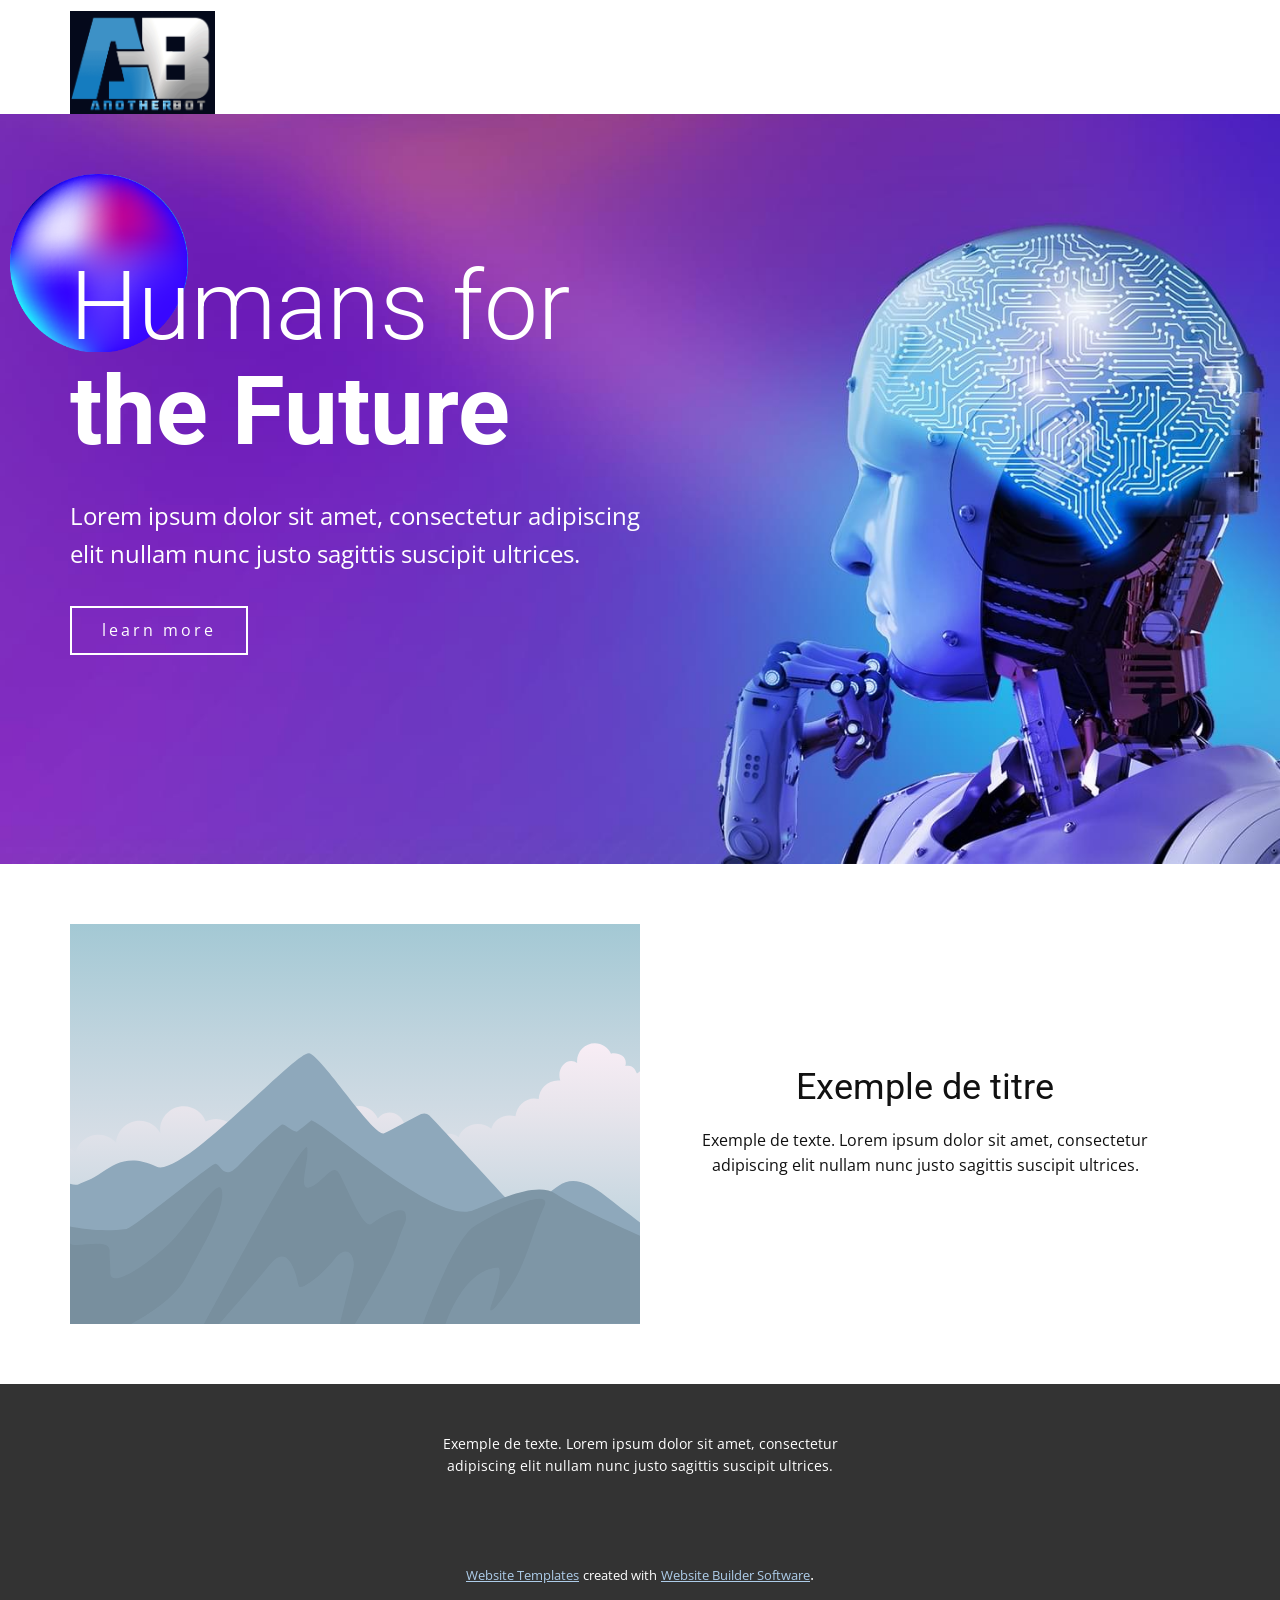
==== index.html @ 811dd2ab "add new temp File" ====
<!DOCTYPE html>
<html style="font-size: 16px;">
  <head>
    <meta name="viewport" content="width=device-width, initial-scale=1.0">
    <meta charset="utf-8">
    <meta name="keywords" content="Humans for the Future">
    <meta name="description" content="">
    <meta name="page_type" content="np-template-header-footer-from-plugin">
    <title>Accueil</title>
    <link rel="stylesheet" href="nicepage.css" media="screen">
<link rel="stylesheet" href="Accueil.css" media="screen">
    <script class="u-script" type="text/javascript" src="jquery.js" defer=""></script>
    <script class="u-script" type="text/javascript" src="nicepage.js" defer=""></script>
    <meta name="generator" content="Nicepage 4.2.6, nicepage.com">
    <link id="u-theme-google-font" rel="stylesheet" href="https://fonts.googleapis.com/css?family=Roboto:100,100i,300,300i,400,400i,500,500i,700,700i,900,900i|Open+Sans:300,300i,400,400i,600,600i,700,700i,800,800i">
    
    
    
    <script type="application/ld+json">{
		"@context": "http://schema.org",
		"@type": "Organization",
		"name": "",
		"logo": "images/logoV4_00000.gif"
}</script>
    <meta name="theme-color" content="#478ac9">
    <meta property="og:title" content="Accueil">
    <meta property="og:type" content="website">
  </head>
  <body data-home-page="Accueil.html" data-home-page-title="Accueil" class="u-body"><header class="u-clearfix u-header u-header" id="sec-7fdd"><div class="u-clearfix u-sheet u-sheet-1">
        <a href="https://nicepage.com" class="u-image u-logo u-image-1" data-image-width="1217" data-image-height="878">
          <img src="images/logoV4_00000.gif" class="u-logo-image u-logo-image-1">
        </a>
        <nav class="u-menu u-menu-dropdown u-offcanvas u-menu-1">
          <div class="menu-collapse" style="font-size: 1rem; letter-spacing: 0px;">
            <a class="u-button-style u-custom-left-right-menu-spacing u-custom-padding-bottom u-custom-top-bottom-menu-spacing u-nav-link u-text-active-palette-1-base u-text-hover-palette-2-base" href="#">
              <svg viewBox="0 0 24 24"><use xmlns:xlink="http://www.w3.org/1999/xlink" xlink:href="#menu-hamburger"></use></svg>
              <svg version="1.1" xmlns="http://www.w3.org/2000/svg" xmlns:xlink="http://www.w3.org/1999/xlink"><defs><symbol id="menu-hamburger" viewBox="0 0 16 16" style="width: 16px; height: 16px;"><rect y="1" width="16" height="2"></rect><rect y="7" width="16" height="2"></rect><rect y="13" width="16" height="2"></rect>
</symbol>
</defs></svg>
            </a>
          </div>
          <div class="u-nav-container">
            <ul class="u-nav u-unstyled u-nav-1"><li class="u-nav-item"><a class="u-button-style u-nav-link u-text-active-palette-1-base u-text-hover-palette-2-base" href="Accueil.html" style="padding: 10px 20px;">Accueil</a>
</li><li class="u-nav-item"><a class="u-button-style u-nav-link u-text-active-palette-1-base u-text-hover-palette-2-base" href="About.html" style="padding: 10px 20px;">About</a>
</li><li class="u-nav-item"><a class="u-button-style u-nav-link u-text-active-palette-1-base u-text-hover-palette-2-base" href="Contact.html" style="padding: 10px 20px;">Contact</a>
</li></ul>
          </div>
          <div class="u-nav-container-collapse">
            <div class="u-black u-container-style u-inner-container-layout u-opacity u-opacity-95 u-sidenav">
              <div class="u-inner-container-layout u-sidenav-overflow">
                <div class="u-menu-close"></div>
                <ul class="u-align-center u-nav u-popupmenu-items u-unstyled u-nav-2"><li class="u-nav-item"><a class="u-button-style u-nav-link" href="Accueil.html">Accueil</a>
</li><li class="u-nav-item"><a class="u-button-style u-nav-link" href="About.html">About</a>
</li><li class="u-nav-item"><a class="u-button-style u-nav-link" href="Contact.html">Contact</a>
</li></ul>
              </div>
            </div>
            <div class="u-black u-menu-overlay u-opacity u-opacity-70"></div>
          </div>
        </nav>
      </div></header>
    <section class="u-clearfix u-image u-section-1" id="carousel_2668">
      <div class="u-clearfix u-sheet u-valign-top-xl u-sheet-1">
        <img src="images/circlegradient2.png" alt="" class="u-image u-image-default u-image-1">
        <h1 class="u-text u-text-body-alt-color u-title u-text-1">Humans for <b>the Future</b>
        </h1>
        <p class="u-large-text u-text u-text-body-alt-color u-text-variant u-text-2">Lorem ipsum dolor sit amet, consectetur adipiscing elit nullam nunc justo sagittis suscipit ultrices.</p>
        <a href="https://nicepage.com/website-builder" class="u-border-2 u-border-white u-btn u-button-style u-btn-1">learn more</a>
      </div>
    </section>
    <section class="u-clearfix u-section-2" id="sec-97ec">
      <div class="u-clearfix u-sheet u-sheet-1">
        <div class="u-clearfix u-expanded-width u-layout-wrap u-layout-wrap-1">
          <div class="u-layout">
            <div class="u-layout-row">
              <div class="u-container-style u-image u-layout-cell u-size-30 u-image-1" data-image-width="400" data-image-height="265">
                <div class="u-container-layout u-container-layout-1"></div>
              </div>
              <div class="u-align-center u-container-style u-layout-cell u-size-30 u-layout-cell-2">
                <div class="u-container-layout u-valign-middle u-container-layout-2">
                  <h2 class="u-text u-text-default u-text-1">Exemple de titre</h2>
                  <p class="u-text u-text-default u-text-2"> Exemple de texte. Lorem ipsum dolor sit amet, consectetur adipiscing elit nullam nunc justo sagittis suscipit ultrices.</p>
                </div>
              </div>
            </div>
          </div>
        </div>
      </div>
    </section>
    
    
    <footer class="u-align-center u-clearfix u-footer u-grey-80 u-footer" id="sec-769c"><div class="u-clearfix u-sheet u-sheet-1">
        <p class="u-small-text u-text u-text-variant u-text-1"> Exemple de texte. Lorem ipsum dolor sit amet, consectetur adipiscing elit nullam nunc justo sagittis suscipit ultrices.</p>
      </div></footer>
    <section class="u-backlink u-clearfix u-grey-80">
      <a class="u-link" href="https://nicepage.com/website-templates" target="_blank">
        <span>Website Templates</span>
      </a>
      <p class="u-text">
        <span>created with</span>
      </p>
      <a class="u-link" href="" target="_blank">
        <span>Website Builder Software</span>
      </a>. 
    </section>
  </body>
</html>
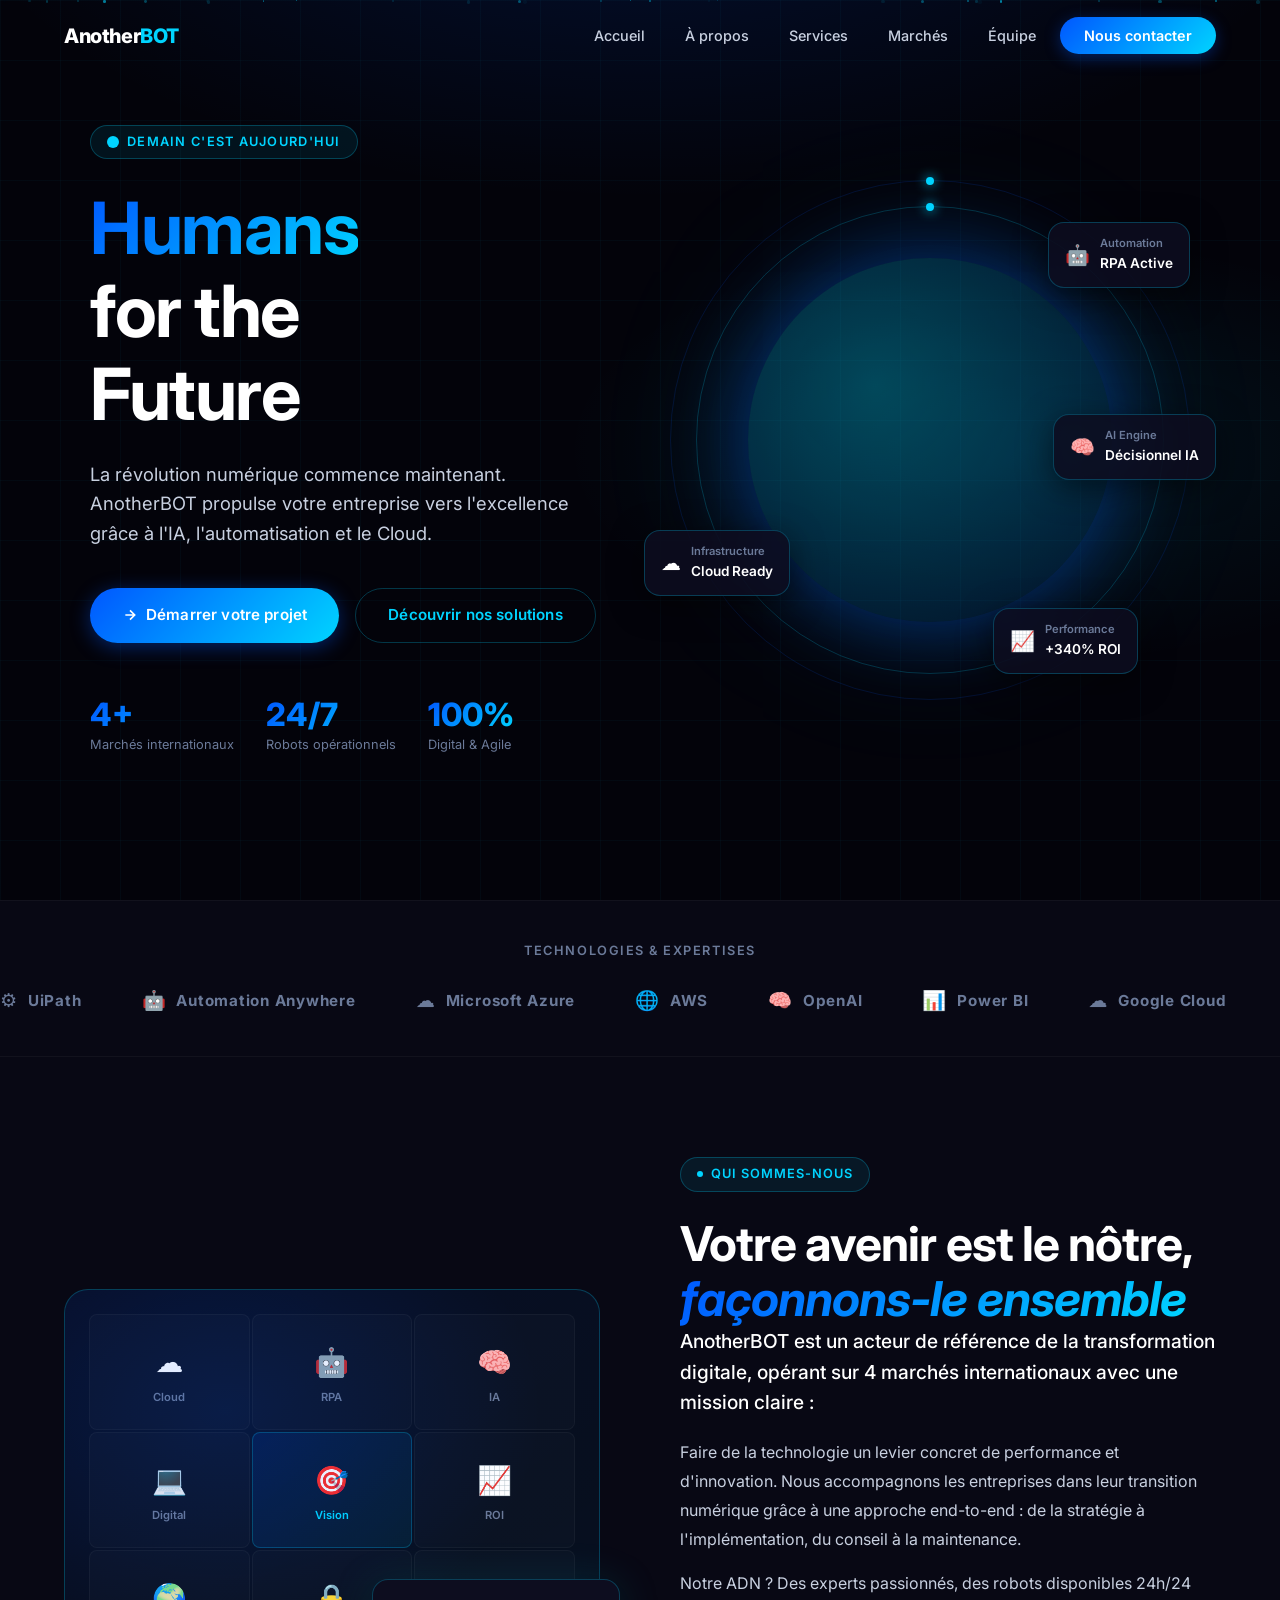
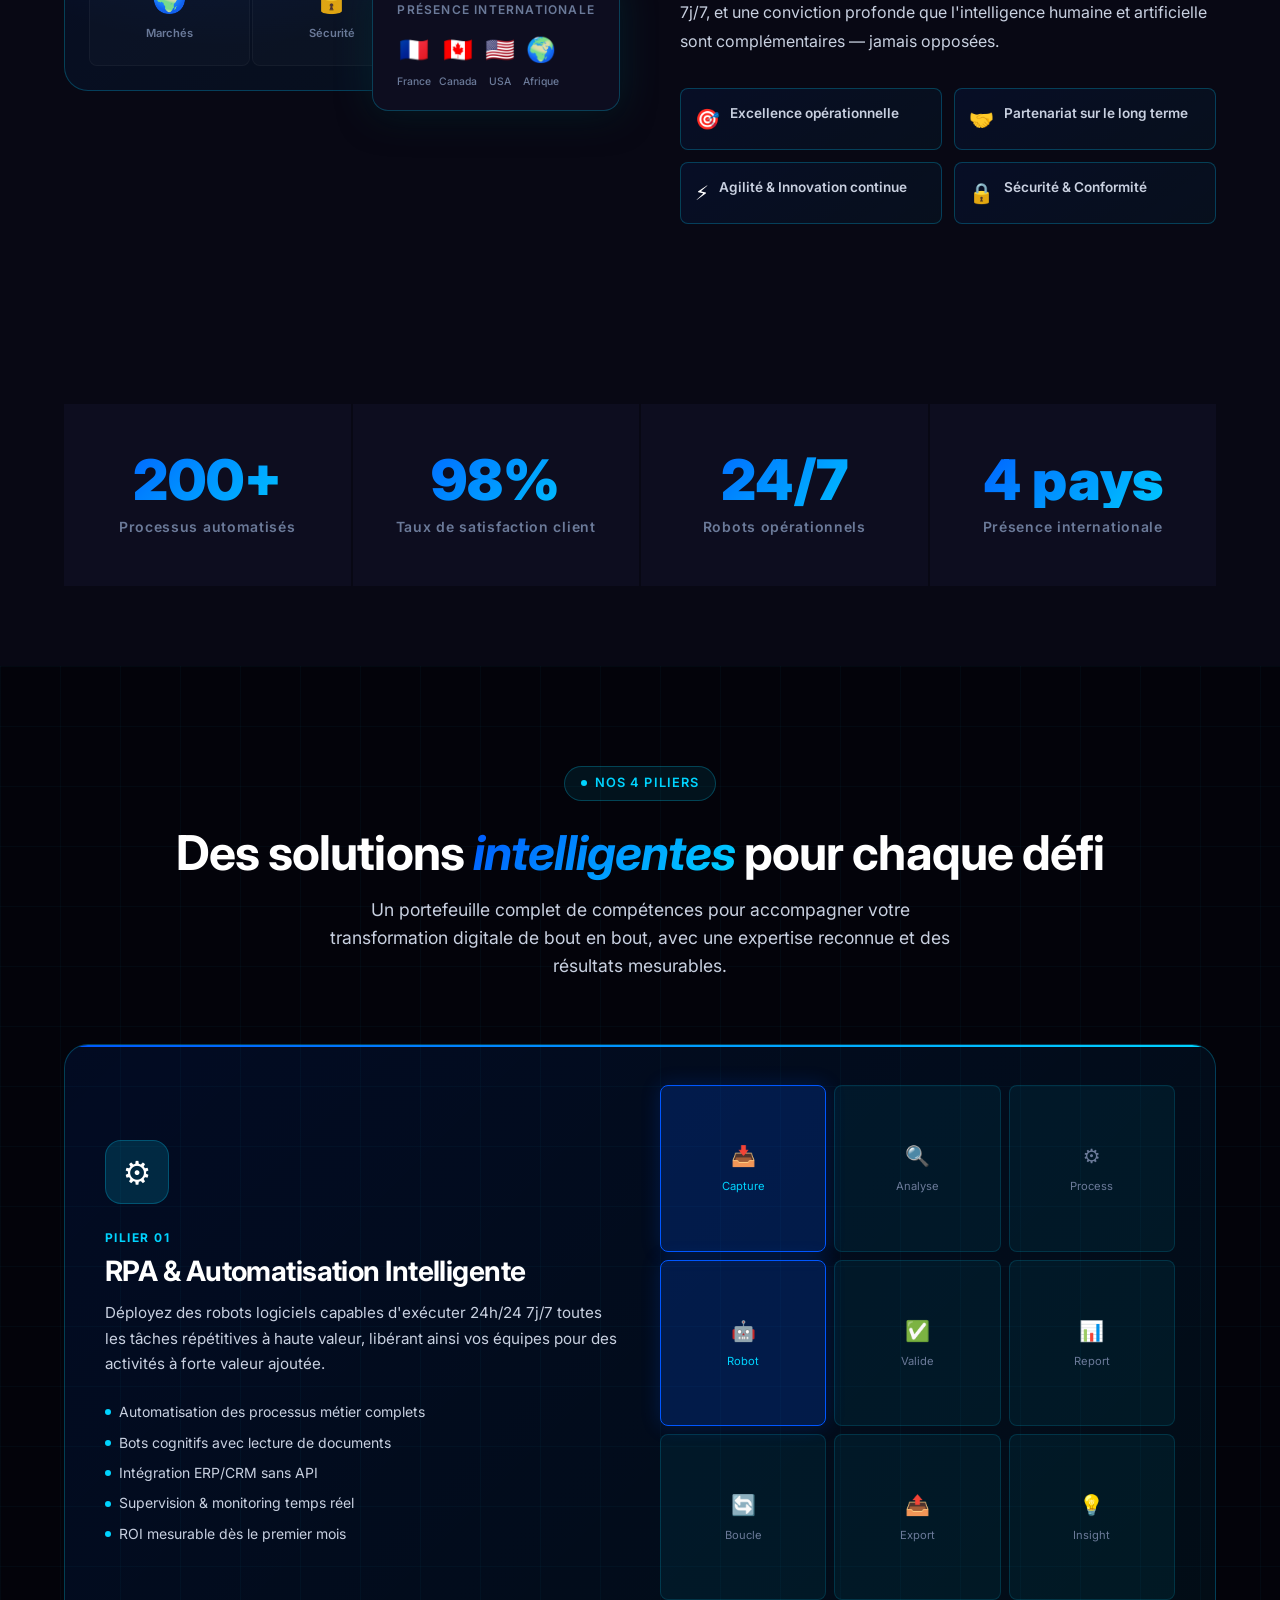
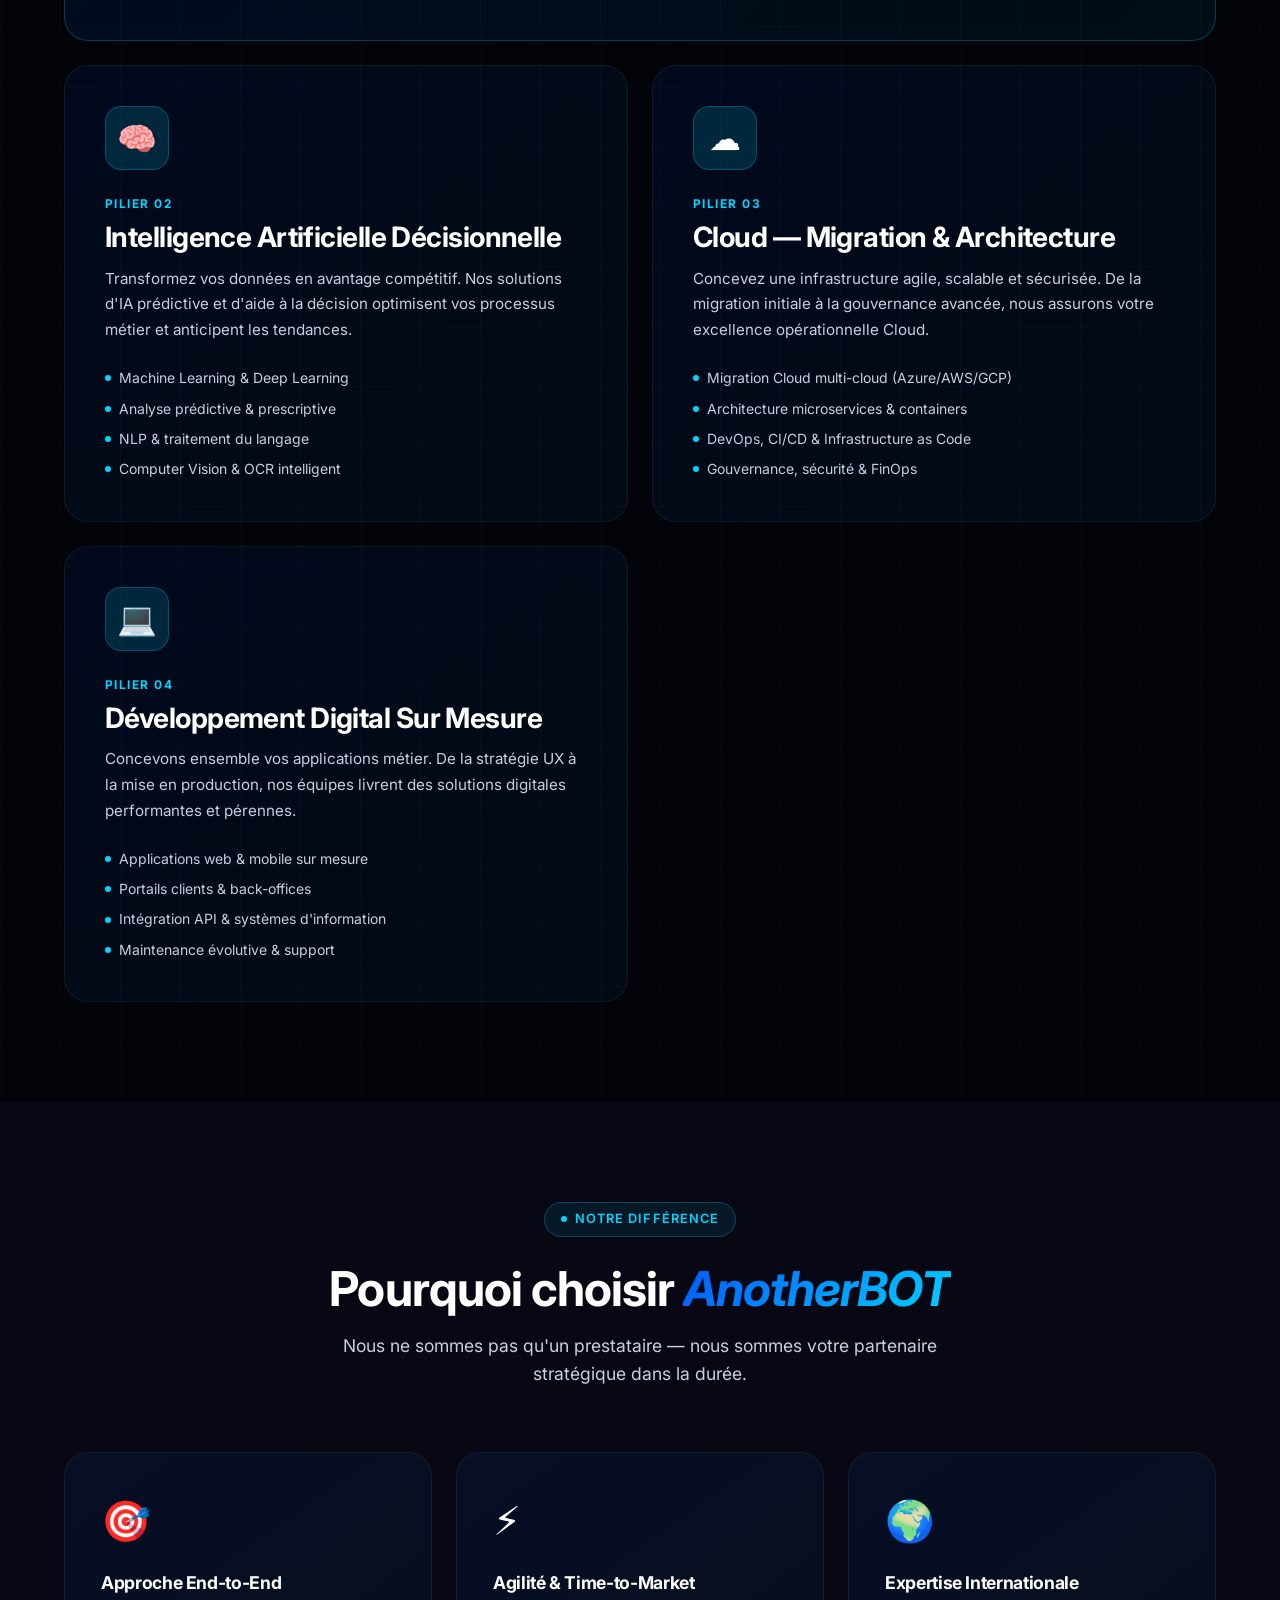
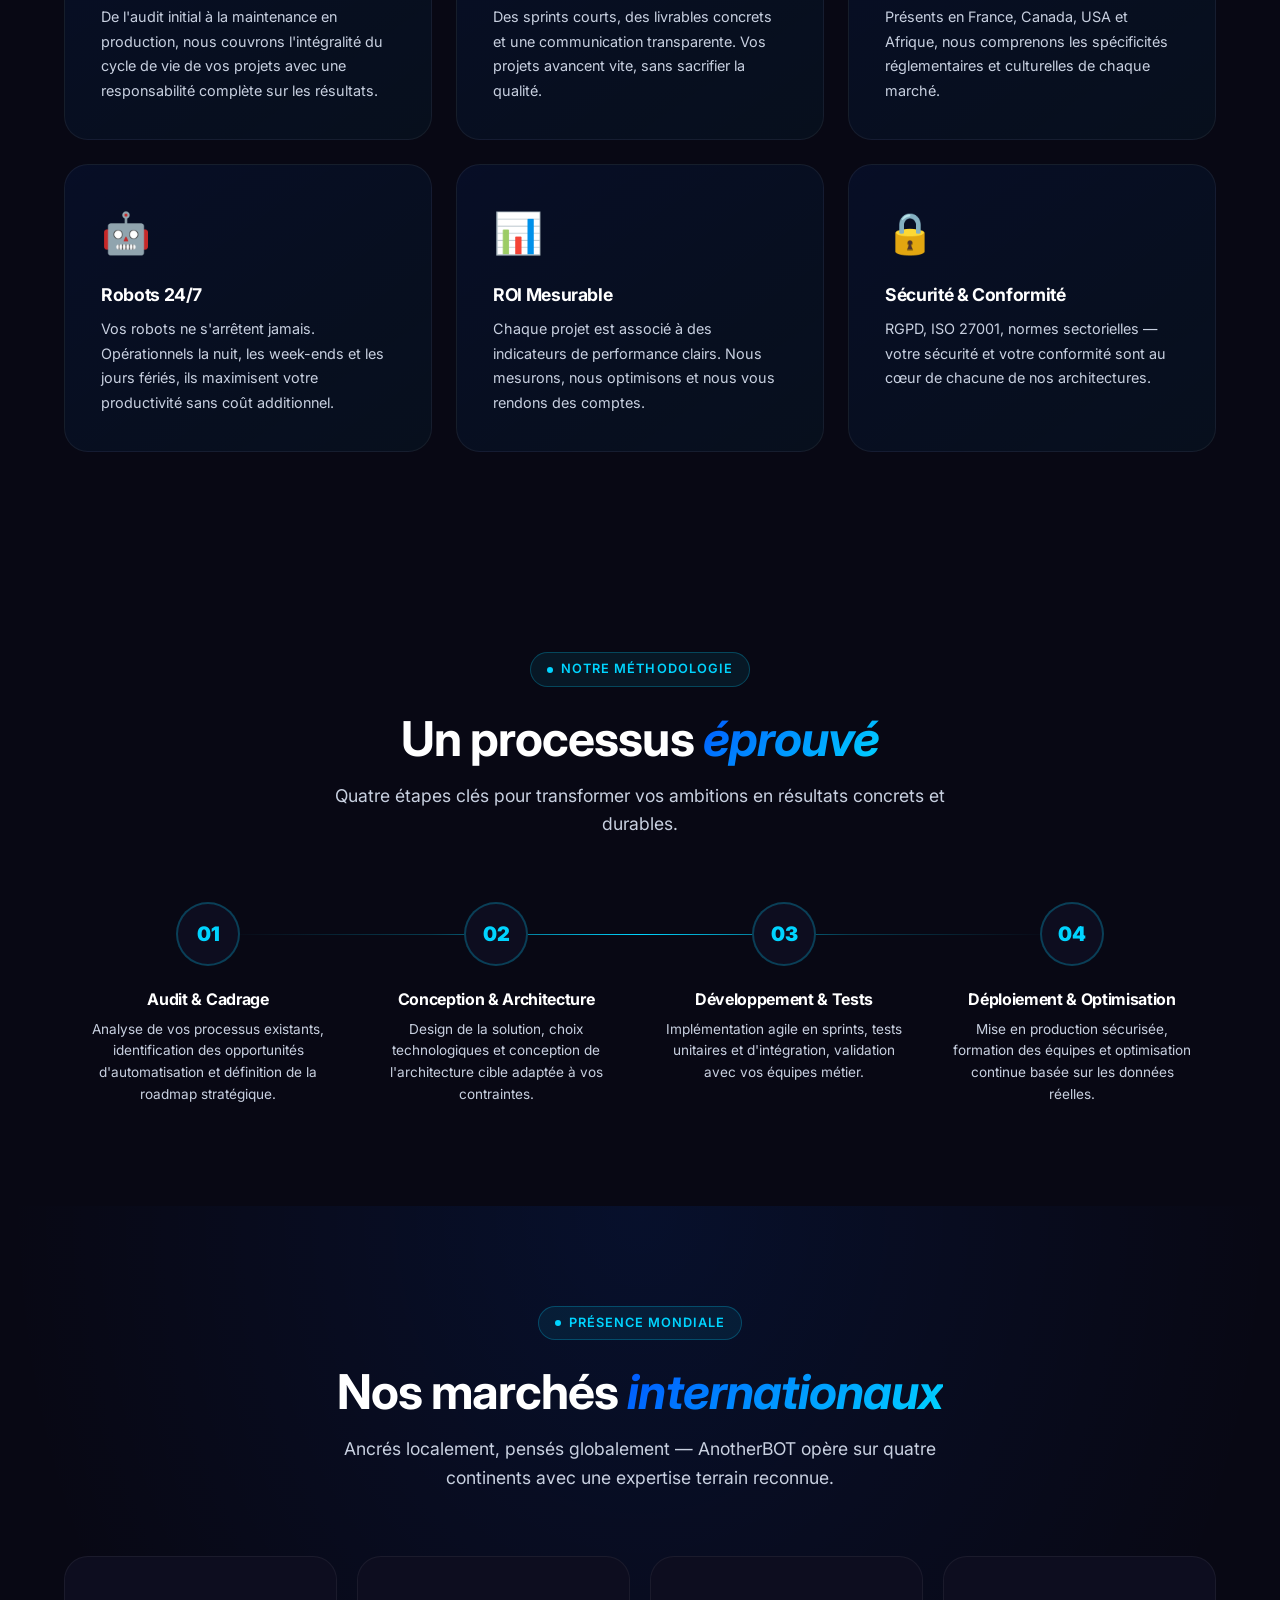
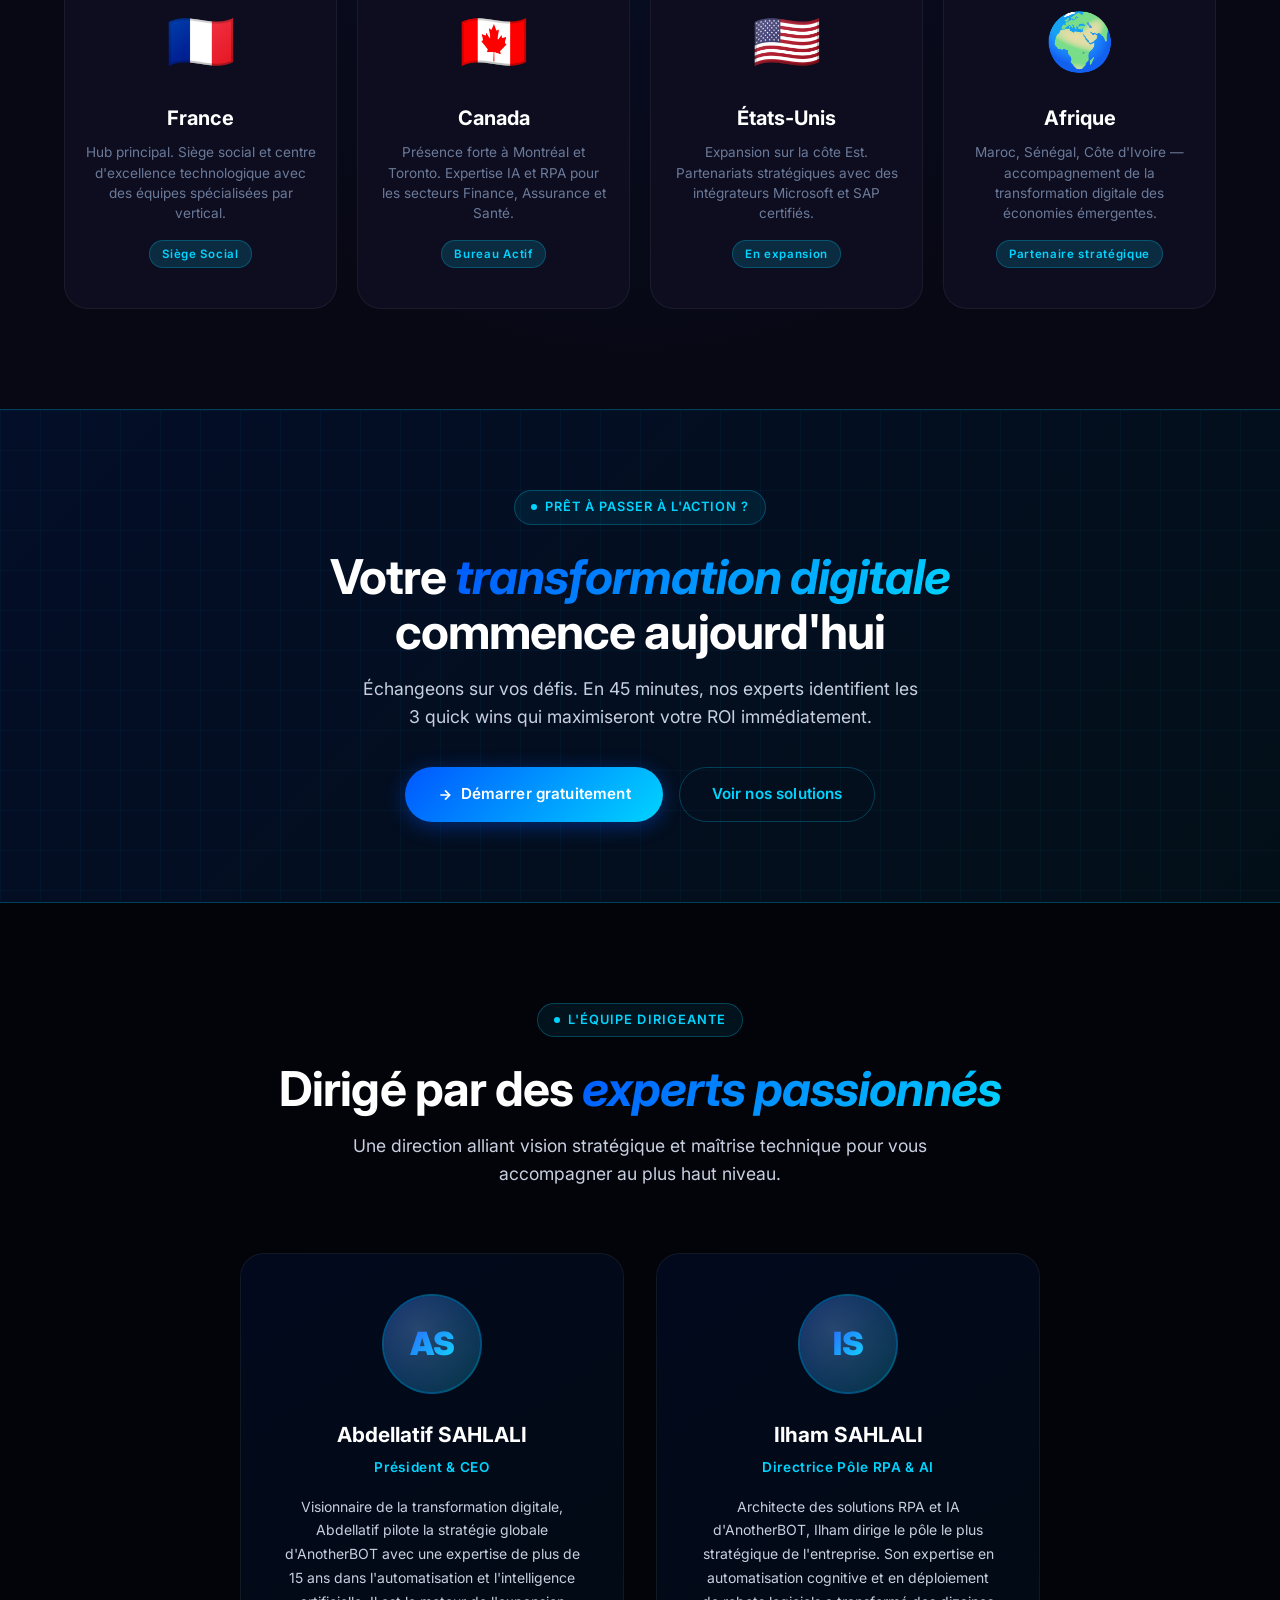
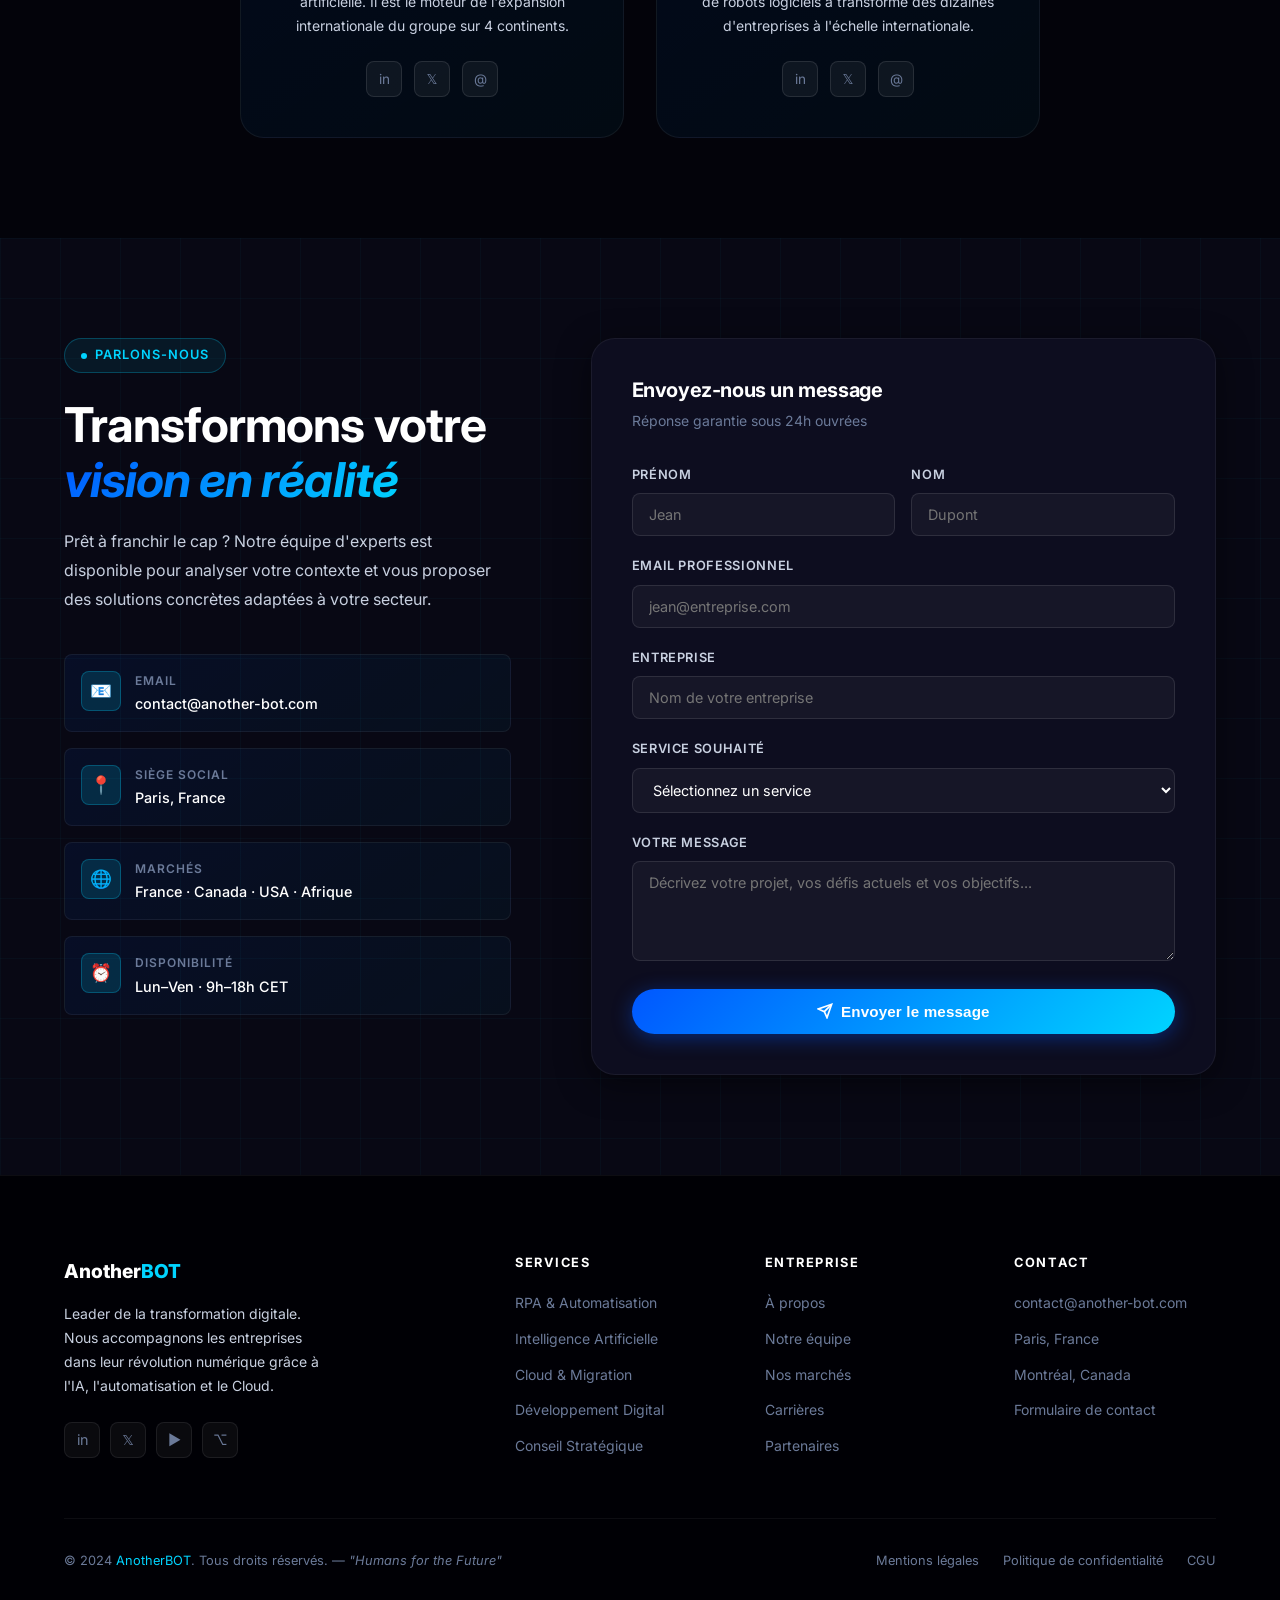
==== commit 5be88fce: "init" ====
--- a/index.html
+++ b/index.html
@@ -1,107 +1,774 @@
 <!DOCTYPE html>
-<html style="font-size: 16px;">
-  <head>
-    <meta name="viewport" content="width=device-width, initial-scale=1.0">
-    <meta charset="utf-8">
-    <meta name="keywords" content="Humans for the Future">
-    <meta name="description" content="">
-    <meta name="page_type" content="np-template-header-footer-from-plugin">
-    <title>Accueil</title>
-    <link rel="stylesheet" href="nicepage.css" media="screen">
-<link rel="stylesheet" href="Accueil.css" media="screen">
-    <script class="u-script" type="text/javascript" src="jquery.js" defer=""></script>
-    <script class="u-script" type="text/javascript" src="nicepage.js" defer=""></script>
-    <meta name="generator" content="Nicepage 4.2.6, nicepage.com">
-    <link id="u-theme-google-font" rel="stylesheet" href="https://fonts.googleapis.com/css?family=Roboto:100,100i,300,300i,400,400i,500,500i,700,700i,900,900i|Open+Sans:300,300i,400,400i,600,600i,700,700i,800,800i">
-    
-    
-    
-    <script type="application/ld+json">{
-		"@context": "http://schema.org",
-		"@type": "Organization",
-		"name": "",
-		"logo": "images/logoV4_00000.gif"
-}</script>
-    <meta name="theme-color" content="#478ac9">
-    <meta property="og:title" content="Accueil">
-    <meta property="og:type" content="website">
-  </head>
-  <body data-home-page="Accueil.html" data-home-page-title="Accueil" class="u-body"><header class="u-clearfix u-header u-header" id="sec-7fdd"><div class="u-clearfix u-sheet u-sheet-1">
-        <a href="https://nicepage.com" class="u-image u-logo u-image-1" data-image-width="1217" data-image-height="878">
-          <img src="images/logoV4_00000.gif" class="u-logo-image u-logo-image-1">
+<html lang="fr">
+<head>
+  <meta charset="UTF-8" />
+  <meta name="viewport" content="width=device-width, initial-scale=1.0" />
+  <meta name="description" content="AnotherBOT — Leader de la transformation digitale. RPA, Intelligence Artificielle, Cloud et Solutions Digitales sur mesure pour un monde performant." />
+  <meta name="keywords" content="RPA, automatisation, intelligence artificielle, cloud, transformation digitale, AnotherBOT" />
+  <meta property="og:title" content="AnotherBOT — Humans for the Future" />
+  <meta property="og:description" content="Leader de la transformation digitale. RPA · IA · Cloud · Digital" />
+  <meta property="og:image" content="https://another-bot.com/images/logoV4.png" />
+  <title>AnotherBOT — Humans for the Future</title>
+
+  <!-- Google Fonts -->
+  <link rel="preconnect" href="https://fonts.googleapis.com" />
+  <link rel="preconnect" href="https://fonts.gstatic.com" crossorigin />
+  <link href="https://fonts.googleapis.com/css2?family=Inter:wght@400;500;600;700;800;900&display=swap" rel="stylesheet" />
+
+  <!-- Styles -->
+  <link rel="stylesheet" href="css/styles.css" />
+</head>
+<body>
+
+  <!-- ============================================================
+       NAVIGATION
+  ============================================================ -->
+  <nav class="navbar" role="navigation" aria-label="Navigation principale">
+    <div class="container">
+      <a href="#home" class="nav-logo" aria-label="AnotherBOT — Accueil">
+        <img src="https://another-bot.com/images/logoV4.png" alt="AnotherBOT Logo" onerror="this.style.display='none'" />
+        <span class="nav-logo-text">Another<span>BOT</span></span>
+      </a>
+
+      <ul class="nav-links" role="list">
+        <li><a href="#home">Accueil</a></li>
+        <li><a href="#about">À propos</a></li>
+        <li><a href="#services">Services</a></li>
+        <li><a href="#markets">Marchés</a></li>
+        <li><a href="#team">Équipe</a></li>
+        <li><a href="#contact" class="nav-cta">Nous contacter</a></li>
+      </ul>
+
+      <button class="nav-toggle" aria-label="Menu" aria-expanded="false">
+        <span></span>
+        <span></span>
+        <span></span>
+      </button>
+    </div>
+  </nav>
+
+  <!-- ============================================================
+       HERO
+  ============================================================ -->
+  <section class="hero" id="home">
+    <div class="hero-bg"></div>
+    <div class="grid-bg"></div>
+    <div class="hero-particles"></div>
+
+    <div class="container">
+      <div class="hero-content">
+        <div class="hero-text">
+          <div class="eyebrow">
+            <svg width="12" height="12" viewBox="0 0 12 12" fill="currentColor"><circle cx="6" cy="6" r="6"/></svg>
+            Demain c'est aujourd'hui
+          </div>
+          <h1 class="hero-title">
+            <em>Humans</em><br />for the<br />Future
+          </h1>
+          <p class="hero-subtitle">
+            La révolution numérique commence maintenant. AnotherBOT propulse votre entreprise vers l'excellence grâce à l'IA, l'automatisation et le Cloud.
+          </p>
+          <div class="hero-actions">
+            <a href="#contact" class="btn btn-primary">
+              <svg width="16" height="16" viewBox="0 0 24 24" fill="none" stroke="currentColor" stroke-width="2.5"><path d="M5 12h14M12 5l7 7-7 7"/></svg>
+              Démarrer votre projet
+            </a>
+            <a href="#services" class="btn btn-outline">
+              Découvrir nos solutions
+            </a>
+          </div>
+
+          <div class="hero-stats">
+            <div class="hero-stat">
+              <div class="num" data-count="4" data-suffix="+" id="stat-markets">0+</div>
+              <div class="label">Marchés internationaux</div>
+            </div>
+            <div class="hero-stat">
+              <div class="num" data-count="24" data-suffix="/7" id="stat-ops">0/7</div>
+              <div class="label">Robots opérationnels</div>
+            </div>
+            <div class="hero-stat">
+              <div class="num" data-count="100" data-suffix="%" id="stat-digital">0%</div>
+              <div class="label">Digital & Agile</div>
+            </div>
+          </div>
+        </div>
+
+        <div class="hero-visual">
+          <div class="hero-orb">
+            <div class="orb-core"></div>
+            <div class="orb-ring"></div>
+            <div class="orb-ring"></div>
+
+            <div class="tech-cards">
+              <div class="tech-card">
+                <span class="icon">🤖</span>
+                <div>
+                  <div style="font-size:0.7rem;color:var(--text-muted)">Automation</div>
+                  <div>RPA Active</div>
+                </div>
+              </div>
+              <div class="tech-card">
+                <span class="icon">☁️</span>
+                <div>
+                  <div style="font-size:0.7rem;color:var(--text-muted)">Infrastructure</div>
+                  <div>Cloud Ready</div>
+                </div>
+              </div>
+              <div class="tech-card">
+                <span class="icon">🧠</span>
+                <div>
+                  <div style="font-size:0.7rem;color:var(--text-muted)">AI Engine</div>
+                  <div>Décisionnel IA</div>
+                </div>
+              </div>
+              <div class="tech-card">
+                <span class="icon">📈</span>
+                <div>
+                  <div style="font-size:0.7rem;color:var(--text-muted)">Performance</div>
+                  <div>+340% ROI</div>
+                </div>
+              </div>
+            </div>
+          </div>
+        </div>
+      </div>
+    </div>
+  </section>
+
+  <!-- ============================================================
+       MARQUEE
+  ============================================================ -->
+  <div class="marquee-section">
+    <p class="marquee-label">Technologies & Expertises</p>
+    <div class="marquee-track">
+      <!-- Duplicated for seamless loop -->
+      <div class="marquee-item"><span class="icon">⚙️</span> UiPath</div>
+      <div class="marquee-item"><span class="icon">🤖</span> Automation Anywhere</div>
+      <div class="marquee-item"><span class="icon">☁️</span> Microsoft Azure</div>
+      <div class="marquee-item"><span class="icon">🌐</span> AWS</div>
+      <div class="marquee-item"><span class="icon">🧠</span> OpenAI</div>
+      <div class="marquee-item"><span class="icon">📊</span> Power BI</div>
+      <div class="marquee-item"><span class="icon">☁️</span> Google Cloud</div>
+      <div class="marquee-item"><span class="icon">⚡</span> SAP</div>
+      <div class="marquee-item"><span class="icon">🔗</span> Blue Prism</div>
+      <div class="marquee-item"><span class="icon">📱</span> Power Platform</div>
+      <div class="marquee-item"><span class="icon">⚙️</span> UiPath</div>
+      <div class="marquee-item"><span class="icon">🤖</span> Automation Anywhere</div>
+      <div class="marquee-item"><span class="icon">☁️</span> Microsoft Azure</div>
+      <div class="marquee-item"><span class="icon">🌐</span> AWS</div>
+      <div class="marquee-item"><span class="icon">🧠</span> OpenAI</div>
+      <div class="marquee-item"><span class="icon">📊</span> Power BI</div>
+      <div class="marquee-item"><span class="icon">☁️</span> Google Cloud</div>
+      <div class="marquee-item"><span class="icon">⚡</span> SAP</div>
+      <div class="marquee-item"><span class="icon">🔗</span> Blue Prism</div>
+      <div class="marquee-item"><span class="icon">📱</span> Power Platform</div>
+    </div>
+  </div>
+
+  <!-- ============================================================
+       ABOUT
+  ============================================================ -->
+  <section class="about" id="about">
+    <div class="container">
+      <div class="about-grid">
+
+        <div class="about-visual reveal">
+          <div class="about-pattern">
+            <div class="pattern-node">
+              <span class="node-icon">☁️</span>
+              <span class="node-label">Cloud</span>
+            </div>
+            <div class="pattern-node">
+              <span class="node-icon">🤖</span>
+              <span class="node-label">RPA</span>
+            </div>
+            <div class="pattern-node">
+              <span class="node-icon">🧠</span>
+              <span class="node-label">IA</span>
+            </div>
+            <div class="pattern-node">
+              <span class="node-icon">💻</span>
+              <span class="node-label">Digital</span>
+            </div>
+            <div class="pattern-node" style="background:linear-gradient(135deg,rgba(0,87,255,0.15),rgba(0,212,255,0.08));border-color:var(--accent-border);">
+              <span class="node-icon">🎯</span>
+              <span class="node-label" style="color:var(--accent-cyan)">Vision</span>
+            </div>
+            <div class="pattern-node">
+              <span class="node-icon">📈</span>
+              <span class="node-label">ROI</span>
+            </div>
+            <div class="pattern-node">
+              <span class="node-icon">🌍</span>
+              <span class="node-label">Marchés</span>
+            </div>
+            <div class="pattern-node">
+              <span class="node-icon">🔒</span>
+              <span class="node-label">Sécurité</span>
+            </div>
+            <div class="pattern-node">
+              <span class="node-icon">⚡</span>
+              <span class="node-label">Agilité</span>
+            </div>
+          </div>
+
+          <div class="about-float-card">
+            <p class="title">Présence internationale</p>
+            <div class="country-flags">
+              <div class="flag-item">
+                <span>🇫🇷</span>
+                <span class="country-name">France</span>
+              </div>
+              <div class="flag-item">
+                <span>🇨🇦</span>
+                <span class="country-name">Canada</span>
+              </div>
+              <div class="flag-item">
+                <span>🇺🇸</span>
+                <span class="country-name">USA</span>
+              </div>
+              <div class="flag-item">
+                <span>🌍</span>
+                <span class="country-name">Afrique</span>
+              </div>
+            </div>
+          </div>
+        </div>
+
+        <div class="about-text reveal">
+          <div class="badge">Qui sommes-nous</div>
+          <h2>Votre avenir est le nôtre, <em class="gradient-text">façonnons-le ensemble</em></h2>
+          <p class="lead">AnotherBOT est un acteur de référence de la transformation digitale, opérant sur 4 marchés internationaux avec une mission claire :</p>
+          <p>Faire de la technologie un levier concret de performance et d'innovation. Nous accompagnons les entreprises dans leur transition numérique grâce à une approche end-to-end : de la stratégie à l'implémentation, du conseil à la maintenance.</p>
+          <p>Notre ADN ? Des experts passionnés, des robots disponibles 24h/24 7j/7, et une conviction profonde que l'intelligence humaine et artificielle sont complémentaires — jamais opposées.</p>
+
+          <div class="about-values">
+            <div class="value-item">
+              <span class="vi-icon">🎯</span>
+              <span class="vi-text">Excellence opérationnelle</span>
+            </div>
+            <div class="value-item">
+              <span class="vi-icon">🤝</span>
+              <span class="vi-text">Partenariat sur le long terme</span>
+            </div>
+            <div class="value-item">
+              <span class="vi-icon">⚡</span>
+              <span class="vi-text">Agilité & Innovation continue</span>
+            </div>
+            <div class="value-item">
+              <span class="vi-icon">🔒</span>
+              <span class="vi-text">Sécurité & Conformité</span>
+            </div>
+          </div>
+        </div>
+      </div>
+    </div>
+  </section>
+
+  <!-- ============================================================
+       STATS
+  ============================================================ -->
+  <div class="stats-section">
+    <div class="container">
+      <div class="stats-grid">
+        <div class="stat-item reveal">
+          <div class="stat-number" data-count="200" data-suffix="+">0+</div>
+          <div class="stat-label">Processus automatisés</div>
+        </div>
+        <div class="stat-item reveal">
+          <div class="stat-number" data-count="98" data-suffix="%">0%</div>
+          <div class="stat-label">Taux de satisfaction client</div>
+        </div>
+        <div class="stat-item reveal">
+          <div class="stat-number" data-count="24" data-suffix="/7">0/7</div>
+          <div class="stat-label">Robots opérationnels</div>
+        </div>
+        <div class="stat-item reveal">
+          <div class="stat-number" data-count="4" data-suffix=" pays">0 pays</div>
+          <div class="stat-label">Présence internationale</div>
+        </div>
+      </div>
+    </div>
+  </div>
+
+  <!-- ============================================================
+       SERVICES
+  ============================================================ -->
+  <section class="services" id="services">
+    <div class="grid-bg"></div>
+    <div class="container">
+      <div class="section-header reveal">
+        <div class="badge">Nos 4 Piliers</div>
+        <h2>Des solutions <em class="gradient-text">intelligentes</em> pour chaque défi</h2>
+        <p>Un portefeuille complet de compétences pour accompagner votre transformation digitale de bout en bout, avec une expertise reconnue et des résultats mesurables.</p>
+      </div>
+
+      <div class="services-grid">
+
+        <!-- RPA — Featured -->
+        <div class="service-card featured reveal">
+          <div class="service-content">
+            <div class="service-icon-wrapper">⚙️</div>
+            <div class="service-number">Pilier 01</div>
+            <h3>RPA & Automatisation Intelligente</h3>
+            <p>Déployez des robots logiciels capables d'exécuter 24h/24 7j/7 toutes les tâches répétitives à haute valeur, libérant ainsi vos équipes pour des activités à forte valeur ajoutée.</p>
+            <ul class="service-features">
+              <li>Automatisation des processus métier complets</li>
+              <li>Bots cognitifs avec lecture de documents</li>
+              <li>Intégration ERP/CRM sans API</li>
+              <li>Supervision & monitoring temps réel</li>
+              <li>ROI mesurable dès le premier mois</li>
+            </ul>
+          </div>
+          <div class="service-visual">
+            <div class="service-diagram">
+              <div class="diagram-node active">
+                <span class="dn-icon">📥</span>
+                <span>Capture</span>
+              </div>
+              <div class="diagram-node">
+                <span class="dn-icon">🔍</span>
+                <span>Analyse</span>
+              </div>
+              <div class="diagram-node">
+                <span class="dn-icon">⚙️</span>
+                <span>Process</span>
+              </div>
+              <div class="diagram-node">
+                <span class="dn-icon">🤖</span>
+                <span>Robot</span>
+              </div>
+              <div class="diagram-node">
+                <span class="dn-icon">✅</span>
+                <span>Valide</span>
+              </div>
+              <div class="diagram-node">
+                <span class="dn-icon">📊</span>
+                <span>Report</span>
+              </div>
+              <div class="diagram-node">
+                <span class="dn-icon">🔄</span>
+                <span>Boucle</span>
+              </div>
+              <div class="diagram-node">
+                <span class="dn-icon">📤</span>
+                <span>Export</span>
+              </div>
+              <div class="diagram-node">
+                <span class="dn-icon">💡</span>
+                <span>Insight</span>
+              </div>
+            </div>
+          </div>
+        </div>
+
+        <!-- IA -->
+        <div class="service-card reveal">
+          <div class="service-icon-wrapper">🧠</div>
+          <div class="service-number">Pilier 02</div>
+          <h3>Intelligence Artificielle Décisionnelle</h3>
+          <p>Transformez vos données en avantage compétitif. Nos solutions d'IA prédictive et d'aide à la décision optimisent vos processus métier et anticipent les tendances.</p>
+          <ul class="service-features">
+            <li>Machine Learning & Deep Learning</li>
+            <li>Analyse prédictive & prescriptive</li>
+            <li>NLP & traitement du langage</li>
+            <li>Computer Vision & OCR intelligent</li>
+          </ul>
+        </div>
+
+        <!-- Cloud -->
+        <div class="service-card reveal">
+          <div class="service-icon-wrapper">☁️</div>
+          <div class="service-number">Pilier 03</div>
+          <h3>Cloud — Migration & Architecture</h3>
+          <p>Concevez une infrastructure agile, scalable et sécurisée. De la migration initiale à la gouvernance avancée, nous assurons votre excellence opérationnelle Cloud.</p>
+          <ul class="service-features">
+            <li>Migration Cloud multi-cloud (Azure/AWS/GCP)</li>
+            <li>Architecture microservices & containers</li>
+            <li>DevOps, CI/CD & Infrastructure as Code</li>
+            <li>Gouvernance, sécurité & FinOps</li>
+          </ul>
+        </div>
+
+        <!-- Digital -->
+        <div class="service-card reveal">
+          <div class="service-icon-wrapper">💻</div>
+          <div class="service-number">Pilier 04</div>
+          <h3>Développement Digital Sur Mesure</h3>
+          <p>Concevons ensemble vos applications métier. De la stratégie UX à la mise en production, nos équipes livrent des solutions digitales performantes et pérennes.</p>
+          <ul class="service-features">
+            <li>Applications web & mobile sur mesure</li>
+            <li>Portails clients & back-offices</li>
+            <li>Intégration API & systèmes d'information</li>
+            <li>Maintenance évolutive & support</li>
+          </ul>
+        </div>
+
+      </div>
+    </div>
+  </section>
+
+  <!-- ============================================================
+       WHY US
+  ============================================================ -->
+  <section class="why-us" style="background:var(--bg-secondary);">
+    <div class="container">
+      <div class="section-header reveal">
+        <div class="badge">Notre Différence</div>
+        <h2>Pourquoi choisir <em class="gradient-text">AnotherBOT</em></h2>
+        <p>Nous ne sommes pas qu'un prestataire — nous sommes votre partenaire stratégique dans la durée.</p>
+      </div>
+
+      <div class="why-grid">
+        <div class="why-card reveal">
+          <span class="why-icon">🎯</span>
+          <h4>Approche End-to-End</h4>
+          <p>De l'audit initial à la maintenance en production, nous couvrons l'intégralité du cycle de vie de vos projets avec une responsabilité complète sur les résultats.</p>
+        </div>
+        <div class="why-card reveal">
+          <span class="why-icon">⚡</span>
+          <h4>Agilité & Time-to-Market</h4>
+          <p>Des sprints courts, des livrables concrets et une communication transparente. Vos projets avancent vite, sans sacrifier la qualité.</p>
+        </div>
+        <div class="why-card reveal">
+          <span class="why-icon">🌍</span>
+          <h4>Expertise Internationale</h4>
+          <p>Présents en France, Canada, USA et Afrique, nous comprenons les spécificités réglementaires et culturelles de chaque marché.</p>
+        </div>
+        <div class="why-card reveal">
+          <span class="why-icon">🤖</span>
+          <h4>Robots 24/7</h4>
+          <p>Vos robots ne s'arrêtent jamais. Opérationnels la nuit, les week-ends et les jours fériés, ils maximisent votre productivité sans coût additionnel.</p>
+        </div>
+        <div class="why-card reveal">
+          <span class="why-icon">📊</span>
+          <h4>ROI Mesurable</h4>
+          <p>Chaque projet est associé à des indicateurs de performance clairs. Nous mesurons, nous optimisons et nous vous rendons des comptes.</p>
+        </div>
+        <div class="why-card reveal">
+          <span class="why-icon">🔒</span>
+          <h4>Sécurité & Conformité</h4>
+          <p>RGPD, ISO 27001, normes sectorielles — votre sécurité et votre conformité sont au cœur de chacune de nos architectures.</p>
+        </div>
+      </div>
+    </div>
+  </section>
+
+  <!-- ============================================================
+       PROCESS
+  ============================================================ -->
+  <section class="process">
+    <div class="container">
+      <div class="section-header reveal">
+        <div class="badge">Notre Méthodologie</div>
+        <h2>Un processus <em class="gradient-text">éprouvé</em></h2>
+        <p>Quatre étapes clés pour transformer vos ambitions en résultats concrets et durables.</p>
+      </div>
+
+      <div class="process-steps">
+        <div class="process-step reveal">
+          <div class="step-number">01</div>
+          <h4>Audit & Cadrage</h4>
+          <p>Analyse de vos processus existants, identification des opportunités d'automatisation et définition de la roadmap stratégique.</p>
+        </div>
+        <div class="process-step reveal">
+          <div class="step-number">02</div>
+          <h4>Conception & Architecture</h4>
+          <p>Design de la solution, choix technologiques et conception de l'architecture cible adaptée à vos contraintes.</p>
+        </div>
+        <div class="process-step reveal">
+          <div class="step-number">03</div>
+          <h4>Développement & Tests</h4>
+          <p>Implémentation agile en sprints, tests unitaires et d'intégration, validation avec vos équipes métier.</p>
+        </div>
+        <div class="process-step reveal">
+          <div class="step-number">04</div>
+          <h4>Déploiement & Optimisation</h4>
+          <p>Mise en production sécurisée, formation des équipes et optimisation continue basée sur les données réelles.</p>
+        </div>
+      </div>
+    </div>
+  </section>
+
+  <!-- ============================================================
+       MARKETS
+  ============================================================ -->
+  <section class="markets" id="markets">
+    <div class="container">
+      <div class="section-header reveal">
+        <div class="badge">Présence Mondiale</div>
+        <h2>Nos marchés <em class="gradient-text">internationaux</em></h2>
+        <p>Ancrés localement, pensés globalement — AnotherBOT opère sur quatre continents avec une expertise terrain reconnue.</p>
+      </div>
+
+      <div class="markets-grid">
+        <div class="market-card reveal">
+          <span class="market-flag">🇫🇷</span>
+          <div class="market-name">France</div>
+          <div class="market-desc">Hub principal. Siège social et centre d'excellence technologique avec des équipes spécialisées par vertical.</div>
+          <span class="market-badge">Siège Social</span>
+        </div>
+        <div class="market-card reveal">
+          <span class="market-flag">🇨🇦</span>
+          <div class="market-name">Canada</div>
+          <div class="market-desc">Présence forte à Montréal et Toronto. Expertise IA et RPA pour les secteurs Finance, Assurance et Santé.</div>
+          <span class="market-badge">Bureau Actif</span>
+        </div>
+        <div class="market-card reveal">
+          <span class="market-flag">🇺🇸</span>
+          <div class="market-name">États-Unis</div>
+          <div class="market-desc">Expansion sur la côte Est. Partenariats stratégiques avec des intégrateurs Microsoft et SAP certifiés.</div>
+          <span class="market-badge">En expansion</span>
+        </div>
+        <div class="market-card reveal">
+          <span class="market-flag">🌍</span>
+          <div class="market-name">Afrique</div>
+          <div class="market-desc">Maroc, Sénégal, Côte d'Ivoire — accompagnement de la transformation digitale des économies émergentes.</div>
+          <span class="market-badge">Partenaire stratégique</span>
+        </div>
+      </div>
+    </div>
+  </section>
+
+  <!-- ============================================================
+       CTA STRIP
+  ============================================================ -->
+  <div class="cta-strip">
+    <div class="container">
+      <div class="badge" style="justify-content:center;margin:0 auto 24px;">
+        Prêt à passer à l'action ?
+      </div>
+      <h2>Votre <em class="gradient-text">transformation digitale</em><br />commence aujourd'hui</h2>
+      <p>Échangeons sur vos défis. En 45 minutes, nos experts identifient les 3 quick wins qui maximiseront votre ROI immédiatement.</p>
+      <div class="btn-group">
+        <a href="#contact" class="btn btn-primary">
+          <svg width="16" height="16" viewBox="0 0 24 24" fill="none" stroke="currentColor" stroke-width="2.5"><path d="M5 12h14M12 5l7 7-7 7"/></svg>
+          Démarrer gratuitement
         </a>
-        <nav class="u-menu u-menu-dropdown u-offcanvas u-menu-1">
-          <div class="menu-collapse" style="font-size: 1rem; letter-spacing: 0px;">
-            <a class="u-button-style u-custom-left-right-menu-spacing u-custom-padding-bottom u-custom-top-bottom-menu-spacing u-nav-link u-text-active-palette-1-base u-text-hover-palette-2-base" href="#">
-              <svg viewBox="0 0 24 24"><use xmlns:xlink="http://www.w3.org/1999/xlink" xlink:href="#menu-hamburger"></use></svg>
-              <svg version="1.1" xmlns="http://www.w3.org/2000/svg" xmlns:xlink="http://www.w3.org/1999/xlink"><defs><symbol id="menu-hamburger" viewBox="0 0 16 16" style="width: 16px; height: 16px;"><rect y="1" width="16" height="2"></rect><rect y="7" width="16" height="2"></rect><rect y="13" width="16" height="2"></rect>
-</symbol>
-</defs></svg>
-            </a>
-          </div>
-          <div class="u-nav-container">
-            <ul class="u-nav u-unstyled u-nav-1"><li class="u-nav-item"><a class="u-button-style u-nav-link u-text-active-palette-1-base u-text-hover-palette-2-base" href="Accueil.html" style="padding: 10px 20px;">Accueil</a>
-</li><li class="u-nav-item"><a class="u-button-style u-nav-link u-text-active-palette-1-base u-text-hover-palette-2-base" href="About.html" style="padding: 10px 20px;">About</a>
-</li><li class="u-nav-item"><a class="u-button-style u-nav-link u-text-active-palette-1-base u-text-hover-palette-2-base" href="Contact.html" style="padding: 10px 20px;">Contact</a>
-</li></ul>
-          </div>
-          <div class="u-nav-container-collapse">
-            <div class="u-black u-container-style u-inner-container-layout u-opacity u-opacity-95 u-sidenav">
-              <div class="u-inner-container-layout u-sidenav-overflow">
-                <div class="u-menu-close"></div>
-                <ul class="u-align-center u-nav u-popupmenu-items u-unstyled u-nav-2"><li class="u-nav-item"><a class="u-button-style u-nav-link" href="Accueil.html">Accueil</a>
-</li><li class="u-nav-item"><a class="u-button-style u-nav-link" href="About.html">About</a>
-</li><li class="u-nav-item"><a class="u-button-style u-nav-link" href="Contact.html">Contact</a>
-</li></ul>
-              </div>
-            </div>
-            <div class="u-black u-menu-overlay u-opacity u-opacity-70"></div>
-          </div>
-        </nav>
-      </div></header>
-    <section class="u-clearfix u-image u-section-1" id="carousel_2668">
-      <div class="u-clearfix u-sheet u-valign-top-xl u-sheet-1">
-        <img src="images/circlegradient2.png" alt="" class="u-image u-image-default u-image-1">
-        <h1 class="u-text u-text-body-alt-color u-title u-text-1">Humans for <b>the Future</b>
-        </h1>
-        <p class="u-large-text u-text u-text-body-alt-color u-text-variant u-text-2">Lorem ipsum dolor sit amet, consectetur adipiscing elit nullam nunc justo sagittis suscipit ultrices.</p>
-        <a href="https://nicepage.com/website-builder" class="u-border-2 u-border-white u-btn u-button-style u-btn-1">learn more</a>
-      </div>
-    </section>
-    <section class="u-clearfix u-section-2" id="sec-97ec">
-      <div class="u-clearfix u-sheet u-sheet-1">
-        <div class="u-clearfix u-expanded-width u-layout-wrap u-layout-wrap-1">
-          <div class="u-layout">
-            <div class="u-layout-row">
-              <div class="u-container-style u-image u-layout-cell u-size-30 u-image-1" data-image-width="400" data-image-height="265">
-                <div class="u-container-layout u-container-layout-1"></div>
-              </div>
-              <div class="u-align-center u-container-style u-layout-cell u-size-30 u-layout-cell-2">
-                <div class="u-container-layout u-valign-middle u-container-layout-2">
-                  <h2 class="u-text u-text-default u-text-1">Exemple de titre</h2>
-                  <p class="u-text u-text-default u-text-2"> Exemple de texte. Lorem ipsum dolor sit amet, consectetur adipiscing elit nullam nunc justo sagittis suscipit ultrices.</p>
-                </div>
-              </div>
-            </div>
-          </div>
-        </div>
-      </div>
-    </section>
-    
-    
-    <footer class="u-align-center u-clearfix u-footer u-grey-80 u-footer" id="sec-769c"><div class="u-clearfix u-sheet u-sheet-1">
-        <p class="u-small-text u-text u-text-variant u-text-1"> Exemple de texte. Lorem ipsum dolor sit amet, consectetur adipiscing elit nullam nunc justo sagittis suscipit ultrices.</p>
-      </div></footer>
-    <section class="u-backlink u-clearfix u-grey-80">
-      <a class="u-link" href="https://nicepage.com/website-templates" target="_blank">
-        <span>Website Templates</span>
-      </a>
-      <p class="u-text">
-        <span>created with</span>
-      </p>
-      <a class="u-link" href="" target="_blank">
-        <span>Website Builder Software</span>
-      </a>. 
-    </section>
-  </body>
-</html>+        <a href="#services" class="btn btn-outline">Voir nos solutions</a>
+      </div>
+    </div>
+  </div>
+
+  <!-- ============================================================
+       TEAM
+  ============================================================ -->
+  <section class="team" id="team">
+    <div class="container">
+      <div class="section-header reveal">
+        <div class="badge">L'Équipe Dirigeante</div>
+        <h2>Dirigé par des <em class="gradient-text">experts passionnés</em></h2>
+        <p>Une direction alliant vision stratégique et maîtrise technique pour vous accompagner au plus haut niveau.</p>
+      </div>
+
+      <div class="team-grid">
+
+        <div class="team-card reveal">
+          <div class="team-avatar">
+            <span class="team-avatar-text">AS</span>
+          </div>
+          <div class="team-name">Abdellatif SAHLALI</div>
+          <div class="team-role">Président & CEO</div>
+          <p class="team-bio">
+            Visionnaire de la transformation digitale, Abdellatif pilote la stratégie globale d'AnotherBOT avec une expertise de plus de 15 ans dans l'automatisation et l'intelligence artificielle. Il est le moteur de l'expansion internationale du groupe sur 4 continents.
+          </p>
+          <div class="team-socials">
+            <a href="#" class="team-social-link" aria-label="LinkedIn">in</a>
+            <a href="#" class="team-social-link" aria-label="Twitter">𝕏</a>
+            <a href="mailto:contact@another-bot.com" class="team-social-link" aria-label="Email">@</a>
+          </div>
+        </div>
+
+        <div class="team-card reveal">
+          <div class="team-avatar">
+            <span class="team-avatar-text">IS</span>
+          </div>
+          <div class="team-name">Ilham SAHLALI</div>
+          <div class="team-role">Directrice Pôle RPA & AI</div>
+          <p class="team-bio">
+            Architecte des solutions RPA et IA d'AnotherBOT, Ilham dirige le pôle le plus stratégique de l'entreprise. Son expertise en automatisation cognitive et en déploiement de robots logiciels a transformé des dizaines d'entreprises à l'échelle internationale.
+          </p>
+          <div class="team-socials">
+            <a href="#" class="team-social-link" aria-label="LinkedIn">in</a>
+            <a href="#" class="team-social-link" aria-label="Twitter">𝕏</a>
+            <a href="mailto:contact@another-bot.com" class="team-social-link" aria-label="Email">@</a>
+          </div>
+        </div>
+
+      </div>
+    </div>
+  </section>
+
+  <!-- ============================================================
+       CONTACT
+  ============================================================ -->
+  <section class="contact" id="contact" style="background:var(--bg-secondary);">
+    <div class="grid-bg"></div>
+    <div class="container">
+      <div class="contact-grid">
+
+        <div class="contact-info reveal">
+          <div class="badge">Parlons-nous</div>
+          <h2>Transformons votre<br /><em class="gradient-text">vision en réalité</em></h2>
+          <p>Prêt à franchir le cap ? Notre équipe d'experts est disponible pour analyser votre contexte et vous proposer des solutions concrètes adaptées à votre secteur.</p>
+
+          <div class="contact-details">
+            <div class="contact-item">
+              <div class="ci-icon">📧</div>
+              <div class="ci-text">
+                <div class="label">Email</div>
+                <div class="value">contact@another-bot.com</div>
+              </div>
+            </div>
+            <div class="contact-item">
+              <div class="ci-icon">📍</div>
+              <div class="ci-text">
+                <div class="label">Siège Social</div>
+                <div class="value">Paris, France</div>
+              </div>
+            </div>
+            <div class="contact-item">
+              <div class="ci-icon">🌐</div>
+              <div class="ci-text">
+                <div class="label">Marchés</div>
+                <div class="value">France · Canada · USA · Afrique</div>
+              </div>
+            </div>
+            <div class="contact-item">
+              <div class="ci-icon">⏰</div>
+              <div class="ci-text">
+                <div class="label">Disponibilité</div>
+                <div class="value">Lun–Ven · 9h–18h CET</div>
+              </div>
+            </div>
+          </div>
+        </div>
+
+        <div class="contact-form-wrapper reveal">
+          <h3 class="form-title">Envoyez-nous un message</h3>
+          <p class="form-subtitle">Réponse garantie sous 24h ouvrées</p>
+
+          <form class="contact-form" novalidate>
+            <div class="form-row">
+              <div class="form-group">
+                <label for="fname">Prénom</label>
+                <input type="text" id="fname" name="fname" placeholder="Jean" required />
+              </div>
+              <div class="form-group">
+                <label for="lname">Nom</label>
+                <input type="text" id="lname" name="lname" placeholder="Dupont" required />
+              </div>
+            </div>
+
+            <div class="form-group">
+              <label for="email">Email professionnel</label>
+              <input type="email" id="email" name="email" placeholder="jean@entreprise.com" required />
+            </div>
+
+            <div class="form-group">
+              <label for="company">Entreprise</label>
+              <input type="text" id="company" name="company" placeholder="Nom de votre entreprise" />
+            </div>
+
+            <div class="form-group">
+              <label for="service">Service souhaité</label>
+              <select id="service" name="service">
+                <option value="" disabled selected>Sélectionnez un service</option>
+                <option value="rpa">⚙️ RPA & Automatisation</option>
+                <option value="ai">🧠 Intelligence Artificielle</option>
+                <option value="cloud">☁️ Cloud & Migration</option>
+                <option value="digital">💻 Développement Digital</option>
+                <option value="conseil">🎯 Conseil Stratégique</option>
+                <option value="autre">💬 Autre</option>
+              </select>
+            </div>
+
+            <div class="form-group">
+              <label for="message">Votre message</label>
+              <textarea id="message" name="message" rows="4" placeholder="Décrivez votre projet, vos défis actuels et vos objectifs..."></textarea>
+            </div>
+
+            <button type="submit" class="btn btn-primary form-submit">
+              <svg width="16" height="16" viewBox="0 0 24 24" fill="none" stroke="currentColor" stroke-width="2.5"><path d="M22 2L11 13"/><path d="M22 2L15 22 11 13 2 9l20-7z"/></svg>
+              Envoyer le message
+            </button>
+          </form>
+        </div>
+
+      </div>
+    </div>
+  </section>
+
+  <!-- ============================================================
+       FOOTER
+  ============================================================ -->
+  <footer class="footer" role="contentinfo">
+    <div class="container">
+      <div class="footer-grid">
+
+        <div class="footer-brand">
+          <div class="logo-wrap">
+            <img src="https://another-bot.com/images/logoV4.png" alt="AnotherBOT" onerror="this.style.display='none'" />
+            <span class="brand-name">Another<span>BOT</span></span>
+          </div>
+          <p>Leader de la transformation digitale. Nous accompagnons les entreprises dans leur révolution numérique grâce à l'IA, l'automatisation et le Cloud.</p>
+          <div class="footer-socials">
+            <a href="#" class="footer-social" aria-label="LinkedIn">in</a>
+            <a href="#" class="footer-social" aria-label="Twitter">𝕏</a>
+            <a href="#" class="footer-social" aria-label="YouTube">▶</a>
+            <a href="#" class="footer-social" aria-label="GitHub">⌥</a>
+          </div>
+        </div>
+
+        <div class="footer-col">
+          <h5>Services</h5>
+          <ul class="footer-links">
+            <li><a href="#services">RPA & Automatisation</a></li>
+            <li><a href="#services">Intelligence Artificielle</a></li>
+            <li><a href="#services">Cloud & Migration</a></li>
+            <li><a href="#services">Développement Digital</a></li>
+            <li><a href="#services">Conseil Stratégique</a></li>
+          </ul>
+        </div>
+
+        <div class="footer-col">
+          <h5>Entreprise</h5>
+          <ul class="footer-links">
+            <li><a href="#about">À propos</a></li>
+            <li><a href="#team">Notre équipe</a></li>
+            <li><a href="#markets">Nos marchés</a></li>
+            <li><a href="#contact">Carrières</a></li>
+            <li><a href="#contact">Partenaires</a></li>
+          </ul>
+        </div>
+
+        <div class="footer-col">
+          <h5>Contact</h5>
+          <ul class="footer-links">
+            <li><a href="mailto:contact@another-bot.com">contact@another-bot.com</a></li>
+            <li><a href="#contact">Paris, France</a></li>
+            <li><a href="#contact">Montréal, Canada</a></li>
+            <li><a href="#contact">Formulaire de contact</a></li>
+          </ul>
+        </div>
+
+      </div>
+
+      <div class="footer-bottom">
+        <p class="footer-copy">
+          © 2024 <span>AnotherBOT</span>. Tous droits réservés. — <em>"Humans for the Future"</em>
+        </p>
+        <div class="footer-bottom-links">
+          <a href="#">Mentions légales</a>
+          <a href="#">Politique de confidentialité</a>
+          <a href="#">CGU</a>
+        </div>
+      </div>
+    </div>
+  </footer>
+
+  <!-- Script -->
+  <script src="js/main.js"></script>
+</body>
+</html>
--- a/css/styles.css
+++ b/css/styles.css
@@ -0,0 +1,1610 @@
+/* ============================================================
+   AnotherBOT — Professional Website
+   Design: Dark tech, electric blue/cyan accents
+   ============================================================ */
+
+/* === RESET & BASE === */
+*, *::before, *::after {
+  box-sizing: border-box;
+  margin: 0;
+  padding: 0;
+}
+
+:root {
+  --bg-primary:    #03030a;
+  --bg-secondary:  #080814;
+  --bg-card:       #0d0d1f;
+  --bg-card-hover: #111128;
+  --accent-cyan:   #00d4ff;
+  --accent-blue:   #0057ff;
+  --accent-mid:    #0099dd;
+  --accent-glow:   rgba(0, 212, 255, 0.15);
+  --accent-border: rgba(0, 212, 255, 0.25);
+  --text-white:    #ffffff;
+  --text-light:    #c8d0e0;
+  --text-muted:    #6b7a99;
+  --gradient-hero: linear-gradient(135deg, #0057ff 0%, #00d4ff 100%);
+  --gradient-card: linear-gradient(145deg, rgba(0,87,255,0.08), rgba(0,212,255,0.04));
+  --font-primary:  'Inter', 'Segoe UI', system-ui, sans-serif;
+  --radius-sm:     8px;
+  --radius-md:     16px;
+  --radius-lg:     24px;
+  --shadow-glow:   0 0 40px rgba(0, 212, 255, 0.12);
+  --shadow-card:   0 8px 32px rgba(0, 0, 0, 0.5);
+  --transition:    all 0.3s cubic-bezier(0.4, 0, 0.2, 1);
+}
+
+html {
+  scroll-behavior: smooth;
+  font-size: 16px;
+}
+
+body {
+  font-family: var(--font-primary);
+  background-color: var(--bg-primary);
+  color: var(--text-white);
+  line-height: 1.6;
+  overflow-x: hidden;
+}
+
+/* === SCROLLBAR === */
+::-webkit-scrollbar { width: 6px; }
+::-webkit-scrollbar-track { background: var(--bg-secondary); }
+::-webkit-scrollbar-thumb { background: var(--accent-blue); border-radius: 3px; }
+
+/* === TYPOGRAPHY === */
+h1, h2, h3, h4, h5 {
+  font-weight: 700;
+  letter-spacing: -0.02em;
+  line-height: 1.15;
+}
+
+h1 { font-size: clamp(2.5rem, 6vw, 4.5rem); }
+h2 { font-size: clamp(2rem, 4vw, 3rem); }
+h3 { font-size: clamp(1.25rem, 2.5vw, 1.75rem); }
+h4 { font-size: 1.125rem; }
+
+p { color: var(--text-light); }
+
+a {
+  color: inherit;
+  text-decoration: none;
+  transition: var(--transition);
+}
+
+/* === LAYOUT === */
+.container {
+  max-width: 1200px;
+  margin: 0 auto;
+  padding: 0 24px;
+}
+
+section {
+  padding: 100px 0;
+}
+
+/* === UTILITIES === */
+.gradient-text {
+  background: var(--gradient-hero);
+  -webkit-background-clip: text;
+  -webkit-text-fill-color: transparent;
+  background-clip: text;
+}
+
+.badge {
+  display: inline-flex;
+  align-items: center;
+  gap: 8px;
+  padding: 6px 16px;
+  background: rgba(0, 212, 255, 0.08);
+  border: 1px solid var(--accent-border);
+  border-radius: 100px;
+  font-size: 0.8rem;
+  font-weight: 600;
+  color: var(--accent-cyan);
+  letter-spacing: 0.08em;
+  text-transform: uppercase;
+  margin-bottom: 24px;
+}
+
+.badge::before {
+  content: '';
+  width: 6px;
+  height: 6px;
+  background: var(--accent-cyan);
+  border-radius: 50%;
+  animation: pulse-dot 2s infinite;
+}
+
+@keyframes pulse-dot {
+  0%, 100% { opacity: 1; transform: scale(1); }
+  50% { opacity: 0.5; transform: scale(0.7); }
+}
+
+.section-header {
+  text-align: center;
+  margin-bottom: 64px;
+}
+
+.section-header p {
+  max-width: 640px;
+  margin: 16px auto 0;
+  font-size: 1.1rem;
+}
+
+.btn {
+  display: inline-flex;
+  align-items: center;
+  gap: 8px;
+  padding: 14px 32px;
+  border-radius: 100px;
+  font-weight: 600;
+  font-size: 0.95rem;
+  cursor: pointer;
+  transition: var(--transition);
+  border: none;
+  letter-spacing: 0.01em;
+}
+
+.btn-primary {
+  background: var(--gradient-hero);
+  color: #fff;
+  box-shadow: 0 4px 20px rgba(0, 87, 255, 0.4);
+}
+
+.btn-primary:hover {
+  transform: translateY(-2px);
+  box-shadow: 0 8px 32px rgba(0, 87, 255, 0.55);
+}
+
+.btn-outline {
+  background: transparent;
+  color: var(--accent-cyan);
+  border: 1px solid var(--accent-border);
+}
+
+.btn-outline:hover {
+  background: rgba(0, 212, 255, 0.08);
+  border-color: var(--accent-cyan);
+  transform: translateY(-2px);
+}
+
+/* === GRID LINES BG === */
+.grid-bg {
+  position: absolute;
+  inset: 0;
+  background-image:
+    linear-gradient(rgba(0, 212, 255, 0.03) 1px, transparent 1px),
+    linear-gradient(90deg, rgba(0, 212, 255, 0.03) 1px, transparent 1px);
+  background-size: 60px 60px;
+  pointer-events: none;
+}
+
+/* ============================================================
+   NAVIGATION
+   ============================================================ */
+.navbar {
+  position: fixed;
+  top: 0;
+  left: 0;
+  right: 0;
+  z-index: 1000;
+  padding: 20px 0;
+  transition: var(--transition);
+}
+
+.navbar.scrolled {
+  background: rgba(3, 3, 10, 0.92);
+  backdrop-filter: blur(20px);
+  -webkit-backdrop-filter: blur(20px);
+  padding: 12px 0;
+  border-bottom: 1px solid var(--accent-border);
+}
+
+.navbar .container {
+  display: flex;
+  align-items: center;
+  justify-content: space-between;
+}
+
+.nav-logo {
+  display: flex;
+  align-items: center;
+  gap: 12px;
+}
+
+.nav-logo img {
+  height: 40px;
+  width: auto;
+}
+
+.nav-logo-text {
+  font-size: 1.25rem;
+  font-weight: 800;
+  letter-spacing: -0.02em;
+}
+
+.nav-logo-text span {
+  color: var(--accent-cyan);
+}
+
+.nav-links {
+  display: flex;
+  align-items: center;
+  gap: 8px;
+  list-style: none;
+}
+
+.nav-links a {
+  padding: 8px 16px;
+  border-radius: 8px;
+  font-size: 0.9rem;
+  font-weight: 500;
+  color: var(--text-light);
+  transition: var(--transition);
+}
+
+.nav-links a:hover {
+  color: var(--text-white);
+  background: rgba(255, 255, 255, 0.06);
+}
+
+.nav-cta {
+  padding: 10px 24px !important;
+  background: var(--gradient-hero) !important;
+  color: #fff !important;
+  border-radius: 100px !important;
+  font-weight: 600 !important;
+  box-shadow: 0 4px 16px rgba(0, 87, 255, 0.35);
+}
+
+.nav-cta:hover {
+  transform: translateY(-1px);
+  box-shadow: 0 6px 24px rgba(0, 87, 255, 0.5) !important;
+  background: rgba(255,255,255,0.06) !important;
+}
+
+.nav-toggle {
+  display: none;
+  flex-direction: column;
+  gap: 5px;
+  cursor: pointer;
+  padding: 4px;
+}
+
+.nav-toggle span {
+  display: block;
+  width: 24px;
+  height: 2px;
+  background: var(--text-white);
+  border-radius: 2px;
+  transition: var(--transition);
+}
+
+/* ============================================================
+   HERO
+   ============================================================ */
+.hero {
+  position: relative;
+  min-height: 100vh;
+  display: flex;
+  align-items: center;
+  overflow: hidden;
+  padding-top: 80px;
+}
+
+.hero-bg {
+  position: absolute;
+  inset: 0;
+  background: radial-gradient(ellipse 80% 60% at 50% -20%, rgba(0, 87, 255, 0.18) 0%, transparent 70%),
+              radial-gradient(ellipse 60% 40% at 80% 50%, rgba(0, 212, 255, 0.08) 0%, transparent 60%),
+              var(--bg-primary);
+}
+
+.hero-particles {
+  position: absolute;
+  inset: 0;
+  overflow: hidden;
+}
+
+.particle {
+  position: absolute;
+  width: 2px;
+  height: 2px;
+  background: var(--accent-cyan);
+  border-radius: 50%;
+  opacity: 0;
+  animation: float-particle linear infinite;
+}
+
+@keyframes float-particle {
+  0% { transform: translateY(100vh) translateX(0); opacity: 0; }
+  10% { opacity: 0.6; }
+  90% { opacity: 0.3; }
+  100% { transform: translateY(-10vh) translateX(40px); opacity: 0; }
+}
+
+.hero-content {
+  position: relative;
+  z-index: 2;
+  display: grid;
+  grid-template-columns: 1fr 1fr;
+  gap: 60px;
+  align-items: center;
+}
+
+.hero-text .eyebrow {
+  display: inline-flex;
+  align-items: center;
+  gap: 8px;
+  padding: 6px 16px;
+  background: rgba(0, 212, 255, 0.08);
+  border: 1px solid var(--accent-border);
+  border-radius: 100px;
+  font-size: 0.8rem;
+  font-weight: 600;
+  color: var(--accent-cyan);
+  letter-spacing: 0.1em;
+  text-transform: uppercase;
+  margin-bottom: 28px;
+  animation: fadeInUp 0.6s ease both;
+}
+
+.hero-title {
+  animation: fadeInUp 0.6s 0.1s ease both;
+  margin-bottom: 24px;
+}
+
+.hero-title em {
+  font-style: normal;
+  background: var(--gradient-hero);
+  -webkit-background-clip: text;
+  -webkit-text-fill-color: transparent;
+  background-clip: text;
+}
+
+.hero-subtitle {
+  font-size: 1.15rem;
+  color: var(--text-light);
+  max-width: 520px;
+  margin-bottom: 40px;
+  animation: fadeInUp 0.6s 0.2s ease both;
+}
+
+.hero-actions {
+  display: flex;
+  gap: 16px;
+  flex-wrap: wrap;
+  animation: fadeInUp 0.6s 0.3s ease both;
+}
+
+.hero-stats {
+  display: flex;
+  gap: 32px;
+  margin-top: 56px;
+  animation: fadeInUp 0.6s 0.4s ease both;
+}
+
+.hero-stat .num {
+  font-size: 2rem;
+  font-weight: 800;
+  background: var(--gradient-hero);
+  -webkit-background-clip: text;
+  -webkit-text-fill-color: transparent;
+  background-clip: text;
+  line-height: 1;
+}
+
+.hero-stat .label {
+  font-size: 0.8rem;
+  color: var(--text-muted);
+  margin-top: 4px;
+}
+
+.hero-visual {
+  position: relative;
+  animation: fadeInUp 0.8s 0.2s ease both;
+}
+
+.hero-orb {
+  position: relative;
+  width: 100%;
+  aspect-ratio: 1;
+  max-width: 520px;
+  margin: 0 auto;
+}
+
+.orb-core {
+  position: absolute;
+  inset: 15%;
+  border-radius: 50%;
+  background: radial-gradient(circle at 35% 35%, rgba(0, 212, 255, 0.3), rgba(0, 87, 255, 0.1));
+  box-shadow: 0 0 80px rgba(0, 87, 255, 0.4), 0 0 160px rgba(0, 212, 255, 0.15);
+  animation: orb-pulse 4s ease-in-out infinite;
+}
+
+@keyframes orb-pulse {
+  0%, 100% { transform: scale(1); box-shadow: 0 0 80px rgba(0, 87, 255, 0.4), 0 0 160px rgba(0, 212, 255, 0.15); }
+  50% { transform: scale(1.05); box-shadow: 0 0 120px rgba(0, 87, 255, 0.55), 0 0 220px rgba(0, 212, 255, 0.2); }
+}
+
+.orb-ring {
+  position: absolute;
+  border-radius: 50%;
+  border: 1px solid rgba(0, 212, 255, 0.2);
+  animation: rotate linear infinite;
+}
+
+.orb-ring:nth-child(2) { inset: 5%; animation-duration: 20s; }
+.orb-ring:nth-child(3) { inset: 0%; animation-duration: 30s; animation-direction: reverse; border-color: rgba(0, 87, 255, 0.15); }
+
+.orb-ring::after {
+  content: '';
+  position: absolute;
+  width: 8px;
+  height: 8px;
+  background: var(--accent-cyan);
+  border-radius: 50%;
+  top: -4px;
+  left: 50%;
+  transform: translateX(-50%);
+  box-shadow: 0 0 12px var(--accent-cyan);
+}
+
+@keyframes rotate {
+  from { transform: rotate(0deg); }
+  to { transform: rotate(360deg); }
+}
+
+.tech-cards {
+  position: absolute;
+  inset: 0;
+}
+
+.tech-card {
+  position: absolute;
+  background: rgba(13, 13, 31, 0.9);
+  border: 1px solid var(--accent-border);
+  border-radius: var(--radius-md);
+  padding: 12px 16px;
+  backdrop-filter: blur(12px);
+  display: flex;
+  align-items: center;
+  gap: 10px;
+  white-space: nowrap;
+  font-size: 0.85rem;
+  font-weight: 600;
+  box-shadow: var(--shadow-card);
+  animation: float-card ease-in-out infinite;
+}
+
+.tech-card .icon {
+  font-size: 1.25rem;
+}
+
+.tech-card:nth-child(1) { top: 8%; right: 0%; animation-duration: 4s; animation-delay: 0s; }
+.tech-card:nth-child(2) { bottom: 20%; left: -5%; animation-duration: 5s; animation-delay: 1s; }
+.tech-card:nth-child(3) { top: 45%; right: -5%; animation-duration: 4.5s; animation-delay: 0.5s; }
+.tech-card:nth-child(4) { bottom: 5%; right: 10%; animation-duration: 3.5s; animation-delay: 1.5s; }
+
+@keyframes float-card {
+  0%, 100% { transform: translateY(0); }
+  50% { transform: translateY(-10px); }
+}
+
+@keyframes fadeInUp {
+  from { opacity: 0; transform: translateY(30px); }
+  to { opacity: 1; transform: translateY(0); }
+}
+
+/* ============================================================
+   MARQUEE / CLIENTS
+   ============================================================ */
+.marquee-section {
+  padding: 40px 0;
+  border-top: 1px solid rgba(255, 255, 255, 0.04);
+  border-bottom: 1px solid rgba(255, 255, 255, 0.04);
+  background: var(--bg-secondary);
+  overflow: hidden;
+}
+
+.marquee-label {
+  text-align: center;
+  font-size: 0.8rem;
+  font-weight: 600;
+  letter-spacing: 0.12em;
+  text-transform: uppercase;
+  color: var(--text-muted);
+  margin-bottom: 24px;
+}
+
+.marquee-track {
+  display: flex;
+  gap: 60px;
+  animation: marquee 25s linear infinite;
+  width: max-content;
+}
+
+.marquee-item {
+  display: flex;
+  align-items: center;
+  gap: 10px;
+  font-size: 0.95rem;
+  font-weight: 700;
+  color: var(--text-muted);
+  letter-spacing: 0.05em;
+  white-space: nowrap;
+  transition: var(--transition);
+}
+
+.marquee-item:hover { color: var(--accent-cyan); }
+.marquee-item .icon { font-size: 1.2rem; }
+
+@keyframes marquee {
+  from { transform: translateX(0); }
+  to { transform: translateX(-50%); }
+}
+
+/* ============================================================
+   ABOUT
+   ============================================================ */
+.about {
+  position: relative;
+  background: var(--bg-secondary);
+}
+
+.about-grid {
+  display: grid;
+  grid-template-columns: 1fr 1fr;
+  gap: 80px;
+  align-items: center;
+}
+
+.about-visual {
+  position: relative;
+}
+
+.about-img-wrapper {
+  position: relative;
+  border-radius: var(--radius-lg);
+  overflow: hidden;
+}
+
+.about-pattern {
+  width: 100%;
+  aspect-ratio: 4/3;
+  background: var(--gradient-card);
+  border: 1px solid var(--accent-border);
+  border-radius: var(--radius-lg);
+  display: grid;
+  grid-template-columns: repeat(3, 1fr);
+  gap: 2px;
+  padding: 24px;
+  position: relative;
+  overflow: hidden;
+}
+
+.about-pattern::before {
+  content: '';
+  position: absolute;
+  inset: 0;
+  background: radial-gradient(ellipse at 30% 30%, rgba(0, 87, 255, 0.15), transparent 60%);
+}
+
+.pattern-node {
+  display: flex;
+  flex-direction: column;
+  align-items: center;
+  justify-content: center;
+  gap: 6px;
+  padding: 12px;
+  background: rgba(255, 255, 255, 0.02);
+  border: 1px solid rgba(255, 255, 255, 0.04);
+  border-radius: var(--radius-sm);
+  transition: var(--transition);
+  cursor: default;
+}
+
+.pattern-node:hover {
+  background: rgba(0, 212, 255, 0.08);
+  border-color: var(--accent-border);
+}
+
+.pattern-node .node-icon { font-size: 1.75rem; }
+.pattern-node .node-label { font-size: 0.7rem; font-weight: 600; color: var(--text-muted); text-align: center; line-height: 1.2; }
+
+.about-float-card {
+  position: absolute;
+  bottom: -20px;
+  right: -20px;
+  background: var(--bg-card);
+  border: 1px solid var(--accent-border);
+  border-radius: var(--radius-md);
+  padding: 20px 24px;
+  box-shadow: var(--shadow-glow), var(--shadow-card);
+  backdrop-filter: blur(12px);
+}
+
+.about-float-card .title {
+  font-size: 0.75rem;
+  font-weight: 600;
+  text-transform: uppercase;
+  letter-spacing: 0.1em;
+  color: var(--text-muted);
+  margin-bottom: 12px;
+}
+
+.country-flags {
+  display: flex;
+  gap: 8px;
+}
+
+.flag-item {
+  display: flex;
+  flex-direction: column;
+  align-items: center;
+  gap: 4px;
+}
+
+.flag-item span:first-child { font-size: 1.5rem; }
+.flag-item .country-name { font-size: 0.65rem; color: var(--text-muted); font-weight: 500; }
+
+.about-text .lead {
+  font-size: 1.2rem;
+  color: var(--text-white);
+  font-weight: 500;
+  margin-bottom: 20px;
+  line-height: 1.6;
+}
+
+.about-text p {
+  margin-bottom: 16px;
+  line-height: 1.8;
+}
+
+.about-values {
+  display: grid;
+  grid-template-columns: 1fr 1fr;
+  gap: 12px;
+  margin-top: 32px;
+}
+
+.value-item {
+  display: flex;
+  align-items: flex-start;
+  gap: 10px;
+  padding: 14px;
+  background: var(--gradient-card);
+  border: 1px solid var(--accent-border);
+  border-radius: var(--radius-sm);
+  transition: var(--transition);
+}
+
+.value-item:hover {
+  background: rgba(0, 212, 255, 0.06);
+  transform: translateY(-2px);
+}
+
+.value-item .vi-icon { font-size: 1.25rem; flex-shrink: 0; }
+.value-item .vi-text { font-size: 0.85rem; font-weight: 600; color: var(--text-light); }
+
+/* ============================================================
+   SERVICES / PILLARS
+   ============================================================ */
+.services {
+  position: relative;
+  overflow: hidden;
+}
+
+.services-grid {
+  display: grid;
+  grid-template-columns: repeat(2, 1fr);
+  gap: 24px;
+}
+
+.service-card {
+  position: relative;
+  background: var(--gradient-card);
+  border: 1px solid rgba(255, 255, 255, 0.06);
+  border-radius: var(--radius-lg);
+  padding: 40px;
+  overflow: hidden;
+  transition: var(--transition);
+  cursor: default;
+  group: true;
+}
+
+.service-card::before {
+  content: '';
+  position: absolute;
+  top: 0;
+  left: 0;
+  right: 0;
+  height: 2px;
+  background: var(--gradient-hero);
+  opacity: 0;
+  transition: var(--transition);
+}
+
+.service-card:hover {
+  border-color: var(--accent-border);
+  transform: translateY(-4px);
+  box-shadow: var(--shadow-glow), var(--shadow-card);
+  background: rgba(0, 212, 255, 0.04);
+}
+
+.service-card:hover::before {
+  opacity: 1;
+}
+
+.service-card.featured {
+  grid-column: span 2;
+  display: grid;
+  grid-template-columns: 1fr 1fr;
+  gap: 40px;
+  align-items: center;
+  background: linear-gradient(135deg, rgba(0, 87, 255, 0.1), rgba(0, 212, 255, 0.05));
+  border-color: var(--accent-border);
+}
+
+.service-card.featured::before { opacity: 1; }
+
+.service-icon-wrapper {
+  width: 64px;
+  height: 64px;
+  background: var(--accent-glow);
+  border: 1px solid var(--accent-border);
+  border-radius: var(--radius-md);
+  display: flex;
+  align-items: center;
+  justify-content: center;
+  font-size: 2rem;
+  margin-bottom: 24px;
+  transition: var(--transition);
+}
+
+.service-card:hover .service-icon-wrapper {
+  background: rgba(0, 212, 255, 0.15);
+  transform: scale(1.05);
+}
+
+.service-number {
+  font-size: 0.75rem;
+  font-weight: 700;
+  letter-spacing: 0.12em;
+  color: var(--accent-cyan);
+  text-transform: uppercase;
+  margin-bottom: 8px;
+}
+
+.service-card h3 {
+  margin-bottom: 12px;
+  color: var(--text-white);
+}
+
+.service-card p {
+  font-size: 0.95rem;
+  line-height: 1.7;
+  margin-bottom: 24px;
+}
+
+.service-features {
+  list-style: none;
+  display: flex;
+  flex-direction: column;
+  gap: 8px;
+}
+
+.service-features li {
+  display: flex;
+  align-items: center;
+  gap: 8px;
+  font-size: 0.875rem;
+  color: var(--text-light);
+}
+
+.service-features li::before {
+  content: '';
+  width: 6px;
+  height: 6px;
+  background: var(--accent-cyan);
+  border-radius: 50%;
+  flex-shrink: 0;
+}
+
+.service-visual {
+  position: relative;
+}
+
+.service-diagram {
+  display: grid;
+  grid-template-columns: repeat(3, 1fr);
+  gap: 8px;
+}
+
+.diagram-node {
+  aspect-ratio: 1;
+  background: rgba(0, 212, 255, 0.06);
+  border: 1px solid rgba(0, 212, 255, 0.15);
+  border-radius: var(--radius-sm);
+  display: flex;
+  flex-direction: column;
+  align-items: center;
+  justify-content: center;
+  gap: 4px;
+  font-size: 0.7rem;
+  color: var(--text-muted);
+  transition: var(--transition);
+  padding: 8px;
+  text-align: center;
+  cursor: default;
+}
+
+.diagram-node.active {
+  background: rgba(0, 87, 255, 0.2);
+  border-color: var(--accent-blue);
+  color: var(--accent-cyan);
+  box-shadow: 0 0 20px rgba(0, 87, 255, 0.2);
+}
+
+.diagram-node .dn-icon { font-size: 1.25rem; margin-bottom: 2px; }
+
+/* ============================================================
+   STATS
+   ============================================================ */
+.stats-section {
+  background: var(--bg-secondary);
+  padding: 80px 0;
+}
+
+.stats-grid {
+  display: grid;
+  grid-template-columns: repeat(4, 1fr);
+  gap: 2px;
+}
+
+.stat-item {
+  text-align: center;
+  padding: 48px 24px;
+  background: var(--bg-card);
+  position: relative;
+  overflow: hidden;
+  transition: var(--transition);
+}
+
+.stat-item:hover {
+  background: var(--bg-card-hover);
+}
+
+.stat-item::after {
+  content: '';
+  position: absolute;
+  bottom: 0;
+  left: 50%;
+  transform: translateX(-50%);
+  width: 0;
+  height: 2px;
+  background: var(--gradient-hero);
+  transition: width 0.4s ease;
+}
+
+.stat-item:hover::after { width: 60%; }
+
+.stat-number {
+  font-size: 3.5rem;
+  font-weight: 900;
+  background: var(--gradient-hero);
+  -webkit-background-clip: text;
+  -webkit-text-fill-color: transparent;
+  background-clip: text;
+  line-height: 1;
+  margin-bottom: 8px;
+}
+
+.stat-label {
+  font-size: 0.875rem;
+  font-weight: 600;
+  color: var(--text-muted);
+  letter-spacing: 0.05em;
+}
+
+/* ============================================================
+   WHY US
+   ============================================================ */
+.why-us {
+  position: relative;
+  overflow: hidden;
+}
+
+.why-grid {
+  display: grid;
+  grid-template-columns: repeat(3, 1fr);
+  gap: 24px;
+}
+
+.why-card {
+  padding: 36px;
+  background: var(--gradient-card);
+  border: 1px solid rgba(255, 255, 255, 0.06);
+  border-radius: var(--radius-lg);
+  transition: var(--transition);
+  position: relative;
+  overflow: hidden;
+}
+
+.why-card::after {
+  content: '';
+  position: absolute;
+  bottom: -60px;
+  right: -60px;
+  width: 120px;
+  height: 120px;
+  border-radius: 50%;
+  background: var(--accent-glow);
+  opacity: 0;
+  transition: var(--transition);
+}
+
+.why-card:hover {
+  border-color: var(--accent-border);
+  transform: translateY(-4px);
+  box-shadow: var(--shadow-glow);
+}
+
+.why-card:hover::after { opacity: 1; }
+
+.why-icon {
+  font-size: 2.5rem;
+  margin-bottom: 20px;
+  display: block;
+}
+
+.why-card h4 {
+  font-size: 1.1rem;
+  margin-bottom: 12px;
+  color: var(--text-white);
+}
+
+.why-card p {
+  font-size: 0.9rem;
+  line-height: 1.7;
+}
+
+/* ============================================================
+   MARKETS
+   ============================================================ */
+.markets {
+  background: var(--bg-secondary);
+  position: relative;
+  overflow: hidden;
+}
+
+.markets::before {
+  content: '';
+  position: absolute;
+  top: 0;
+  left: 0;
+  right: 0;
+  bottom: 0;
+  background: radial-gradient(ellipse at 50% 0%, rgba(0, 87, 255, 0.1), transparent 70%);
+  pointer-events: none;
+}
+
+.markets-grid {
+  display: grid;
+  grid-template-columns: repeat(4, 1fr);
+  gap: 20px;
+}
+
+.market-card {
+  text-align: center;
+  padding: 40px 20px;
+  background: var(--bg-card);
+  border: 1px solid rgba(255, 255, 255, 0.06);
+  border-radius: var(--radius-lg);
+  transition: var(--transition);
+  position: relative;
+  overflow: hidden;
+}
+
+.market-card:hover {
+  border-color: var(--accent-border);
+  transform: translateY(-6px);
+  box-shadow: var(--shadow-glow), var(--shadow-card);
+}
+
+.market-flag {
+  font-size: 3.5rem;
+  margin-bottom: 16px;
+  display: block;
+}
+
+.market-name {
+  font-size: 1.25rem;
+  font-weight: 700;
+  color: var(--text-white);
+  margin-bottom: 8px;
+}
+
+.market-desc {
+  font-size: 0.85rem;
+  color: var(--text-muted);
+  line-height: 1.5;
+}
+
+.market-badge {
+  display: inline-block;
+  margin-top: 16px;
+  padding: 4px 12px;
+  background: var(--accent-glow);
+  border: 1px solid var(--accent-border);
+  border-radius: 100px;
+  font-size: 0.72rem;
+  font-weight: 600;
+  color: var(--accent-cyan);
+  letter-spacing: 0.06em;
+}
+
+/* ============================================================
+   TEAM
+   ============================================================ */
+.team {
+  position: relative;
+  overflow: hidden;
+}
+
+.team-grid {
+  display: grid;
+  grid-template-columns: repeat(2, 1fr);
+  gap: 32px;
+  max-width: 800px;
+  margin: 0 auto;
+}
+
+.team-card {
+  background: var(--gradient-card);
+  border: 1px solid rgba(255, 255, 255, 0.06);
+  border-radius: var(--radius-lg);
+  padding: 40px;
+  text-align: center;
+  transition: var(--transition);
+  position: relative;
+  overflow: hidden;
+}
+
+.team-card:hover {
+  border-color: var(--accent-border);
+  transform: translateY(-4px);
+  box-shadow: var(--shadow-glow), var(--shadow-card);
+}
+
+.team-avatar {
+  width: 100px;
+  height: 100px;
+  border-radius: 50%;
+  margin: 0 auto 24px;
+  background: linear-gradient(135deg, rgba(0,87,255,0.3), rgba(0,212,255,0.2));
+  border: 2px solid var(--accent-border);
+  display: flex;
+  align-items: center;
+  justify-content: center;
+  font-size: 2.5rem;
+  font-weight: 800;
+  position: relative;
+  overflow: hidden;
+}
+
+.team-avatar::after {
+  content: '';
+  position: absolute;
+  inset: 0;
+  border-radius: 50%;
+  background: radial-gradient(circle at 35% 35%, rgba(255,255,255,0.15), transparent);
+}
+
+.team-avatar-text {
+  background: var(--gradient-hero);
+  -webkit-background-clip: text;
+  -webkit-text-fill-color: transparent;
+  background-clip: text;
+  font-size: 2rem;
+  font-weight: 900;
+  line-height: 1;
+}
+
+.team-name {
+  font-size: 1.3rem;
+  font-weight: 700;
+  margin-bottom: 6px;
+}
+
+.team-role {
+  font-size: 0.85rem;
+  font-weight: 600;
+  color: var(--accent-cyan);
+  letter-spacing: 0.05em;
+  margin-bottom: 16px;
+}
+
+.team-bio {
+  font-size: 0.875rem;
+  line-height: 1.7;
+  color: var(--text-light);
+}
+
+.team-socials {
+  display: flex;
+  justify-content: center;
+  gap: 12px;
+  margin-top: 24px;
+}
+
+.team-social-link {
+  width: 36px;
+  height: 36px;
+  border-radius: 8px;
+  background: rgba(255, 255, 255, 0.05);
+  border: 1px solid rgba(255, 255, 255, 0.1);
+  display: flex;
+  align-items: center;
+  justify-content: center;
+  font-size: 0.85rem;
+  transition: var(--transition);
+  color: var(--text-muted);
+}
+
+.team-social-link:hover {
+  background: var(--accent-glow);
+  border-color: var(--accent-border);
+  color: var(--accent-cyan);
+}
+
+/* ============================================================
+   PROCESS / METHODOLOGY
+   ============================================================ */
+.process {
+  background: var(--bg-secondary);
+  position: relative;
+}
+
+.process-steps {
+  display: grid;
+  grid-template-columns: repeat(4, 1fr);
+  gap: 0;
+  position: relative;
+}
+
+.process-steps::before {
+  content: '';
+  position: absolute;
+  top: 32px;
+  left: calc(12.5% + 16px);
+  right: calc(12.5% + 16px);
+  height: 1px;
+  background: linear-gradient(90deg, transparent, var(--accent-border), var(--accent-cyan), var(--accent-border), transparent);
+}
+
+.process-step {
+  text-align: center;
+  padding: 0 20px;
+  position: relative;
+}
+
+.step-number {
+  width: 64px;
+  height: 64px;
+  border-radius: 50%;
+  background: var(--bg-card);
+  border: 2px solid var(--accent-border);
+  display: flex;
+  align-items: center;
+  justify-content: center;
+  font-size: 1.25rem;
+  font-weight: 900;
+  color: var(--accent-cyan);
+  margin: 0 auto 24px;
+  position: relative;
+  z-index: 1;
+  transition: var(--transition);
+}
+
+.process-step:hover .step-number {
+  background: var(--accent-glow);
+  border-color: var(--accent-cyan);
+  box-shadow: 0 0 20px rgba(0, 212, 255, 0.3);
+}
+
+.process-step h4 {
+  font-size: 1rem;
+  margin-bottom: 10px;
+  color: var(--text-white);
+}
+
+.process-step p {
+  font-size: 0.85rem;
+  line-height: 1.6;
+}
+
+/* ============================================================
+   TESTIMONIALS / CTA STRIP
+   ============================================================ */
+.cta-strip {
+  padding: 80px 0;
+  background: linear-gradient(135deg, rgba(0, 87, 255, 0.12) 0%, rgba(0, 212, 255, 0.06) 100%);
+  border-top: 1px solid var(--accent-border);
+  border-bottom: 1px solid var(--accent-border);
+  text-align: center;
+  position: relative;
+  overflow: hidden;
+}
+
+.cta-strip::before {
+  content: '';
+  position: absolute;
+  inset: 0;
+  background-image:
+    linear-gradient(rgba(0, 212, 255, 0.04) 1px, transparent 1px),
+    linear-gradient(90deg, rgba(0, 212, 255, 0.04) 1px, transparent 1px);
+  background-size: 40px 40px;
+}
+
+.cta-strip .container { position: relative; z-index: 1; }
+
+.cta-strip h2 {
+  margin-bottom: 16px;
+}
+
+.cta-strip p {
+  font-size: 1.1rem;
+  max-width: 560px;
+  margin: 0 auto 36px;
+}
+
+.cta-strip .btn-group {
+  display: flex;
+  justify-content: center;
+  gap: 16px;
+  flex-wrap: wrap;
+}
+
+/* ============================================================
+   CONTACT
+   ============================================================ */
+.contact {
+  position: relative;
+  overflow: hidden;
+}
+
+.contact-grid {
+  display: grid;
+  grid-template-columns: 1fr 1.4fr;
+  gap: 80px;
+  align-items: start;
+}
+
+.contact-info h2 {
+  margin-bottom: 20px;
+}
+
+.contact-info p {
+  font-size: 1rem;
+  line-height: 1.8;
+  margin-bottom: 40px;
+}
+
+.contact-details {
+  display: flex;
+  flex-direction: column;
+  gap: 16px;
+}
+
+.contact-item {
+  display: flex;
+  align-items: flex-start;
+  gap: 14px;
+  padding: 16px;
+  background: var(--gradient-card);
+  border: 1px solid rgba(255, 255, 255, 0.06);
+  border-radius: var(--radius-sm);
+  transition: var(--transition);
+}
+
+.contact-item:hover {
+  border-color: var(--accent-border);
+  background: rgba(0, 212, 255, 0.04);
+}
+
+.ci-icon {
+  width: 40px;
+  height: 40px;
+  background: var(--accent-glow);
+  border: 1px solid var(--accent-border);
+  border-radius: var(--radius-sm);
+  display: flex;
+  align-items: center;
+  justify-content: center;
+  font-size: 1.1rem;
+  flex-shrink: 0;
+}
+
+.ci-text .label {
+  font-size: 0.75rem;
+  font-weight: 600;
+  text-transform: uppercase;
+  letter-spacing: 0.08em;
+  color: var(--text-muted);
+  margin-bottom: 2px;
+}
+
+.ci-text .value {
+  font-size: 0.9rem;
+  font-weight: 500;
+  color: var(--text-white);
+}
+
+.contact-form-wrapper {
+  background: var(--bg-card);
+  border: 1px solid rgba(255, 255, 255, 0.06);
+  border-radius: var(--radius-lg);
+  padding: 40px;
+  box-shadow: var(--shadow-card);
+}
+
+.form-title {
+  font-size: 1.25rem;
+  font-weight: 700;
+  margin-bottom: 8px;
+}
+
+.form-subtitle {
+  font-size: 0.875rem;
+  color: var(--text-muted);
+  margin-bottom: 32px;
+}
+
+.form-row {
+  display: grid;
+  grid-template-columns: 1fr 1fr;
+  gap: 16px;
+}
+
+.form-group {
+  margin-bottom: 20px;
+}
+
+.form-group label {
+  display: block;
+  font-size: 0.8rem;
+  font-weight: 600;
+  letter-spacing: 0.05em;
+  color: var(--text-light);
+  margin-bottom: 8px;
+  text-transform: uppercase;
+}
+
+.form-group input,
+.form-group select,
+.form-group textarea {
+  width: 100%;
+  background: rgba(255, 255, 255, 0.04);
+  border: 1px solid rgba(255, 255, 255, 0.1);
+  border-radius: var(--radius-sm);
+  padding: 12px 16px;
+  color: var(--text-white);
+  font-family: var(--font-primary);
+  font-size: 0.9rem;
+  transition: var(--transition);
+  outline: none;
+}
+
+.form-group input:focus,
+.form-group select:focus,
+.form-group textarea:focus {
+  border-color: var(--accent-cyan);
+  background: rgba(0, 212, 255, 0.04);
+  box-shadow: 0 0 0 3px rgba(0, 212, 255, 0.1);
+}
+
+.form-group select option { background: var(--bg-card); }
+
+.form-group textarea {
+  resize: vertical;
+  min-height: 100px;
+}
+
+.form-submit {
+  width: 100%;
+  justify-content: center;
+  padding: 14px;
+}
+
+/* ============================================================
+   FOOTER
+   ============================================================ */
+.footer {
+  background: #000005;
+  border-top: 1px solid rgba(255, 255, 255, 0.05);
+  padding: 80px 0 32px;
+}
+
+.footer-grid {
+  display: grid;
+  grid-template-columns: 2fr 1fr 1fr 1fr;
+  gap: 48px;
+  margin-bottom: 60px;
+}
+
+.footer-brand .logo-wrap {
+  display: flex;
+  align-items: center;
+  gap: 10px;
+  margin-bottom: 16px;
+}
+
+.footer-brand .logo-wrap img {
+  height: 36px;
+}
+
+.footer-brand .brand-name {
+  font-size: 1.2rem;
+  font-weight: 800;
+}
+
+.footer-brand .brand-name span { color: var(--accent-cyan); }
+
+.footer-brand p {
+  font-size: 0.875rem;
+  line-height: 1.7;
+  max-width: 260px;
+  margin-bottom: 24px;
+}
+
+.footer-socials {
+  display: flex;
+  gap: 10px;
+}
+
+.footer-social {
+  width: 36px;
+  height: 36px;
+  border-radius: 8px;
+  background: rgba(255, 255, 255, 0.04);
+  border: 1px solid rgba(255, 255, 255, 0.08);
+  display: flex;
+  align-items: center;
+  justify-content: center;
+  font-size: 0.9rem;
+  color: var(--text-muted);
+  transition: var(--transition);
+}
+
+.footer-social:hover {
+  background: var(--accent-glow);
+  border-color: var(--accent-border);
+  color: var(--accent-cyan);
+  transform: translateY(-2px);
+}
+
+.footer-col h5 {
+  font-size: 0.8rem;
+  font-weight: 700;
+  letter-spacing: 0.12em;
+  text-transform: uppercase;
+  color: var(--text-white);
+  margin-bottom: 20px;
+}
+
+.footer-links {
+  list-style: none;
+  display: flex;
+  flex-direction: column;
+  gap: 10px;
+}
+
+.footer-links a {
+  font-size: 0.875rem;
+  color: var(--text-muted);
+  transition: var(--transition);
+}
+
+.footer-links a:hover {
+  color: var(--accent-cyan);
+  padding-left: 4px;
+}
+
+.footer-bottom {
+  border-top: 1px solid rgba(255, 255, 255, 0.05);
+  padding-top: 32px;
+  display: flex;
+  justify-content: space-between;
+  align-items: center;
+  gap: 16px;
+  flex-wrap: wrap;
+}
+
+.footer-copy {
+  font-size: 0.8rem;
+  color: var(--text-muted);
+}
+
+.footer-copy span {
+  color: var(--accent-cyan);
+}
+
+.footer-bottom-links {
+  display: flex;
+  gap: 24px;
+}
+
+.footer-bottom-links a {
+  font-size: 0.8rem;
+  color: var(--text-muted);
+  transition: var(--transition);
+}
+
+.footer-bottom-links a:hover { color: var(--accent-cyan); }
+
+/* ============================================================
+   REVEAL ANIMATIONS
+   ============================================================ */
+.reveal {
+  opacity: 0;
+  transform: translateY(40px);
+  transition: opacity 0.7s ease, transform 0.7s ease;
+}
+
+.reveal.visible {
+  opacity: 1;
+  transform: translateY(0);
+}
+
+/* ============================================================
+   RESPONSIVE
+   ============================================================ */
+@media (max-width: 1024px) {
+  .hero-content { grid-template-columns: 1fr; gap: 40px; }
+  .hero-visual { order: -1; max-width: 400px; margin: 0 auto; }
+  .hero-orb { max-width: 360px; }
+  .about-grid { grid-template-columns: 1fr; gap: 48px; }
+  .services-grid { grid-template-columns: 1fr; }
+  .service-card.featured { grid-column: span 1; grid-template-columns: 1fr; }
+  .stats-grid { grid-template-columns: repeat(2, 1fr); }
+  .markets-grid { grid-template-columns: repeat(2, 1fr); }
+  .footer-grid { grid-template-columns: 1fr 1fr; gap: 32px; }
+  .process-steps { grid-template-columns: repeat(2, 1fr); gap: 40px; }
+  .process-steps::before { display: none; }
+}
+
+@media (max-width: 768px) {
+  section { padding: 72px 0; }
+
+  .nav-links { display: none; position: fixed; inset: 0; background: rgba(3,3,10,0.97); flex-direction: column; justify-content: center; align-items: center; gap: 24px; z-index: 999; font-size: 1.2rem; }
+  .nav-links.open { display: flex; }
+  .nav-links a { padding: 12px 24px; font-size: 1.1rem; }
+  .nav-toggle { display: flex; }
+
+  .hero-stats { gap: 20px; flex-wrap: wrap; }
+  .hero-actions { flex-direction: column; }
+
+  .tech-card { display: none; }
+  .tech-card:nth-child(1), .tech-card:nth-child(3) { display: flex; }
+
+  .services-grid { grid-template-columns: 1fr; }
+  .stats-grid { grid-template-columns: repeat(2, 1fr); }
+  .why-grid { grid-template-columns: 1fr; }
+  .markets-grid { grid-template-columns: 1fr 1fr; }
+  .team-grid { grid-template-columns: 1fr; max-width: 400px; }
+  .contact-grid { grid-template-columns: 1fr; gap: 40px; }
+  .footer-grid { grid-template-columns: 1fr; gap: 32px; }
+  .form-row { grid-template-columns: 1fr; }
+  .footer-bottom { flex-direction: column; text-align: center; }
+  .about-float-card { right: 0; bottom: -10px; }
+  .about-values { grid-template-columns: 1fr; }
+}
+
+@media (max-width: 480px) {
+  .stats-grid { grid-template-columns: 1fr 1fr; }
+  .markets-grid { grid-template-columns: 1fr; }
+  .process-steps { grid-template-columns: 1fr; }
+  .hero-stat .num { font-size: 1.5rem; }
+}
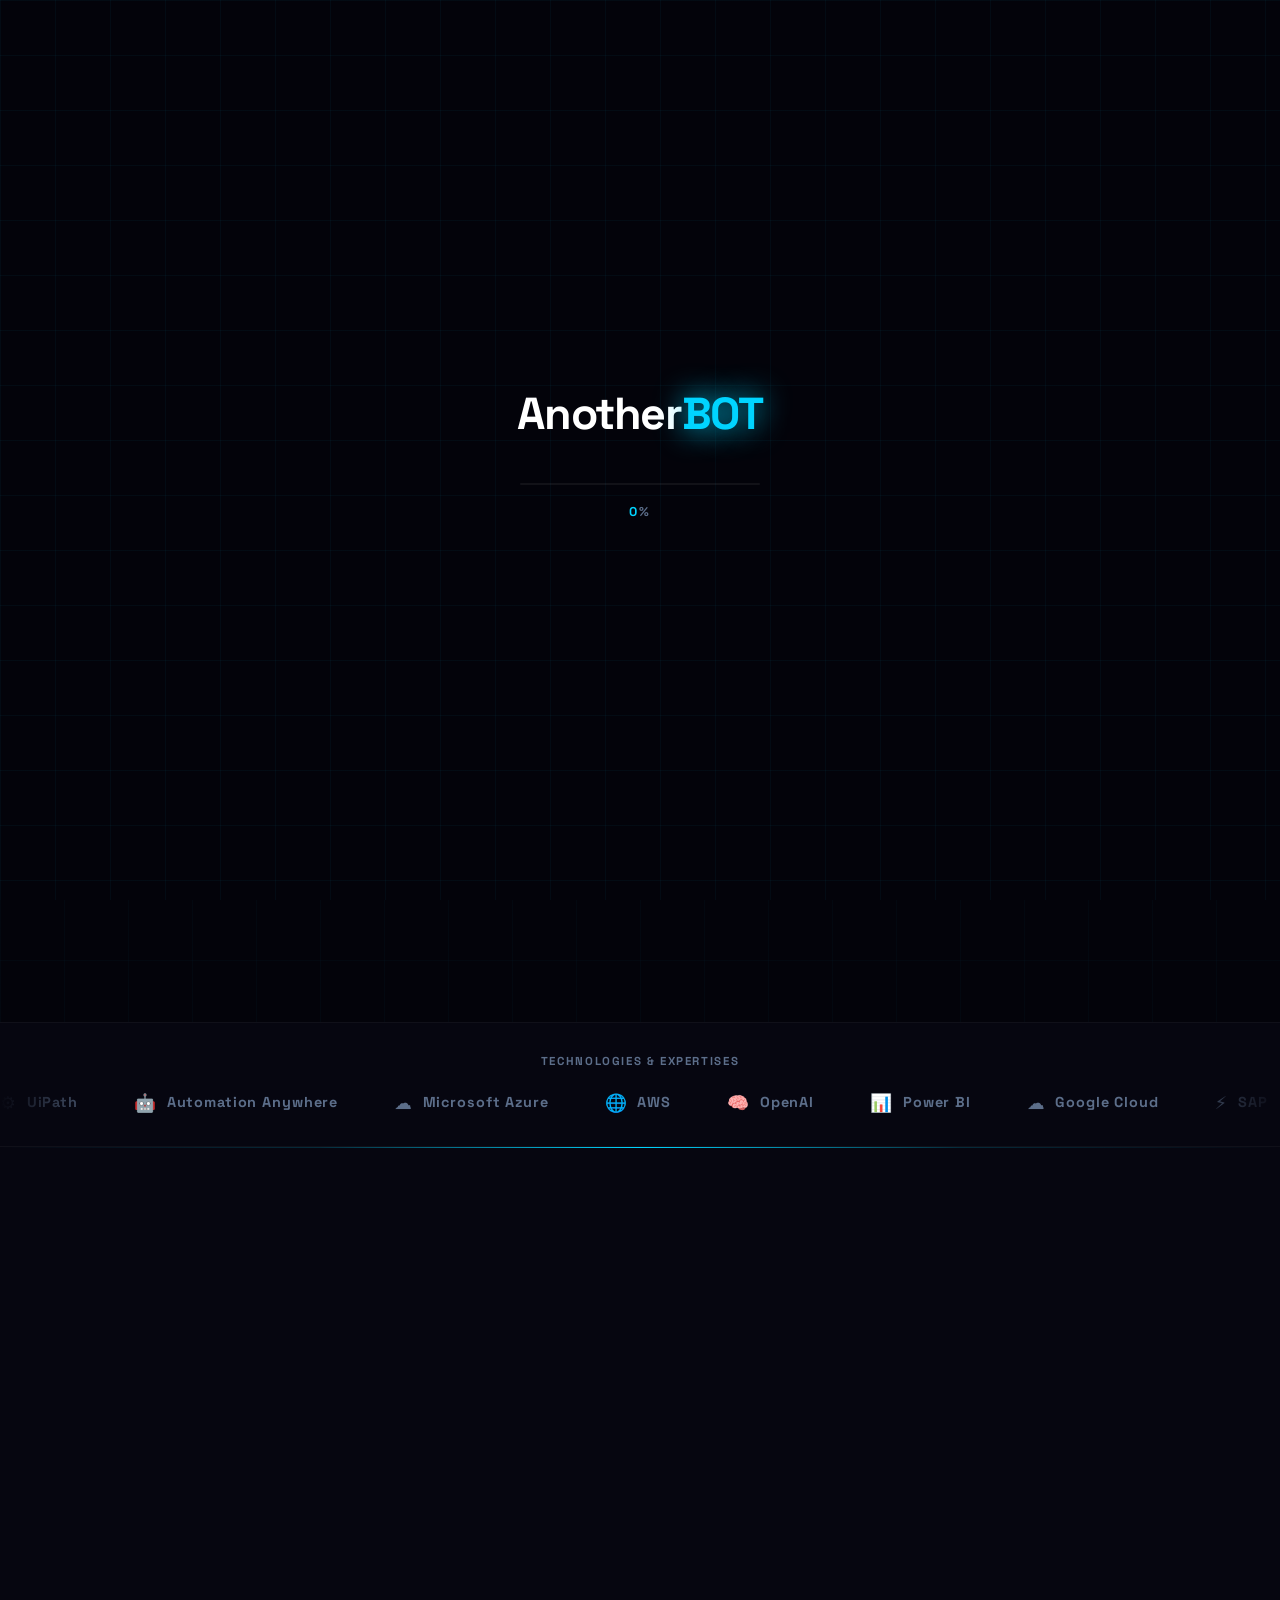
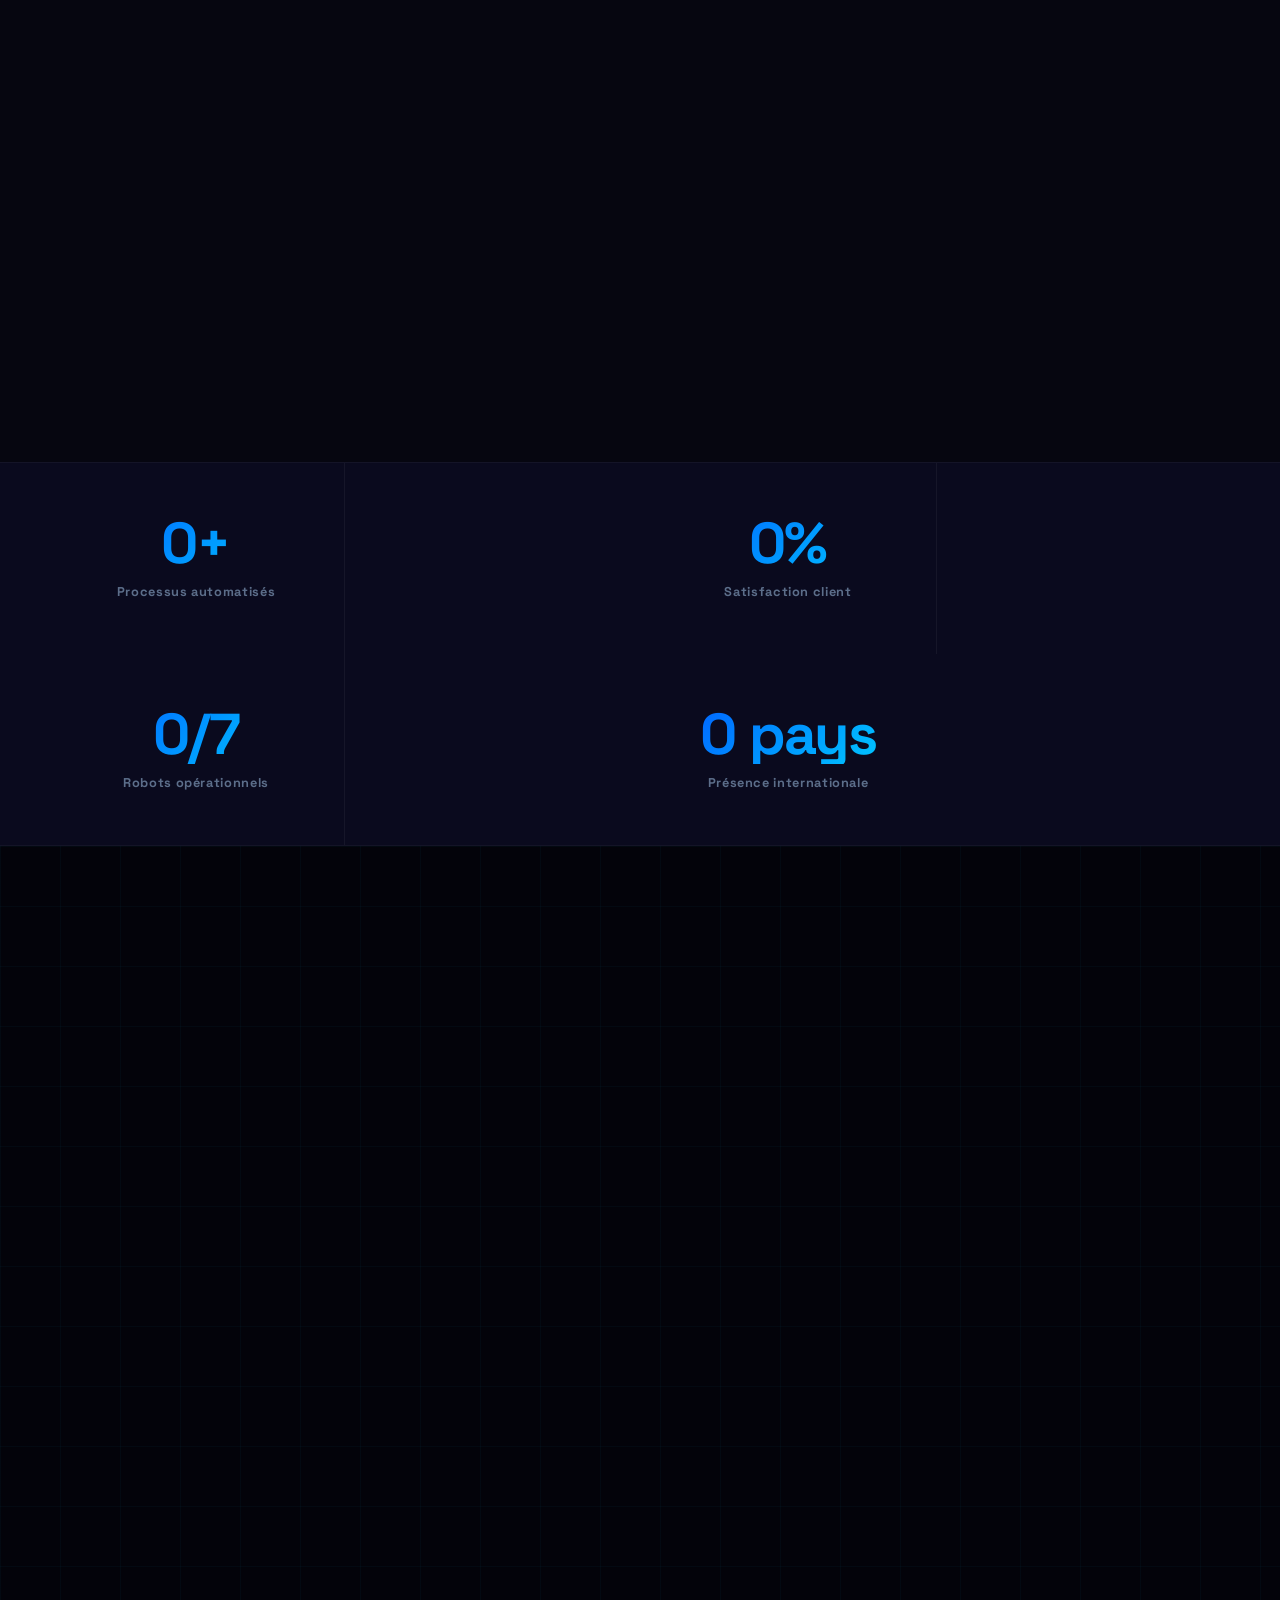
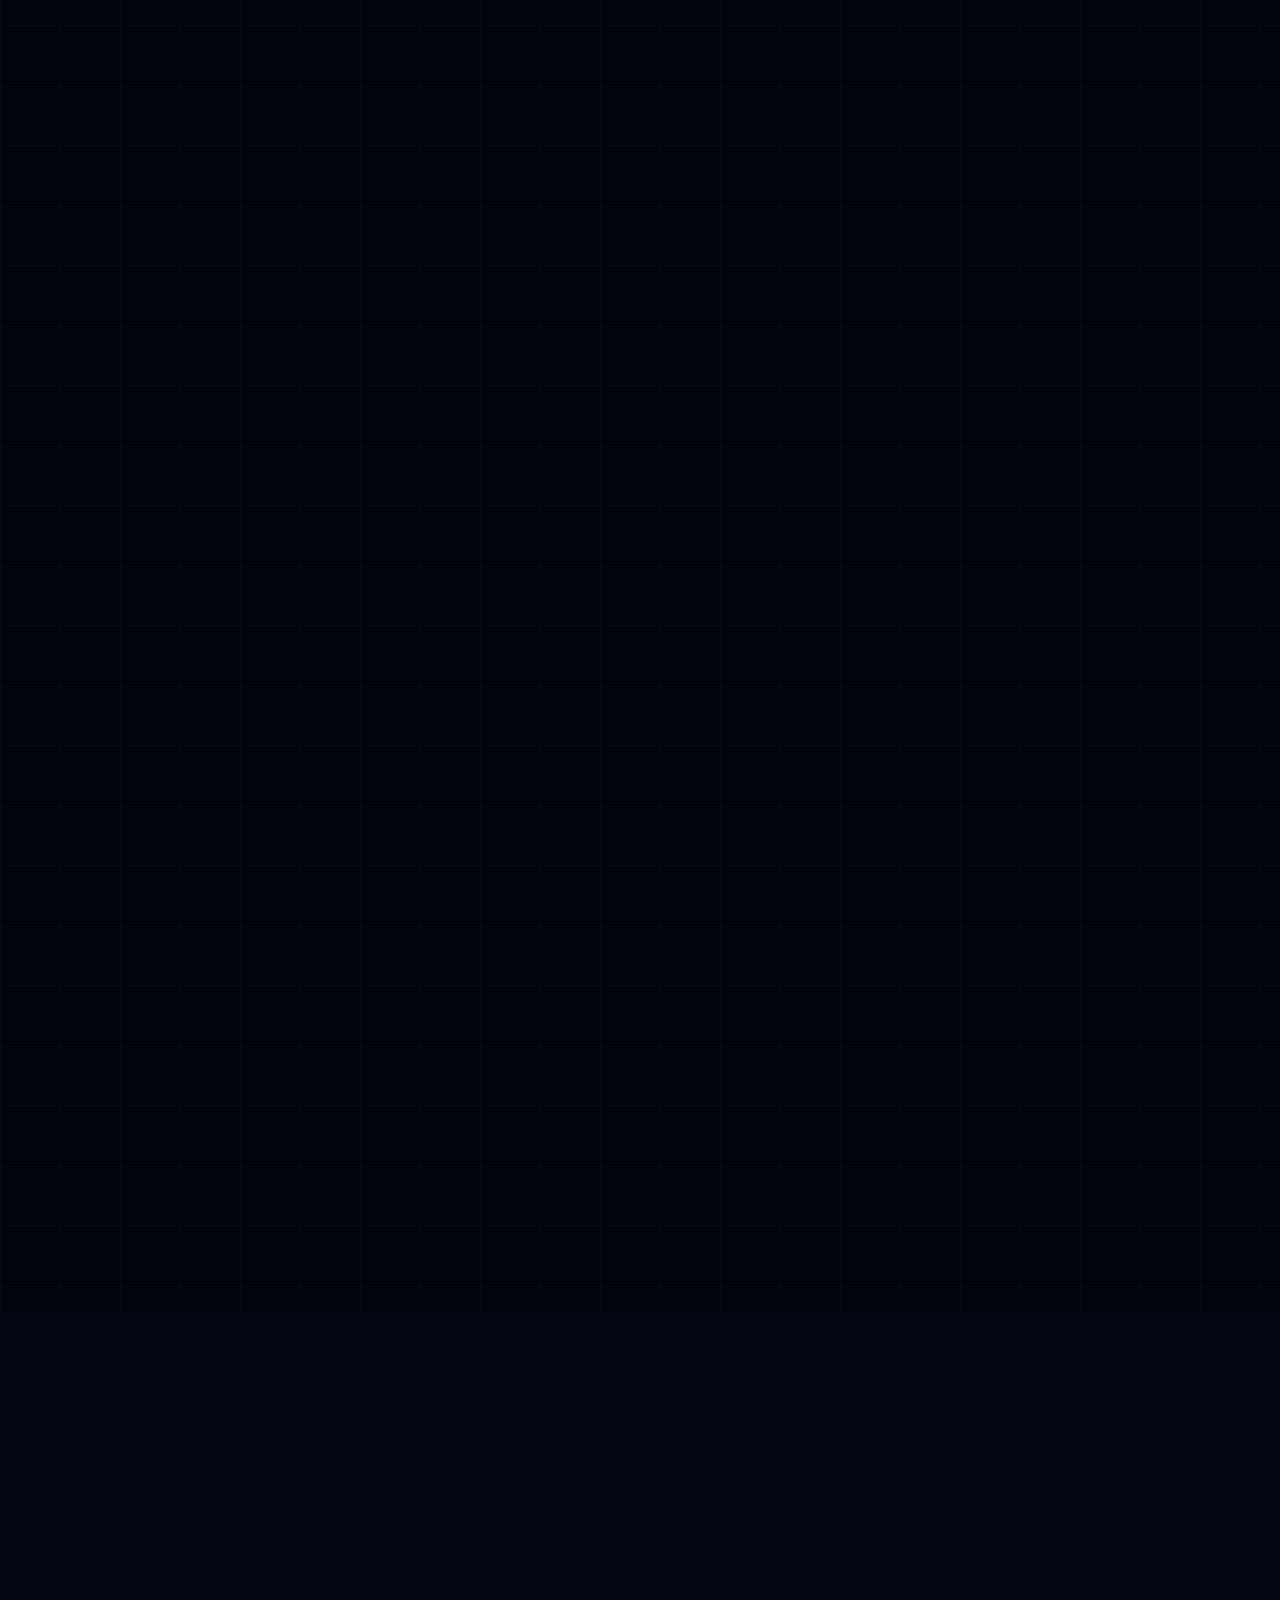
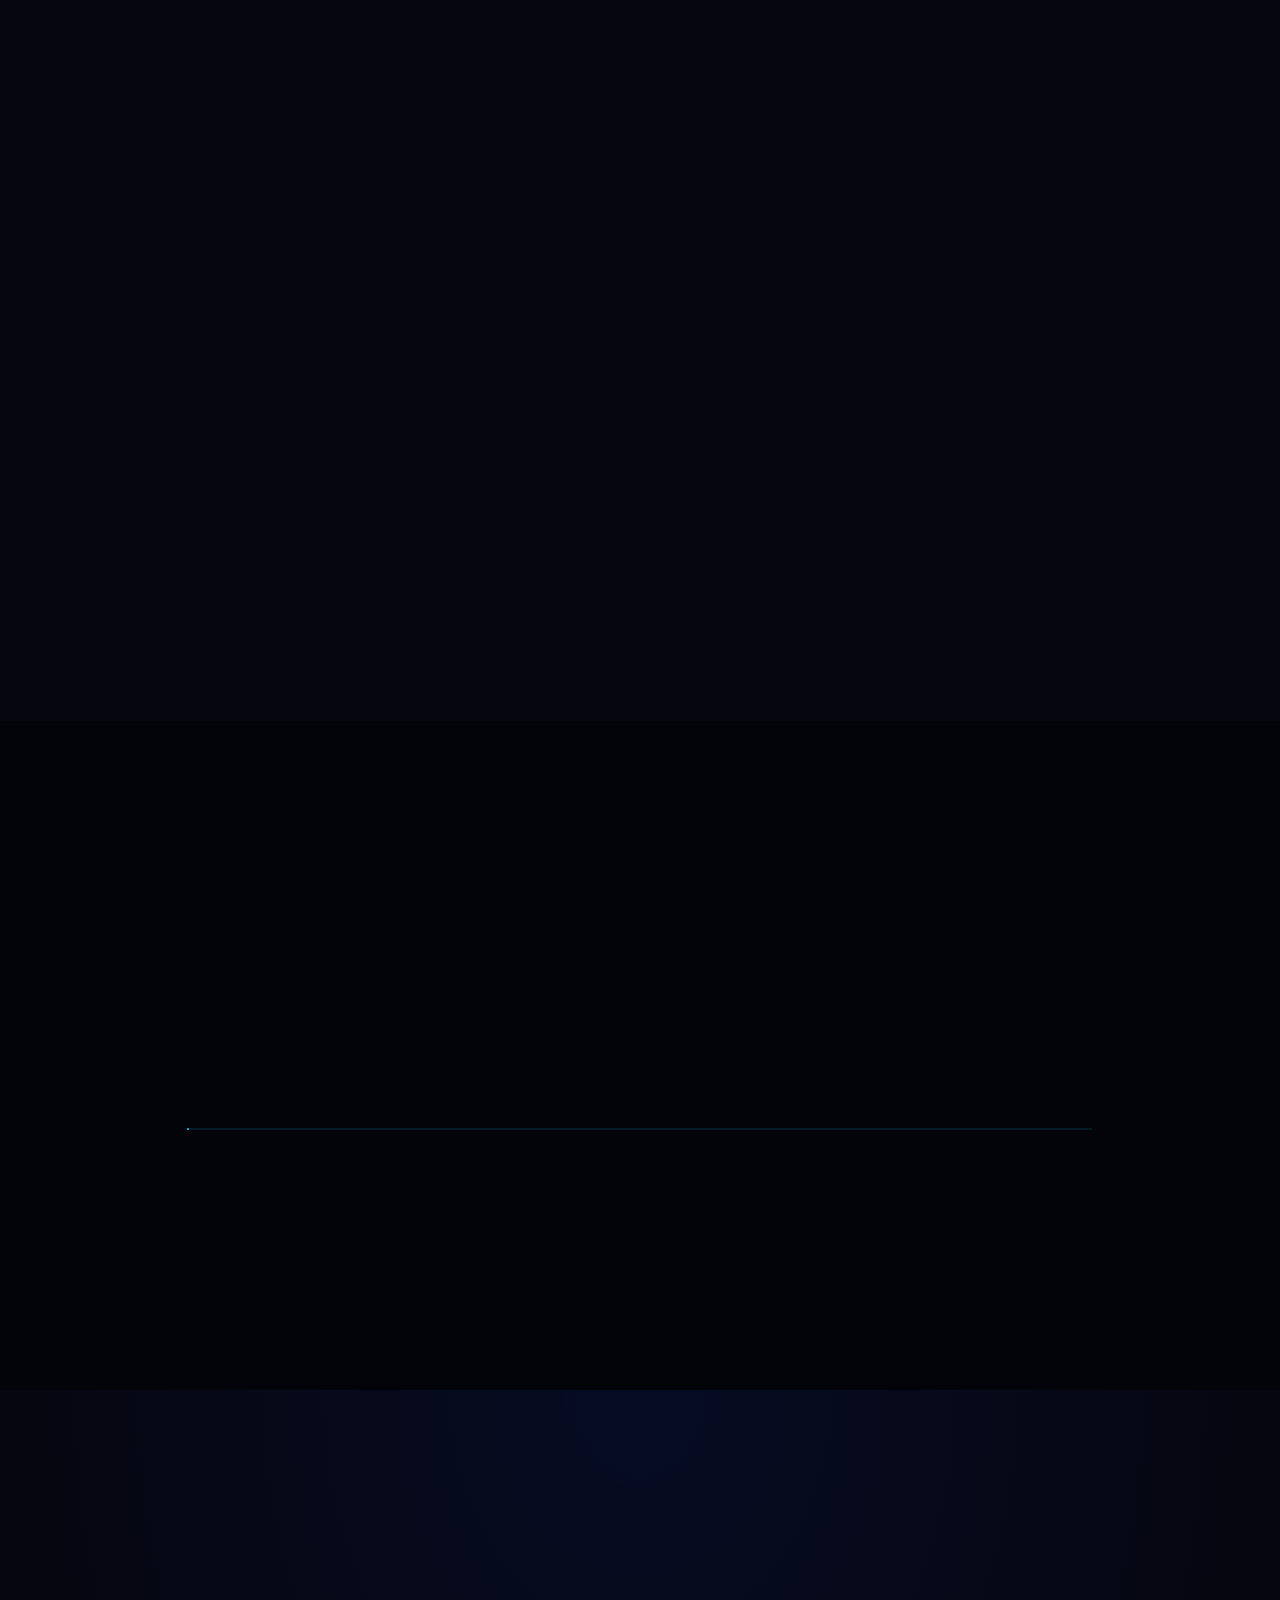
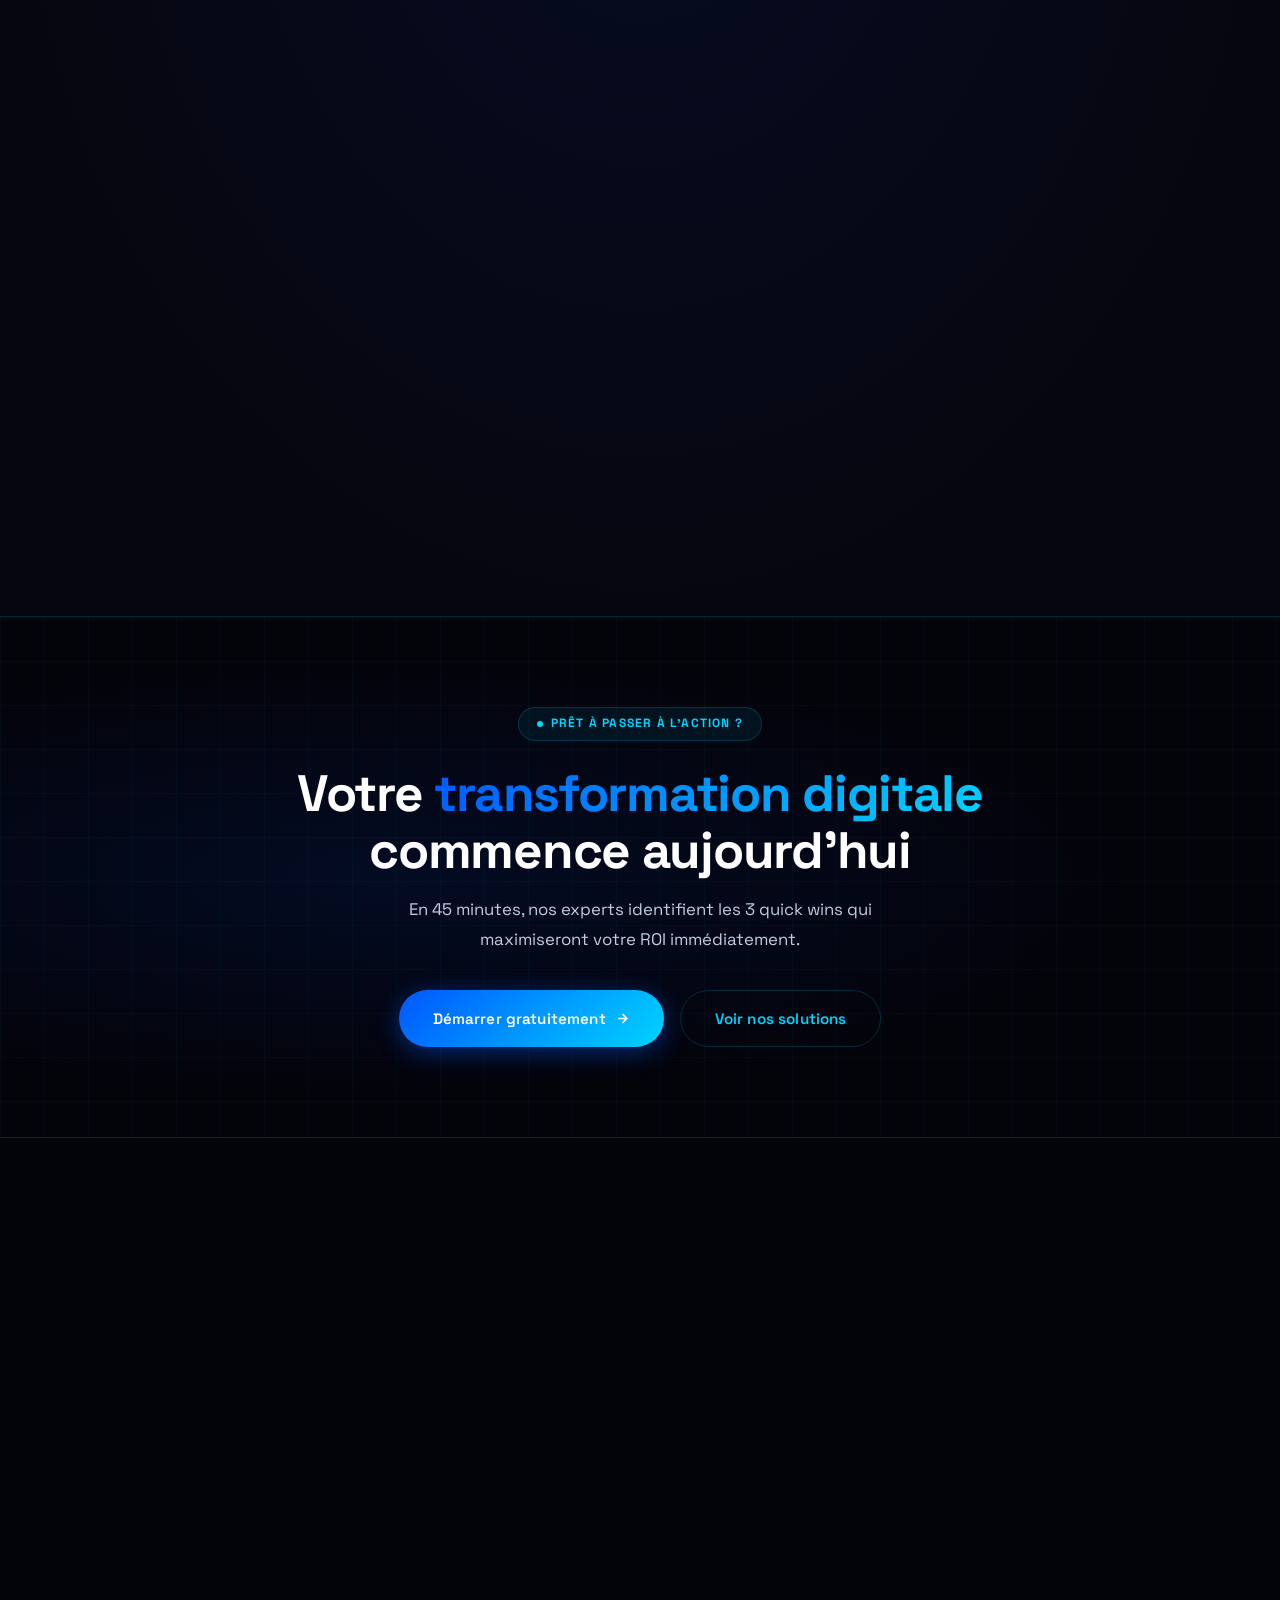
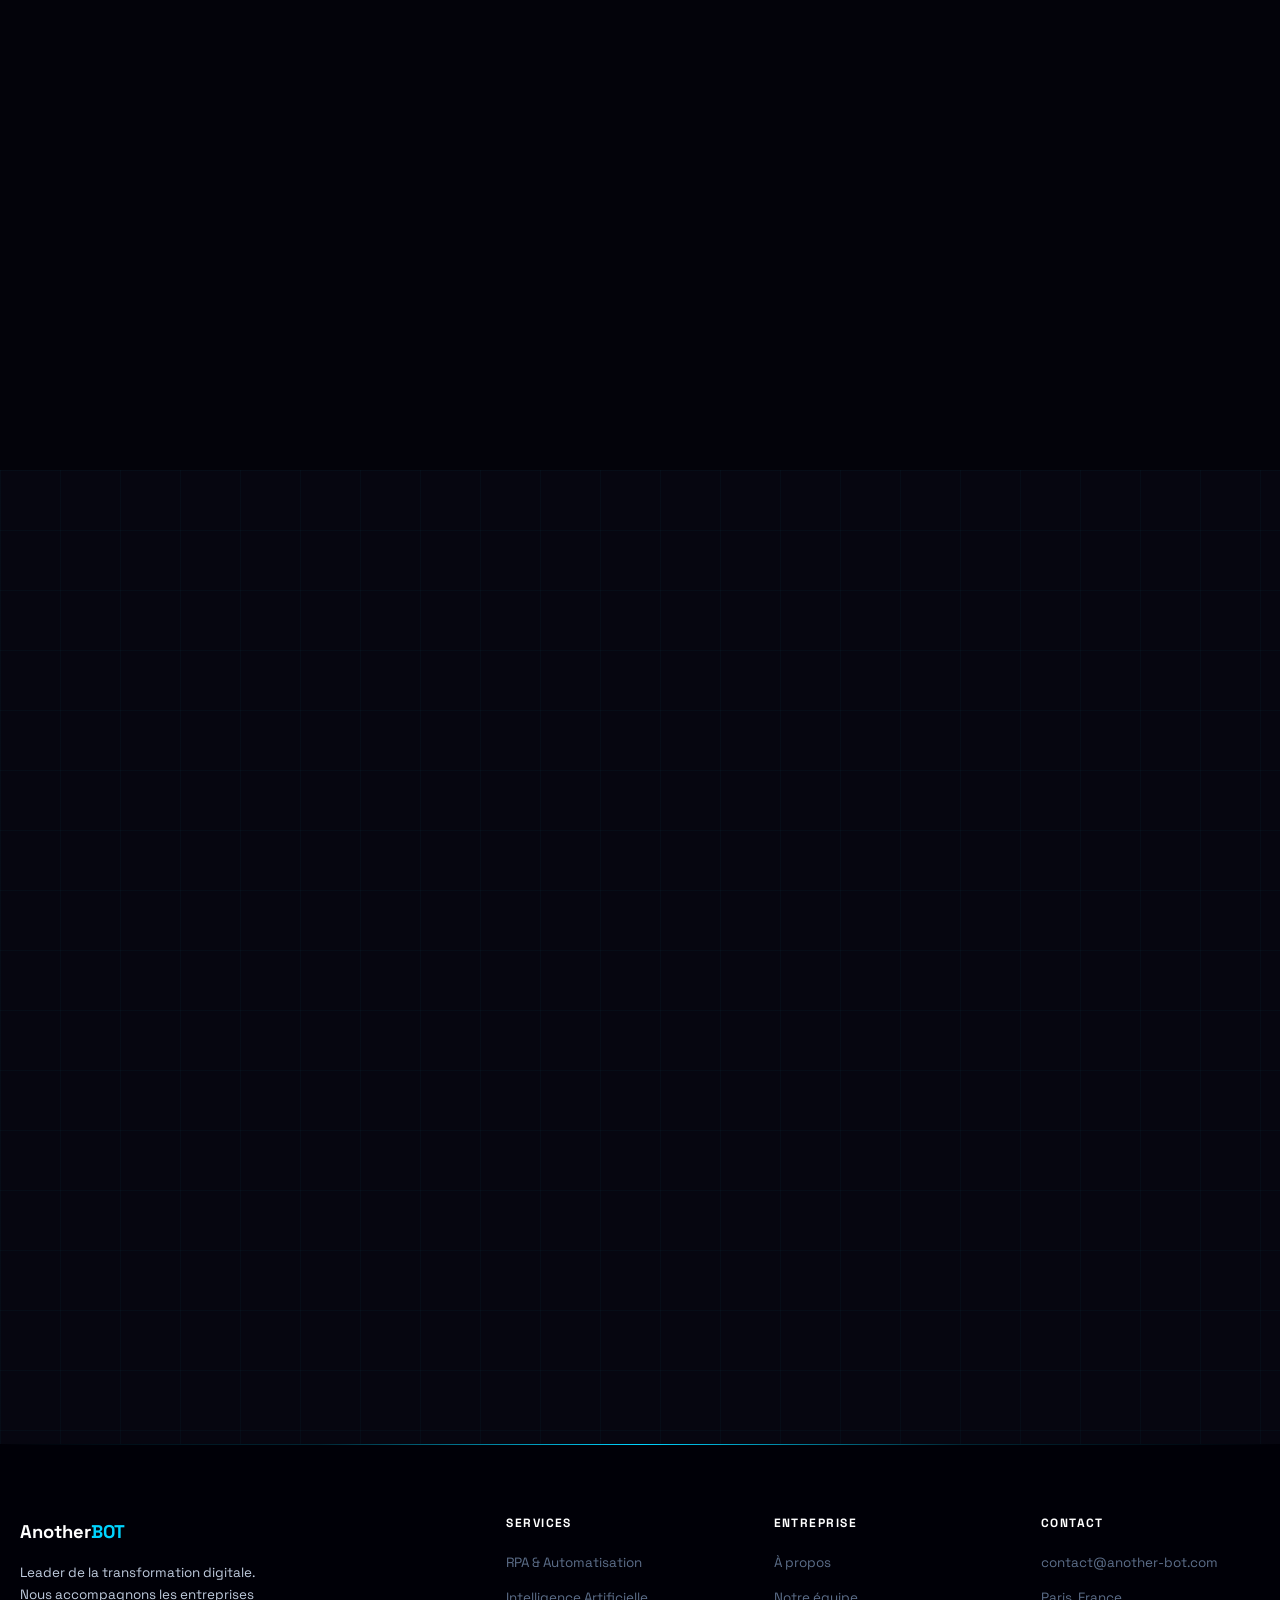
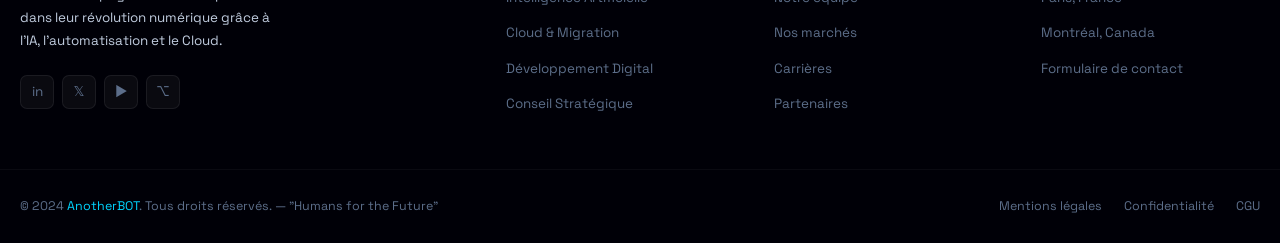
==== commit 82388876: "exemple 2" ====
--- a/index.html
+++ b/index.html
@@ -4,16 +4,20 @@
   <meta charset="UTF-8" />
   <meta name="viewport" content="width=device-width, initial-scale=1.0" />
   <meta name="description" content="AnotherBOT — Leader de la transformation digitale. RPA, Intelligence Artificielle, Cloud et Solutions Digitales sur mesure pour un monde performant." />
-  <meta name="keywords" content="RPA, automatisation, intelligence artificielle, cloud, transformation digitale, AnotherBOT" />
   <meta property="og:title" content="AnotherBOT — Humans for the Future" />
   <meta property="og:description" content="Leader de la transformation digitale. RPA · IA · Cloud · Digital" />
   <meta property="og:image" content="https://another-bot.com/images/logoV4.png" />
   <title>AnotherBOT — Humans for the Future</title>
 
-  <!-- Google Fonts -->
+  <!-- Fonts -->
   <link rel="preconnect" href="https://fonts.googleapis.com" />
   <link rel="preconnect" href="https://fonts.gstatic.com" crossorigin />
-  <link href="https://fonts.googleapis.com/css2?family=Inter:wght@400;500;600;700;800;900&display=swap" rel="stylesheet" />
+  <link href="https://fonts.googleapis.com/css2?family=Space+Grotesk:wght@300;400;500;600;700&family=Inter:wght@400;500;600;700;800;900&display=swap" rel="stylesheet" />
+
+  <!-- GSAP CDN -->
+  <script src="https://cdnjs.cloudflare.com/ajax/libs/gsap/3.12.5/gsap.min.js"></script>
+  <script src="https://cdnjs.cloudflare.com/ajax/libs/gsap/3.12.5/ScrollTrigger.min.js"></script>
+  <script src="https://cdnjs.cloudflare.com/ajax/libs/gsap/3.12.5/TextPlugin.min.js"></script>
 
   <!-- Styles -->
   <link rel="stylesheet" href="css/styles.css" />
@@ -21,299 +25,547 @@
 <body>
 
   <!-- ============================================================
+       PRELOADER
+  ============================================================ -->
+  <div id="preloader">
+    <div class="preloader-inner">
+      <div class="preloader-logo">
+        <span class="pl-another">Another</span><span class="pl-bot">BOT</span>
+      </div>
+      <div class="preloader-bar-wrap">
+        <div class="preloader-bar"></div>
+      </div>
+      <div class="preloader-count"><span id="loader-num">0</span>%</div>
+    </div>
+    <div class="preloader-grid"></div>
+  </div>
+
+  <!-- ============================================================
+       CUSTOM CURSOR
+  ============================================================ -->
+  <div id="cursor"></div>
+  <div id="cursor-follower"></div>
+  <div id="cursor-text"></div>
+
+  <!-- ============================================================
        NAVIGATION
   ============================================================ -->
-  <nav class="navbar" role="navigation" aria-label="Navigation principale">
+  <nav class="navbar" id="navbar" role="navigation">
+    <div class="container nav-inner">
+      <a href="#home" class="nav-logo">
+        <img src="https://another-bot.com/images/logoV4.png" alt="AnotherBOT" onerror="this.style.display='none'" />
+        <span>Another<em>BOT</em></span>
+      </a>
+
+      <ul class="nav-links" id="nav-links">
+        <li><a href="#home" class="nav-link">Accueil</a></li>
+        <li><a href="#about" class="nav-link">À propos</a></li>
+        <li><a href="#services" class="nav-link">Services</a></li>
+        <li><a href="#markets" class="nav-link">Marchés</a></li>
+        <li><a href="#team" class="nav-link">Équipe</a></li>
+        <li>
+          <a href="#contact" class="nav-link nav-cta magnetic-btn">
+            <span>Nous contacter</span>
+            <svg width="14" height="14" viewBox="0 0 24 24" fill="none" stroke="currentColor" stroke-width="2.5"><path d="M5 12h14M12 5l7 7-7 7"/></svg>
+          </a>
+        </li>
+      </ul>
+
+      <button class="nav-toggle" id="nav-toggle" aria-label="Menu" aria-expanded="false">
+        <span></span><span></span><span></span>
+      </button>
+    </div>
+  </nav>
+
+  <!-- ============================================================
+       HERO
+  ============================================================ -->
+  <section class="hero" id="home">
+    <canvas id="neural-canvas"></canvas>
+    <div class="hero-grid-overlay"></div>
+
+    <div class="container hero-layout">
+
+      <!-- Left: Text -->
+      <div class="hero-text" id="hero-text">
+        <div class="hero-eyebrow">
+          <span class="eyebrow-dot"></span>
+          <span>Demain c'est aujourd'hui</span>
+        </div>
+
+        <h1 class="hero-title">
+          <span class="split-line"><em class="gradient-text" id="word-humans">Humans</em></span>
+          <span class="split-line">for the</span>
+          <span class="split-line">Future</span>
+        </h1>
+
+        <p class="hero-sub" id="hero-sub">
+          La révolution numérique commence maintenant. AnotherBOT propulse votre entreprise vers l'excellence grâce à l'IA, l'automatisation et le Cloud.
+        </p>
+
+        <div class="hero-ctas" id="hero-ctas">
+          <a href="#contact" class="btn btn-primary magnetic-btn">
+            <span>Démarrer votre projet</span>
+            <svg width="15" height="15" viewBox="0 0 24 24" fill="none" stroke="currentColor" stroke-width="2.5"><path d="M5 12h14M12 5l7 7-7 7"/></svg>
+          </a>
+          <a href="#services" class="btn btn-ghost magnetic-btn">
+            <span>Nos solutions</span>
+          </a>
+        </div>
+
+        <div class="hero-stats" id="hero-stats">
+          <div class="hero-stat">
+            <div class="stat-val" data-count="4" data-suffix="+">0+</div>
+            <div class="stat-lbl">Marchés</div>
+          </div>
+          <div class="stat-divider"></div>
+          <div class="hero-stat">
+            <div class="stat-val" data-count="24" data-suffix="/7">0/7</div>
+            <div class="stat-lbl">Robots actifs</div>
+          </div>
+          <div class="stat-divider"></div>
+          <div class="hero-stat">
+            <div class="stat-val" data-count="340" data-suffix="%">0%</div>
+            <div class="stat-lbl">ROI moyen</div>
+          </div>
+        </div>
+      </div>
+
+      <!-- Center: Robot -->
+      <div class="hero-robot-wrap" id="hero-robot-wrap">
+        <!-- Glow halo behind robot -->
+        <div class="robot-halo"></div>
+        <div class="robot-halo-2"></div>
+
+        <!-- THE ROBOT SVG -->
+        <svg class="hero-robot" id="hero-robot" viewBox="0 0 380 500" xmlns="http://www.w3.org/2000/svg">
+          <defs>
+            <radialGradient id="eyeGlow" cx="50%" cy="50%" r="50%">
+              <stop offset="0%" stop-color="#00d4ff" stop-opacity="1"/>
+              <stop offset="100%" stop-color="#0057ff" stop-opacity="0.2"/>
+            </radialGradient>
+            <radialGradient id="coreGlow" cx="50%" cy="50%" r="50%">
+              <stop offset="0%" stop-color="#00d4ff" stop-opacity="0.95"/>
+              <stop offset="40%" stop-color="#0099dd" stop-opacity="0.6"/>
+              <stop offset="100%" stop-color="#0057ff" stop-opacity="0"/>
+            </radialGradient>
+            <radialGradient id="bodyGrad" cx="30%" cy="20%" r="80%">
+              <stop offset="0%" stop-color="#0d1230"/>
+              <stop offset="100%" stop-color="#05050f"/>
+            </radialGradient>
+            <linearGradient id="holoGrad" x1="0%" y1="0%" x2="100%" y2="100%">
+              <stop offset="0%" stop-color="#0057ff" stop-opacity="0.15"/>
+              <stop offset="50%" stop-color="#00d4ff" stop-opacity="0.05"/>
+              <stop offset="100%" stop-color="#0057ff" stop-opacity="0.15"/>
+            </linearGradient>
+            <filter id="glow" x="-50%" y="-50%" width="200%" height="200%">
+              <feGaussianBlur stdDeviation="3" result="blur"/>
+              <feMerge><feMergeNode in="blur"/><feMergeNode in="SourceGraphic"/></feMerge>
+            </filter>
+            <filter id="strongGlow" x="-100%" y="-100%" width="300%" height="300%">
+              <feGaussianBlur stdDeviation="7" result="blur"/>
+              <feMerge><feMergeNode in="blur"/><feMergeNode in="SourceGraphic"/></feMerge>
+            </filter>
+            <filter id="softGlow" x="-50%" y="-50%" width="200%" height="200%">
+              <feGaussianBlur stdDeviation="12" result="blur"/>
+              <feMerge><feMergeNode in="blur"/><feMergeNode in="SourceGraphic"/></feMerge>
+            </filter>
+            <pattern id="scanlines" x="0" y="0" width="380" height="3" patternUnits="userSpaceOnUse">
+              <rect width="380" height="0.8" y="0" fill="rgba(0,212,255,0.04)"/>
+            </pattern>
+            <clipPath id="headClip"><rect x="105" y="52" width="170" height="145" rx="24"/></clipPath>
+            <clipPath id="bodyClip"><rect x="90" y="205" width="200" height="185" rx="28"/></clipPath>
+          </defs>
+
+          <!-- SHADOW GROUND -->
+          <ellipse cx="190" cy="496" rx="100" ry="6" fill="rgba(0,212,255,0.06)" filter="url(#softGlow)"/>
+
+          <!-- CIRCUIT DECORATIONS -->
+          <g class="circuits" opacity="0.25" stroke="#00d4ff" stroke-width="1" fill="none">
+            <path d="M55,235 L25,235 L25,320 L48,320" stroke-dasharray="4,3"/>
+            <circle cx="48" cy="320" r="3" fill="#00d4ff" stroke="none"/>
+            <path d="M25,277 L8,277" stroke-dasharray="3,3"/>
+            <circle cx="8" cy="277" r="2" fill="#0057ff" stroke="none"/>
+            <path d="M325,235 L355,235 L355,320 L332,320" stroke-dasharray="4,3"/>
+            <circle cx="332" cy="320" r="3" fill="#00d4ff" stroke="none"/>
+            <path d="M355,277 L372,277" stroke-dasharray="3,3"/>
+            <circle cx="372" cy="277" r="2" fill="#0057ff" stroke="none"/>
+            <path d="M155,465 L155,480 L225,480 L225,465" stroke-dasharray="4,3"/>
+            <path d="M120,120 L100,120 L100,80 L105,80" stroke-dasharray="3,3" opacity="0.5"/>
+            <path d="M260,120 L280,120 L280,80 L275,80" stroke-dasharray="3,3" opacity="0.5"/>
+          </g>
+
+          <!-- LEFT ARM -->
+          <g class="robot-arm-left" id="arm-left">
+            <rect x="42" y="218" width="50" height="115" rx="19" fill="url(#bodyGrad)" stroke="rgba(0,212,255,0.28)" stroke-width="1.5"/>
+            <ellipse cx="67" cy="218" rx="20" ry="13" fill="url(#bodyGrad)" stroke="rgba(0,212,255,0.35)" stroke-width="1.5"/>
+            <rect x="50" y="248" width="34" height="2.5" rx="1.25" fill="rgba(0,212,255,0.35)"/>
+            <rect x="50" y="258" width="22" height="2.5" rx="1.25" fill="rgba(0,212,255,0.2)"/>
+            <rect x="50" y="268" width="28" height="2.5" rx="1.25" fill="rgba(0,212,255,0.15)"/>
+            <!-- Hand -->
+            <ellipse cx="67" cy="348" rx="23" ry="19" fill="url(#bodyGrad)" stroke="rgba(0,212,255,0.35)" stroke-width="1.5"/>
+            <circle class="hand-glow" cx="67" cy="348" r="10" fill="rgba(0,87,255,0.35)" filter="url(#glow)"/>
+            <circle cx="67" cy="348" r="5" fill="#0057ff" opacity="0.85" filter="url(#glow)"/>
+          </g>
+
+          <!-- RIGHT ARM -->
+          <g class="robot-arm-right" id="arm-right">
+            <rect x="288" y="218" width="50" height="115" rx="19" fill="url(#bodyGrad)" stroke="rgba(0,212,255,0.28)" stroke-width="1.5"/>
+            <ellipse cx="313" cy="218" rx="20" ry="13" fill="url(#bodyGrad)" stroke="rgba(0,212,255,0.35)" stroke-width="1.5"/>
+            <rect x="296" y="248" width="34" height="2.5" rx="1.25" fill="rgba(0,212,255,0.35)"/>
+            <rect x="308" y="258" width="22" height="2.5" rx="1.25" fill="rgba(0,212,255,0.2)"/>
+            <rect x="302" y="268" width="28" height="2.5" rx="1.25" fill="rgba(0,212,255,0.15)"/>
+            <!-- Hand -->
+            <ellipse cx="313" cy="348" rx="23" ry="19" fill="url(#bodyGrad)" stroke="rgba(0,212,255,0.35)" stroke-width="1.5"/>
+            <circle class="hand-glow" cx="313" cy="348" r="10" fill="rgba(0,212,255,0.35)" filter="url(#glow)"/>
+            <circle cx="313" cy="348" r="5" fill="#00d4ff" opacity="0.85" filter="url(#glow)"/>
+          </g>
+
+          <!-- BODY / TORSO -->
+          <g class="robot-body" id="robot-torso">
+            <rect x="90" y="205" width="200" height="185" rx="28" fill="url(#bodyGrad)" stroke="rgba(0,212,255,0.22)" stroke-width="1.5"/>
+            <!-- Panel -->
+            <rect x="108" y="225" width="164" height="116" rx="16" fill="rgba(0,12,40,0.6)" stroke="rgba(0,212,255,0.12)" stroke-width="1"/>
+            <!-- Panel fill / holographic overlay -->
+            <rect x="108" y="225" width="164" height="116" rx="16" fill="url(#holoGrad)"/>
+
+            <!-- POWER CORE SYSTEM -->
+            <!-- Outer ring animated -->
+            <circle id="core-ring-outer" cx="190" cy="278" r="44" fill="none" stroke="rgba(0,87,255,0.25)" stroke-width="1.5" stroke-dasharray="10,5"/>
+            <!-- Mid ring -->
+            <circle id="core-ring-mid" cx="190" cy="278" r="33" fill="rgba(0,87,255,0.06)" stroke="rgba(0,212,255,0.3)" stroke-width="1" stroke-dasharray="6,4"/>
+            <!-- Inner glow -->
+            <circle id="core-glow" cx="190" cy="278" r="23" fill="url(#coreGlow)" filter="url(#strongGlow)"/>
+            <circle cx="190" cy="278" r="14" fill="rgba(0,212,255,0.12)"/>
+            <!-- Core dot -->
+            <circle id="core-dot" cx="190" cy="278" r="7" fill="#00d4ff" filter="url(#strongGlow)" opacity="0.95"/>
+            <!-- Core pulse rings -->
+            <circle class="core-pulse" cx="190" cy="278" r="23" fill="none" stroke="#00d4ff" stroke-width="1" opacity="0"/>
+            <circle class="core-pulse delay-1" cx="190" cy="278" r="23" fill="none" stroke="#00d4ff" stroke-width="1" opacity="0"/>
+
+            <!-- Side LED strips -->
+            <rect x="91" y="265" width="5" height="35" rx="2.5" fill="rgba(0,212,255,0.55)" filter="url(#glow)"/>
+            <rect x="284" y="265" width="5" height="35" rx="2.5" fill="rgba(0,212,255,0.55)" filter="url(#glow)"/>
+
+            <!-- Corner accents -->
+            <path d="M108,225 L124,225 M108,225 L108,241" stroke="#00d4ff" stroke-width="1.5" opacity="0.7"/>
+            <path d="M272,225 L256,225 M272,225 L272,241" stroke="#00d4ff" stroke-width="1.5" opacity="0.7"/>
+            <path d="M108,341 L124,341 M108,341 L108,325" stroke="#00d4ff" stroke-width="1.5" opacity="0.7"/>
+            <path d="M272,341 L256,341 M272,341 L272,325" stroke="#00d4ff" stroke-width="1.5" opacity="0.7"/>
+
+            <!-- Scanline overlay on body -->
+            <rect x="90" y="205" width="200" height="185" rx="28" fill="url(#scanlines)" opacity="0.6"/>
+
+            <!-- Bottom separation bar -->
+            <rect x="130" y="357" width="120" height="1.5" rx="0.75" fill="rgba(0,212,255,0.2)"/>
+          </g>
+
+          <!-- NECK -->
+          <g class="robot-neck">
+            <rect x="168" y="190" width="44" height="20" rx="8" fill="url(#bodyGrad)" stroke="rgba(0,212,255,0.2)" stroke-width="1"/>
+            <rect x="173" y="194" width="5" height="12" rx="2" fill="rgba(0,212,255,0.25)"/>
+            <rect x="181" y="194" width="5" height="12" rx="2" fill="rgba(0,87,255,0.25)"/>
+            <rect x="189" y="194" width="5" height="12" rx="2" fill="rgba(0,212,255,0.25)"/>
+            <rect x="197" y="194" width="5" height="12" rx="2" fill="rgba(0,87,255,0.25)"/>
+          </g>
+
+          <!-- HEAD -->
+          <g class="robot-head" id="robot-head">
+            <!-- Main head shape -->
+            <rect x="105" y="52" width="170" height="145" rx="24" fill="url(#bodyGrad)" stroke="rgba(0,212,255,0.22)" stroke-width="1.5"/>
+            <!-- Top ridge detail -->
+            <rect x="133" y="52" width="114" height="7" rx="3.5" fill="rgba(0,212,255,0.08)" stroke="rgba(0,212,255,0.18)" stroke-width="1"/>
+            <!-- Visor faceplate -->
+            <rect x="116" y="73" width="148" height="94" rx="16" fill="rgba(0,0,0,0.45)" stroke="rgba(0,212,255,0.12)" stroke-width="1"/>
+
+            <!-- EYE SOCKETS -->
+            <ellipse cx="156" cy="113" rx="29" ry="25" fill="rgba(0,0,0,0.7)" stroke="rgba(0,212,255,0.3)" stroke-width="1.5"/>
+            <ellipse cx="224" cy="113" rx="29" ry="25" fill="rgba(0,0,0,0.7)" stroke="rgba(0,212,255,0.3)" stroke-width="1.5"/>
+
+            <!-- EYE GLOW RINGS -->
+            <ellipse class="eye-ring" cx="156" cy="113" rx="24" ry="20" fill="none" stroke="rgba(0,212,255,0.4)" stroke-width="1"/>
+            <ellipse class="eye-ring" cx="224" cy="113" rx="24" ry="20" fill="none" stroke="rgba(0,212,255,0.4)" stroke-width="1"/>
+
+            <!-- EYE FILL -->
+            <ellipse class="robot-eye-fill" cx="156" cy="113" rx="20" ry="17" fill="url(#eyeGlow)" filter="url(#glow)"/>
+            <ellipse class="robot-eye-fill" cx="224" cy="113" rx="20" ry="17" fill="url(#eyeGlow)" filter="url(#glow)"/>
+
+            <!-- LEFT PUPIL GROUP -->
+            <g class="pupil-group" id="left-pupil-group">
+              <circle cx="156" cy="113" r="10" fill="#00d4ff" filter="url(#strongGlow)" opacity="0.9"/>
+              <circle cx="156" cy="113" r="5" fill="#ffffff" opacity="0.85"/>
+              <circle cx="152" cy="109" r="2" fill="rgba(255,255,255,0.5)"/>
+            </g>
+
+            <!-- RIGHT PUPIL GROUP -->
+            <g class="pupil-group" id="right-pupil-group">
+              <circle cx="224" cy="113" r="10" fill="#00d4ff" filter="url(#strongGlow)" opacity="0.9"/>
+              <circle cx="224" cy="113" r="5" fill="#ffffff" opacity="0.85"/>
+              <circle cx="220" cy="109" r="2" fill="rgba(255,255,255,0.5)"/>
+            </g>
+
+            <!-- NOSE LED -->
+            <circle cx="190" cy="138" r="3.5" fill="rgba(0,212,255,0.6)" filter="url(#glow)"/>
+
+            <!-- MOUTH SPEAKER -->
+            <rect x="143" y="152" width="94" height="18" rx="9" fill="rgba(0,0,0,0.55)" stroke="rgba(0,212,255,0.18)" stroke-width="1"/>
+            <g id="mouth-dots" fill="rgba(0,212,255,0.45)">
+              <circle cx="155" cy="161" r="2.2"/>
+              <circle cx="163" cy="161" r="2.2"/>
+              <circle cx="171" cy="161" r="2.2"/>
+              <circle cx="179" cy="161" r="2.2"/>
+              <circle cx="187" cy="161" r="2.8" fill="rgba(0,212,255,0.7)" filter="url(#glow)"/>
+              <circle cx="195" cy="161" r="2.8" fill="rgba(0,212,255,0.7)" filter="url(#glow)"/>
+              <circle cx="203" cy="161" r="2.2"/>
+              <circle cx="211" cy="161" r="2.2"/>
+              <circle cx="219" cy="161" r="2.2"/>
+              <circle cx="227" cy="161" r="2.2"/>
+            </g>
+
+            <!-- HEAD CORNER ACCENTS -->
+            <path d="M105,52 L120,52 M105,52 L105,67" stroke="#00d4ff" stroke-width="1.5" opacity="0.7"/>
+            <path d="M275,52 L260,52 M275,52 L275,67" stroke="#00d4ff" stroke-width="1.5" opacity="0.7"/>
+            <path d="M105,197 L120,197 M105,197 L105,182" stroke="#00d4ff" stroke-width="1.5" opacity="0.7"/>
+            <path d="M275,197 L260,197 M275,197 L275,182" stroke="#00d4ff" stroke-width="1.5" opacity="0.7"/>
+
+            <!-- SIDE PANEL LEDS -->
+            <rect x="105" y="78" width="4" height="22" rx="2" fill="rgba(0,212,255,0.55)" filter="url(#glow)"/>
+            <rect x="271" y="78" width="4" height="22" rx="2" fill="rgba(0,212,255,0.55)" filter="url(#glow)"/>
+
+            <!-- SCANLINES on head -->
+            <rect x="105" y="52" width="170" height="145" rx="24" fill="url(#scanlines)" clip-path="url(#headClip)" opacity="0.4"/>
+          </g>
+
+          <!-- ANTENNA -->
+          <g class="robot-antenna" id="robot-antenna">
+            <line x1="190" y1="52" x2="190" y2="18" stroke="rgba(0,212,255,0.45)" stroke-width="2"/>
+            <circle cx="190" cy="13" r="8" fill="rgba(0,87,255,0.25)" stroke="rgba(0,212,255,0.6)" stroke-width="1.5"/>
+            <circle id="antenna-ball" cx="190" cy="13" r="4.5" fill="#00d4ff" filter="url(#strongGlow)"/>
+          </g>
+
+          <!-- LEGS -->
+          <g class="robot-legs">
+            <!-- Left leg -->
+            <rect x="123" y="388" width="58" height="90" rx="17" fill="url(#bodyGrad)" stroke="rgba(0,212,255,0.22)" stroke-width="1.5"/>
+            <rect x="131" y="418" width="42" height="2.5" rx="1.25" fill="rgba(0,212,255,0.3)"/>
+            <!-- Left foot -->
+            <rect x="110" y="463" width="82" height="24" rx="12" fill="url(#bodyGrad)" stroke="rgba(0,212,255,0.28)" stroke-width="1.5"/>
+            <rect x="117" y="478" width="68" height="2" rx="1" fill="rgba(0,212,255,0.15)"/>
+
+            <!-- Right leg -->
+            <rect x="199" y="388" width="58" height="90" rx="17" fill="url(#bodyGrad)" stroke="rgba(0,212,255,0.22)" stroke-width="1.5"/>
+            <rect x="207" y="418" width="42" height="2.5" rx="1.25" fill="rgba(0,212,255,0.3)"/>
+            <!-- Right foot -->
+            <rect x="188" y="463" width="82" height="24" rx="12" fill="url(#bodyGrad)" stroke="rgba(0,212,255,0.28)" stroke-width="1.5"/>
+            <rect x="195" y="478" width="68" height="2" rx="1" fill="rgba(0,212,255,0.15)"/>
+          </g>
+        </svg>
+
+        <!-- FLOATING HOLOGRAPHIC CARDS -->
+        <div class="holo-card holo-card-1" id="hcard-1">
+          <div class="hc-icon">⚙️</div>
+          <div class="hc-info">
+            <span class="hc-label">Automation</span>
+            <span class="hc-value">RPA Active</span>
+          </div>
+          <div class="hc-dot"></div>
+        </div>
+        <div class="holo-card holo-card-2" id="hcard-2">
+          <div class="hc-icon">🧠</div>
+          <div class="hc-info">
+            <span class="hc-label">AI Engine</span>
+            <span class="hc-value">Décisionnel</span>
+          </div>
+          <div class="hc-dot"></div>
+        </div>
+        <div class="holo-card holo-card-3" id="hcard-3">
+          <div class="hc-icon">📈</div>
+          <div class="hc-info">
+            <span class="hc-label">Performance</span>
+            <span class="hc-value">+340% ROI</span>
+          </div>
+          <div class="hc-dot"></div>
+        </div>
+        <div class="holo-card holo-card-4" id="hcard-4">
+          <div class="hc-icon">☁️</div>
+          <div class="hc-info">
+            <span class="hc-label">Infrastructure</span>
+            <span class="hc-value">Cloud Ready</span>
+          </div>
+          <div class="hc-dot"></div>
+        </div>
+
+        <!-- ORBIT RINGS -->
+        <div class="orbit-ring orbit-1"></div>
+        <div class="orbit-ring orbit-2"></div>
+      </div>
+    </div>
+
+    <!-- Scroll indicator -->
+    <div class="scroll-hint" id="scroll-hint">
+      <div class="scroll-hint-line"></div>
+      <span>Scroll</span>
+    </div>
+  </section>
+
+  <!-- ============================================================
+       MARQUEE
+  ============================================================ -->
+  <div class="marquee-section">
+    <div class="marquee-fade-left"></div>
+    <div class="marquee-fade-right"></div>
+    <p class="marquee-label">Technologies & Expertises</p>
+    <div class="marquee-wrap">
+      <div class="marquee-track" id="marquee-track">
+        <div class="marquee-item"><span>⚙️</span> UiPath</div>
+        <div class="marquee-item"><span>🤖</span> Automation Anywhere</div>
+        <div class="marquee-item"><span>☁️</span> Microsoft Azure</div>
+        <div class="marquee-item"><span>🌐</span> AWS</div>
+        <div class="marquee-item"><span>🧠</span> OpenAI</div>
+        <div class="marquee-item"><span>📊</span> Power BI</div>
+        <div class="marquee-item"><span>☁️</span> Google Cloud</div>
+        <div class="marquee-item"><span>⚡</span> SAP</div>
+        <div class="marquee-item"><span>🔗</span> Blue Prism</div>
+        <div class="marquee-item"><span>📱</span> Power Platform</div>
+        <div class="marquee-item"><span>⚙️</span> UiPath</div>
+        <div class="marquee-item"><span>🤖</span> Automation Anywhere</div>
+        <div class="marquee-item"><span>☁️</span> Microsoft Azure</div>
+        <div class="marquee-item"><span>🌐</span> AWS</div>
+        <div class="marquee-item"><span>🧠</span> OpenAI</div>
+        <div class="marquee-item"><span>📊</span> Power BI</div>
+        <div class="marquee-item"><span>☁️</span> Google Cloud</div>
+        <div class="marquee-item"><span>⚡</span> SAP</div>
+        <div class="marquee-item"><span>🔗</span> Blue Prism</div>
+        <div class="marquee-item"><span>📱</span> Power Platform</div>
+      </div>
+    </div>
+  </div>
+
+  <!-- ============================================================
+       ABOUT
+  ============================================================ -->
+  <section class="about gsap-section" id="about">
+    <div class="section-line-top"></div>
+    <div class="container about-grid">
+
+      <div class="about-visual gsap-reveal">
+        <div class="about-nodes-wrap">
+          <div class="node-grid">
+            <div class="node-item tilt-card">
+              <span class="ni-icon">☁️</span>
+              <span class="ni-label">Cloud</span>
+            </div>
+            <div class="node-item tilt-card">
+              <span class="ni-icon">🤖</span>
+              <span class="ni-label">RPA</span>
+            </div>
+            <div class="node-item tilt-card">
+              <span class="ni-icon">🧠</span>
+              <span class="ni-label">IA</span>
+            </div>
+            <div class="node-item tilt-card">
+              <span class="ni-icon">💻</span>
+              <span class="ni-label">Digital</span>
+            </div>
+            <div class="node-item node-center tilt-card">
+              <span class="ni-icon">🎯</span>
+              <span class="ni-label">Vision</span>
+            </div>
+            <div class="node-item tilt-card">
+              <span class="ni-icon">📈</span>
+              <span class="ni-label">ROI</span>
+            </div>
+            <div class="node-item tilt-card">
+              <span class="ni-icon">🌍</span>
+              <span class="ni-label">Marchés</span>
+            </div>
+            <div class="node-item tilt-card">
+              <span class="ni-icon">🔒</span>
+              <span class="ni-label">Sécurité</span>
+            </div>
+            <div class="node-item tilt-card">
+              <span class="ni-icon">⚡</span>
+              <span class="ni-label">Agilité</span>
+            </div>
+          </div>
+
+          <div class="about-presence-card gsap-reveal">
+            <p class="apc-title">Présence internationale</p>
+            <div class="flags-row">
+              <div class="flag-chip"><span>🇫🇷</span><span>France</span></div>
+              <div class="flag-chip"><span>🇨🇦</span><span>Canada</span></div>
+              <div class="flag-chip"><span>🇺🇸</span><span>USA</span></div>
+              <div class="flag-chip"><span>🌍</span><span>Afrique</span></div>
+            </div>
+          </div>
+        </div>
+      </div>
+
+      <div class="about-text gsap-reveal">
+        <div class="badge">Qui sommes-nous</div>
+        <h2>Votre avenir est le nôtre,<br /><em class="gradient-text">façonnons-le ensemble</em></h2>
+        <p class="lead">AnotherBOT est un acteur de référence de la transformation digitale, opérant sur 4 marchés internationaux avec une mission claire :</p>
+        <p>Faire de la technologie un levier concret de performance et d'innovation. Nous accompagnons les entreprises dans leur transition numérique grâce à une approche end-to-end.</p>
+        <p>Notre ADN ? Des experts passionnés, des robots 24h/24, et la conviction que l'intelligence humaine et artificielle sont complémentaires.</p>
+
+        <div class="values-grid">
+          <div class="value-chip"><span>🎯</span> Excellence opérationnelle</div>
+          <div class="value-chip"><span>🤝</span> Partenariat long terme</div>
+          <div class="value-chip"><span>⚡</span> Agilité & Innovation</div>
+          <div class="value-chip"><span>🔒</span> Sécurité & Conformité</div>
+        </div>
+      </div>
+    </div>
+  </section>
+
+  <!-- ============================================================
+       STATS
+  ============================================================ -->
+  <div class="stats-strip">
+    <div class="container stats-row">
+      <div class="stat-pill gsap-stat">
+        <div class="sp-num" data-count="200" data-suffix="+">0+</div>
+        <div class="sp-lbl">Processus automatisés</div>
+      </div>
+      <div class="stat-sep"></div>
+      <div class="stat-pill gsap-stat">
+        <div class="sp-num" data-count="98" data-suffix="%">0%</div>
+        <div class="sp-lbl">Satisfaction client</div>
+      </div>
+      <div class="stat-sep"></div>
+      <div class="stat-pill gsap-stat">
+        <div class="sp-num" data-count="24" data-suffix="/7">0/7</div>
+        <div class="sp-lbl">Robots opérationnels</div>
+      </div>
+      <div class="stat-sep"></div>
+      <div class="stat-pill gsap-stat">
+        <div class="sp-num" data-count="4" data-suffix=" pays">0 pays</div>
+        <div class="sp-lbl">Présence internationale</div>
+      </div>
+    </div>
+  </div>
+
+  <!-- ============================================================
+       SERVICES
+  ============================================================ -->
+  <section class="services gsap-section" id="services">
+    <div class="services-bg-grid"></div>
     <div class="container">
-      <a href="#home" class="nav-logo" aria-label="AnotherBOT — Accueil">
-        <img src="https://another-bot.com/images/logoV4.png" alt="AnotherBOT Logo" onerror="this.style.display='none'" />
-        <span class="nav-logo-text">Another<span>BOT</span></span>
-      </a>
-
-      <ul class="nav-links" role="list">
-        <li><a href="#home">Accueil</a></li>
-        <li><a href="#about">À propos</a></li>
-        <li><a href="#services">Services</a></li>
-        <li><a href="#markets">Marchés</a></li>
-        <li><a href="#team">Équipe</a></li>
-        <li><a href="#contact" class="nav-cta">Nous contacter</a></li>
-      </ul>
-
-      <button class="nav-toggle" aria-label="Menu" aria-expanded="false">
-        <span></span>
-        <span></span>
-        <span></span>
-      </button>
-    </div>
-  </nav>
-
-  <!-- ============================================================
-       HERO
-  ============================================================ -->
-  <section class="hero" id="home">
-    <div class="hero-bg"></div>
-    <div class="grid-bg"></div>
-    <div class="hero-particles"></div>
-
-    <div class="container">
-      <div class="hero-content">
-        <div class="hero-text">
-          <div class="eyebrow">
-            <svg width="12" height="12" viewBox="0 0 12 12" fill="currentColor"><circle cx="6" cy="6" r="6"/></svg>
-            Demain c'est aujourd'hui
-          </div>
-          <h1 class="hero-title">
-            <em>Humans</em><br />for the<br />Future
-          </h1>
-          <p class="hero-subtitle">
-            La révolution numérique commence maintenant. AnotherBOT propulse votre entreprise vers l'excellence grâce à l'IA, l'automatisation et le Cloud.
-          </p>
-          <div class="hero-actions">
-            <a href="#contact" class="btn btn-primary">
-              <svg width="16" height="16" viewBox="0 0 24 24" fill="none" stroke="currentColor" stroke-width="2.5"><path d="M5 12h14M12 5l7 7-7 7"/></svg>
-              Démarrer votre projet
-            </a>
-            <a href="#services" class="btn btn-outline">
-              Découvrir nos solutions
-            </a>
-          </div>
-
-          <div class="hero-stats">
-            <div class="hero-stat">
-              <div class="num" data-count="4" data-suffix="+" id="stat-markets">0+</div>
-              <div class="label">Marchés internationaux</div>
-            </div>
-            <div class="hero-stat">
-              <div class="num" data-count="24" data-suffix="/7" id="stat-ops">0/7</div>
-              <div class="label">Robots opérationnels</div>
-            </div>
-            <div class="hero-stat">
-              <div class="num" data-count="100" data-suffix="%" id="stat-digital">0%</div>
-              <div class="label">Digital & Agile</div>
-            </div>
-          </div>
-        </div>
-
-        <div class="hero-visual">
-          <div class="hero-orb">
-            <div class="orb-core"></div>
-            <div class="orb-ring"></div>
-            <div class="orb-ring"></div>
-
-            <div class="tech-cards">
-              <div class="tech-card">
-                <span class="icon">🤖</span>
-                <div>
-                  <div style="font-size:0.7rem;color:var(--text-muted)">Automation</div>
-                  <div>RPA Active</div>
-                </div>
-              </div>
-              <div class="tech-card">
-                <span class="icon">☁️</span>
-                <div>
-                  <div style="font-size:0.7rem;color:var(--text-muted)">Infrastructure</div>
-                  <div>Cloud Ready</div>
-                </div>
-              </div>
-              <div class="tech-card">
-                <span class="icon">🧠</span>
-                <div>
-                  <div style="font-size:0.7rem;color:var(--text-muted)">AI Engine</div>
-                  <div>Décisionnel IA</div>
-                </div>
-              </div>
-              <div class="tech-card">
-                <span class="icon">📈</span>
-                <div>
-                  <div style="font-size:0.7rem;color:var(--text-muted)">Performance</div>
-                  <div>+340% ROI</div>
-                </div>
-              </div>
-            </div>
-          </div>
-        </div>
-      </div>
-    </div>
-  </section>
-
-  <!-- ============================================================
-       MARQUEE
-  ============================================================ -->
-  <div class="marquee-section">
-    <p class="marquee-label">Technologies & Expertises</p>
-    <div class="marquee-track">
-      <!-- Duplicated for seamless loop -->
-      <div class="marquee-item"><span class="icon">⚙️</span> UiPath</div>
-      <div class="marquee-item"><span class="icon">🤖</span> Automation Anywhere</div>
-      <div class="marquee-item"><span class="icon">☁️</span> Microsoft Azure</div>
-      <div class="marquee-item"><span class="icon">🌐</span> AWS</div>
-      <div class="marquee-item"><span class="icon">🧠</span> OpenAI</div>
-      <div class="marquee-item"><span class="icon">📊</span> Power BI</div>
-      <div class="marquee-item"><span class="icon">☁️</span> Google Cloud</div>
-      <div class="marquee-item"><span class="icon">⚡</span> SAP</div>
-      <div class="marquee-item"><span class="icon">🔗</span> Blue Prism</div>
-      <div class="marquee-item"><span class="icon">📱</span> Power Platform</div>
-      <div class="marquee-item"><span class="icon">⚙️</span> UiPath</div>
-      <div class="marquee-item"><span class="icon">🤖</span> Automation Anywhere</div>
-      <div class="marquee-item"><span class="icon">☁️</span> Microsoft Azure</div>
-      <div class="marquee-item"><span class="icon">🌐</span> AWS</div>
-      <div class="marquee-item"><span class="icon">🧠</span> OpenAI</div>
-      <div class="marquee-item"><span class="icon">📊</span> Power BI</div>
-      <div class="marquee-item"><span class="icon">☁️</span> Google Cloud</div>
-      <div class="marquee-item"><span class="icon">⚡</span> SAP</div>
-      <div class="marquee-item"><span class="icon">🔗</span> Blue Prism</div>
-      <div class="marquee-item"><span class="icon">📱</span> Power Platform</div>
-    </div>
-  </div>
-
-  <!-- ============================================================
-       ABOUT
-  ============================================================ -->
-  <section class="about" id="about">
-    <div class="container">
-      <div class="about-grid">
-
-        <div class="about-visual reveal">
-          <div class="about-pattern">
-            <div class="pattern-node">
-              <span class="node-icon">☁️</span>
-              <span class="node-label">Cloud</span>
-            </div>
-            <div class="pattern-node">
-              <span class="node-icon">🤖</span>
-              <span class="node-label">RPA</span>
-            </div>
-            <div class="pattern-node">
-              <span class="node-icon">🧠</span>
-              <span class="node-label">IA</span>
-            </div>
-            <div class="pattern-node">
-              <span class="node-icon">💻</span>
-              <span class="node-label">Digital</span>
-            </div>
-            <div class="pattern-node" style="background:linear-gradient(135deg,rgba(0,87,255,0.15),rgba(0,212,255,0.08));border-color:var(--accent-border);">
-              <span class="node-icon">🎯</span>
-              <span class="node-label" style="color:var(--accent-cyan)">Vision</span>
-            </div>
-            <div class="pattern-node">
-              <span class="node-icon">📈</span>
-              <span class="node-label">ROI</span>
-            </div>
-            <div class="pattern-node">
-              <span class="node-icon">🌍</span>
-              <span class="node-label">Marchés</span>
-            </div>
-            <div class="pattern-node">
-              <span class="node-icon">🔒</span>
-              <span class="node-label">Sécurité</span>
-            </div>
-            <div class="pattern-node">
-              <span class="node-icon">⚡</span>
-              <span class="node-label">Agilité</span>
-            </div>
-          </div>
-
-          <div class="about-float-card">
-            <p class="title">Présence internationale</p>
-            <div class="country-flags">
-              <div class="flag-item">
-                <span>🇫🇷</span>
-                <span class="country-name">France</span>
-              </div>
-              <div class="flag-item">
-                <span>🇨🇦</span>
-                <span class="country-name">Canada</span>
-              </div>
-              <div class="flag-item">
-                <span>🇺🇸</span>
-                <span class="country-name">USA</span>
-              </div>
-              <div class="flag-item">
-                <span>🌍</span>
-                <span class="country-name">Afrique</span>
-              </div>
-            </div>
-          </div>
-        </div>
-
-        <div class="about-text reveal">
-          <div class="badge">Qui sommes-nous</div>
-          <h2>Votre avenir est le nôtre, <em class="gradient-text">façonnons-le ensemble</em></h2>
-          <p class="lead">AnotherBOT est un acteur de référence de la transformation digitale, opérant sur 4 marchés internationaux avec une mission claire :</p>
-          <p>Faire de la technologie un levier concret de performance et d'innovation. Nous accompagnons les entreprises dans leur transition numérique grâce à une approche end-to-end : de la stratégie à l'implémentation, du conseil à la maintenance.</p>
-          <p>Notre ADN ? Des experts passionnés, des robots disponibles 24h/24 7j/7, et une conviction profonde que l'intelligence humaine et artificielle sont complémentaires — jamais opposées.</p>
-
-          <div class="about-values">
-            <div class="value-item">
-              <span class="vi-icon">🎯</span>
-              <span class="vi-text">Excellence opérationnelle</span>
-            </div>
-            <div class="value-item">
-              <span class="vi-icon">🤝</span>
-              <span class="vi-text">Partenariat sur le long terme</span>
-            </div>
-            <div class="value-item">
-              <span class="vi-icon">⚡</span>
-              <span class="vi-text">Agilité & Innovation continue</span>
-            </div>
-            <div class="value-item">
-              <span class="vi-icon">🔒</span>
-              <span class="vi-text">Sécurité & Conformité</span>
-            </div>
-          </div>
-        </div>
-      </div>
-    </div>
-  </section>
-
-  <!-- ============================================================
-       STATS
-  ============================================================ -->
-  <div class="stats-section">
-    <div class="container">
-      <div class="stats-grid">
-        <div class="stat-item reveal">
-          <div class="stat-number" data-count="200" data-suffix="+">0+</div>
-          <div class="stat-label">Processus automatisés</div>
-        </div>
-        <div class="stat-item reveal">
-          <div class="stat-number" data-count="98" data-suffix="%">0%</div>
-          <div class="stat-label">Taux de satisfaction client</div>
-        </div>
-        <div class="stat-item reveal">
-          <div class="stat-number" data-count="24" data-suffix="/7">0/7</div>
-          <div class="stat-label">Robots opérationnels</div>
-        </div>
-        <div class="stat-item reveal">
-          <div class="stat-number" data-count="4" data-suffix=" pays">0 pays</div>
-          <div class="stat-label">Présence internationale</div>
-        </div>
-      </div>
-    </div>
-  </div>
-
-  <!-- ============================================================
-       SERVICES
-  ============================================================ -->
-  <section class="services" id="services">
-    <div class="grid-bg"></div>
-    <div class="container">
-      <div class="section-header reveal">
+      <div class="section-header gsap-reveal">
         <div class="badge">Nos 4 Piliers</div>
-        <h2>Des solutions <em class="gradient-text">intelligentes</em> pour chaque défi</h2>
-        <p>Un portefeuille complet de compétences pour accompagner votre transformation digitale de bout en bout, avec une expertise reconnue et des résultats mesurables.</p>
+        <h2>Des solutions <em class="gradient-text">intelligentes</em><br />pour chaque défi</h2>
+        <p>Un portefeuille complet de compétences pour votre transformation digitale, de bout en bout.</p>
       </div>
 
       <div class="services-grid">
 
-        <!-- RPA — Featured -->
-        <div class="service-card featured reveal">
-          <div class="service-content">
-            <div class="service-icon-wrapper">⚙️</div>
-            <div class="service-number">Pilier 01</div>
+        <div class="svc-card svc-featured tilt-card gsap-reveal">
+          <div class="svc-content">
+            <div class="svc-icon">⚙️</div>
+            <div class="svc-num">Pilier 01</div>
             <h3>RPA & Automatisation Intelligente</h3>
-            <p>Déployez des robots logiciels capables d'exécuter 24h/24 7j/7 toutes les tâches répétitives à haute valeur, libérant ainsi vos équipes pour des activités à forte valeur ajoutée.</p>
-            <ul class="service-features">
+            <p>Déployez des robots logiciels capables d'exécuter 24h/24 toutes les tâches répétitives, libérant vos équipes pour des activités à forte valeur ajoutée.</p>
+            <ul class="svc-list">
               <li>Automatisation des processus métier complets</li>
               <li>Bots cognitifs avec lecture de documents</li>
               <li>Intégration ERP/CRM sans API</li>
@@ -321,88 +573,62 @@
               <li>ROI mesurable dès le premier mois</li>
             </ul>
           </div>
-          <div class="service-visual">
-            <div class="service-diagram">
-              <div class="diagram-node active">
-                <span class="dn-icon">📥</span>
-                <span>Capture</span>
-              </div>
-              <div class="diagram-node">
-                <span class="dn-icon">🔍</span>
-                <span>Analyse</span>
-              </div>
-              <div class="diagram-node">
-                <span class="dn-icon">⚙️</span>
-                <span>Process</span>
-              </div>
-              <div class="diagram-node">
-                <span class="dn-icon">🤖</span>
-                <span>Robot</span>
-              </div>
-              <div class="diagram-node">
-                <span class="dn-icon">✅</span>
-                <span>Valide</span>
-              </div>
-              <div class="diagram-node">
-                <span class="dn-icon">📊</span>
-                <span>Report</span>
-              </div>
-              <div class="diagram-node">
-                <span class="dn-icon">🔄</span>
-                <span>Boucle</span>
-              </div>
-              <div class="diagram-node">
-                <span class="dn-icon">📤</span>
-                <span>Export</span>
-              </div>
-              <div class="diagram-node">
-                <span class="dn-icon">💡</span>
-                <span>Insight</span>
-              </div>
-            </div>
-          </div>
-        </div>
-
-        <!-- IA -->
-        <div class="service-card reveal">
-          <div class="service-icon-wrapper">🧠</div>
-          <div class="service-number">Pilier 02</div>
+          <div class="svc-diagram-wrap">
+            <div class="svc-diagram">
+              <div class="diag-node active"><span>📥</span><span>Capture</span></div>
+              <div class="diag-node"><span>🔍</span><span>Analyse</span></div>
+              <div class="diag-node"><span>⚙️</span><span>Process</span></div>
+              <div class="diag-node"><span>🤖</span><span>Robot</span></div>
+              <div class="diag-node"><span>✅</span><span>Valide</span></div>
+              <div class="diag-node"><span>📊</span><span>Report</span></div>
+              <div class="diag-node"><span>🔄</span><span>Boucle</span></div>
+              <div class="diag-node"><span>📤</span><span>Export</span></div>
+              <div class="diag-node"><span>💡</span><span>Insight</span></div>
+            </div>
+          </div>
+          <div class="svc-glow"></div>
+        </div>
+
+        <div class="svc-card tilt-card gsap-reveal">
+          <div class="svc-icon">🧠</div>
+          <div class="svc-num">Pilier 02</div>
           <h3>Intelligence Artificielle Décisionnelle</h3>
-          <p>Transformez vos données en avantage compétitif. Nos solutions d'IA prédictive et d'aide à la décision optimisent vos processus métier et anticipent les tendances.</p>
-          <ul class="service-features">
+          <p>Transformez vos données en avantage compétitif. IA prédictive et aide à la décision pour optimiser vos processus et anticiper les tendances.</p>
+          <ul class="svc-list">
             <li>Machine Learning & Deep Learning</li>
             <li>Analyse prédictive & prescriptive</li>
             <li>NLP & traitement du langage</li>
             <li>Computer Vision & OCR intelligent</li>
           </ul>
-        </div>
-
-        <!-- Cloud -->
-        <div class="service-card reveal">
-          <div class="service-icon-wrapper">☁️</div>
-          <div class="service-number">Pilier 03</div>
+          <div class="svc-glow"></div>
+        </div>
+
+        <div class="svc-card tilt-card gsap-reveal">
+          <div class="svc-icon">☁️</div>
+          <div class="svc-num">Pilier 03</div>
           <h3>Cloud — Migration & Architecture</h3>
-          <p>Concevez une infrastructure agile, scalable et sécurisée. De la migration initiale à la gouvernance avancée, nous assurons votre excellence opérationnelle Cloud.</p>
-          <ul class="service-features">
+          <p>Infrastructure agile, scalable et sécurisée. De la migration initiale à la gouvernance avancée, excellence opérationnelle Cloud.</p>
+          <ul class="svc-list">
             <li>Migration Cloud multi-cloud (Azure/AWS/GCP)</li>
             <li>Architecture microservices & containers</li>
             <li>DevOps, CI/CD & Infrastructure as Code</li>
             <li>Gouvernance, sécurité & FinOps</li>
           </ul>
-        </div>
-
-        <!-- Digital -->
-        <div class="service-card reveal">
-          <div class="service-icon-wrapper">💻</div>
-          <div class="service-number">Pilier 04</div>
+          <div class="svc-glow"></div>
+        </div>
+
+        <div class="svc-card tilt-card gsap-reveal">
+          <div class="svc-icon">💻</div>
+          <div class="svc-num">Pilier 04</div>
           <h3>Développement Digital Sur Mesure</h3>
-          <p>Concevons ensemble vos applications métier. De la stratégie UX à la mise en production, nos équipes livrent des solutions digitales performantes et pérennes.</p>
-          <ul class="service-features">
+          <p>Applications métier sur mesure. De la stratégie UX à la mise en production, des solutions digitales performantes et pérennes.</p>
+          <ul class="svc-list">
             <li>Applications web & mobile sur mesure</li>
             <li>Portails clients & back-offices</li>
             <li>Intégration API & systèmes d'information</li>
             <li>Maintenance évolutive & support</li>
           </ul>
+          <div class="svc-glow"></div>
         </div>
 
       </div>
@@ -412,44 +638,50 @@
   <!-- ============================================================
        WHY US
   ============================================================ -->
-  <section class="why-us" style="background:var(--bg-secondary);">
+  <section class="why-us gsap-section" id="why">
     <div class="container">
-      <div class="section-header reveal">
+      <div class="section-header gsap-reveal">
         <div class="badge">Notre Différence</div>
         <h2>Pourquoi choisir <em class="gradient-text">AnotherBOT</em></h2>
         <p>Nous ne sommes pas qu'un prestataire — nous sommes votre partenaire stratégique dans la durée.</p>
       </div>
 
       <div class="why-grid">
-        <div class="why-card reveal">
-          <span class="why-icon">🎯</span>
+        <div class="why-card tilt-card gsap-reveal">
+          <div class="why-icon-wrap"><span>🎯</span></div>
           <h4>Approche End-to-End</h4>
-          <p>De l'audit initial à la maintenance en production, nous couvrons l'intégralité du cycle de vie de vos projets avec une responsabilité complète sur les résultats.</p>
-        </div>
-        <div class="why-card reveal">
-          <span class="why-icon">⚡</span>
+          <p>De l'audit initial à la maintenance en production, responsabilité complète sur les résultats.</p>
+          <div class="why-card-line"></div>
+        </div>
+        <div class="why-card tilt-card gsap-reveal">
+          <div class="why-icon-wrap"><span>⚡</span></div>
           <h4>Agilité & Time-to-Market</h4>
-          <p>Des sprints courts, des livrables concrets et une communication transparente. Vos projets avancent vite, sans sacrifier la qualité.</p>
-        </div>
-        <div class="why-card reveal">
-          <span class="why-icon">🌍</span>
+          <p>Sprints courts, livrables concrets et communication transparente. Vos projets avancent vite.</p>
+          <div class="why-card-line"></div>
+        </div>
+        <div class="why-card tilt-card gsap-reveal">
+          <div class="why-icon-wrap"><span>🌍</span></div>
           <h4>Expertise Internationale</h4>
-          <p>Présents en France, Canada, USA et Afrique, nous comprenons les spécificités réglementaires et culturelles de chaque marché.</p>
-        </div>
-        <div class="why-card reveal">
-          <span class="why-icon">🤖</span>
+          <p>France, Canada, USA et Afrique — nous comprenons chaque marché en profondeur.</p>
+          <div class="why-card-line"></div>
+        </div>
+        <div class="why-card tilt-card gsap-reveal">
+          <div class="why-icon-wrap"><span>🤖</span></div>
           <h4>Robots 24/7</h4>
-          <p>Vos robots ne s'arrêtent jamais. Opérationnels la nuit, les week-ends et les jours fériés, ils maximisent votre productivité sans coût additionnel.</p>
-        </div>
-        <div class="why-card reveal">
-          <span class="why-icon">📊</span>
+          <p>Opérationnels la nuit et les week-ends, ils maximisent votre productivité sans coût additionnel.</p>
+          <div class="why-card-line"></div>
+        </div>
+        <div class="why-card tilt-card gsap-reveal">
+          <div class="why-icon-wrap"><span>📊</span></div>
           <h4>ROI Mesurable</h4>
-          <p>Chaque projet est associé à des indicateurs de performance clairs. Nous mesurons, nous optimisons et nous vous rendons des comptes.</p>
-        </div>
-        <div class="why-card reveal">
-          <span class="why-icon">🔒</span>
+          <p>Indicateurs de performance clairs. Nous mesurons, optimisons et vous rendons des comptes.</p>
+          <div class="why-card-line"></div>
+        </div>
+        <div class="why-card tilt-card gsap-reveal">
+          <div class="why-icon-wrap"><span>🔒</span></div>
           <h4>Sécurité & Conformité</h4>
-          <p>RGPD, ISO 27001, normes sectorielles — votre sécurité et votre conformité sont au cœur de chacune de nos architectures.</p>
+          <p>RGPD, ISO 27001, normes sectorielles — au cœur de chacune de nos architectures.</p>
+          <div class="why-card-line"></div>
         </div>
       </div>
     </div>
@@ -458,34 +690,43 @@
   <!-- ============================================================
        PROCESS
   ============================================================ -->
-  <section class="process">
+  <section class="process gsap-section" id="process">
     <div class="container">
-      <div class="section-header reveal">
+      <div class="section-header gsap-reveal">
         <div class="badge">Notre Méthodologie</div>
         <h2>Un processus <em class="gradient-text">éprouvé</em></h2>
-        <p>Quatre étapes clés pour transformer vos ambitions en résultats concrets et durables.</p>
-      </div>
-
-      <div class="process-steps">
-        <div class="process-step reveal">
-          <div class="step-number">01</div>
-          <h4>Audit & Cadrage</h4>
-          <p>Analyse de vos processus existants, identification des opportunités d'automatisation et définition de la roadmap stratégique.</p>
-        </div>
-        <div class="process-step reveal">
-          <div class="step-number">02</div>
-          <h4>Conception & Architecture</h4>
-          <p>Design de la solution, choix technologiques et conception de l'architecture cible adaptée à vos contraintes.</p>
-        </div>
-        <div class="process-step reveal">
-          <div class="step-number">03</div>
-          <h4>Développement & Tests</h4>
-          <p>Implémentation agile en sprints, tests unitaires et d'intégration, validation avec vos équipes métier.</p>
-        </div>
-        <div class="process-step reveal">
-          <div class="step-number">04</div>
-          <h4>Déploiement & Optimisation</h4>
-          <p>Mise en production sécurisée, formation des équipes et optimisation continue basée sur les données réelles.</p>
+        <p>Quatre étapes pour transformer vos ambitions en résultats concrets et durables.</p>
+      </div>
+
+      <div class="process-track">
+        <div class="process-connector">
+          <svg class="connector-svg" viewBox="0 0 900 4" preserveAspectRatio="none">
+            <line x1="0" y1="2" x2="900" y2="2" stroke="rgba(0,212,255,0.15)" stroke-width="1.5"/>
+            <line id="process-line" x1="0" y1="2" x2="0" y2="2" stroke="#00d4ff" stroke-width="2" stroke-linecap="round"/>
+          </svg>
+        </div>
+
+        <div class="process-steps">
+          <div class="proc-step gsap-reveal">
+            <div class="proc-num">01</div>
+            <h4>Audit & Cadrage</h4>
+            <p>Analyse de vos processus, identification des opportunités et définition de la roadmap stratégique.</p>
+          </div>
+          <div class="proc-step gsap-reveal">
+            <div class="proc-num">02</div>
+            <h4>Conception & Architecture</h4>
+            <p>Design de la solution, choix technologiques et conception de l'architecture cible.</p>
+          </div>
+          <div class="proc-step gsap-reveal">
+            <div class="proc-num">03</div>
+            <h4>Développement & Tests</h4>
+            <p>Implémentation agile en sprints, tests unitaires et validation avec vos équipes métier.</p>
+          </div>
+          <div class="proc-step gsap-reveal">
+            <div class="proc-num">04</div>
+            <h4>Déploiement & Optimisation</h4>
+            <p>Mise en production sécurisée, formation des équipes et optimisation continue.</p>
+          </div>
         </div>
       </div>
     </div>
@@ -494,38 +735,42 @@
   <!-- ============================================================
        MARKETS
   ============================================================ -->
-  <section class="markets" id="markets">
+  <section class="markets gsap-section" id="markets">
     <div class="container">
-      <div class="section-header reveal">
+      <div class="section-header gsap-reveal">
         <div class="badge">Présence Mondiale</div>
         <h2>Nos marchés <em class="gradient-text">internationaux</em></h2>
-        <p>Ancrés localement, pensés globalement — AnotherBOT opère sur quatre continents avec une expertise terrain reconnue.</p>
+        <p>Ancrés localement, pensés globalement — AnotherBOT opère sur quatre continents.</p>
       </div>
 
       <div class="markets-grid">
-        <div class="market-card reveal">
-          <span class="market-flag">🇫🇷</span>
-          <div class="market-name">France</div>
-          <div class="market-desc">Hub principal. Siège social et centre d'excellence technologique avec des équipes spécialisées par vertical.</div>
-          <span class="market-badge">Siège Social</span>
-        </div>
-        <div class="market-card reveal">
-          <span class="market-flag">🇨🇦</span>
-          <div class="market-name">Canada</div>
-          <div class="market-desc">Présence forte à Montréal et Toronto. Expertise IA et RPA pour les secteurs Finance, Assurance et Santé.</div>
-          <span class="market-badge">Bureau Actif</span>
-        </div>
-        <div class="market-card reveal">
-          <span class="market-flag">🇺🇸</span>
-          <div class="market-name">États-Unis</div>
-          <div class="market-desc">Expansion sur la côte Est. Partenariats stratégiques avec des intégrateurs Microsoft et SAP certifiés.</div>
-          <span class="market-badge">En expansion</span>
-        </div>
-        <div class="market-card reveal">
-          <span class="market-flag">🌍</span>
-          <div class="market-name">Afrique</div>
-          <div class="market-desc">Maroc, Sénégal, Côte d'Ivoire — accompagnement de la transformation digitale des économies émergentes.</div>
-          <span class="market-badge">Partenaire stratégique</span>
+        <div class="mkt-card tilt-card gsap-reveal">
+          <div class="mkt-flag">🇫🇷</div>
+          <div class="mkt-name">France</div>
+          <p>Hub principal. Siège social et centre d'excellence technologique avec des équipes spécialisées.</p>
+          <span class="mkt-badge">Siège Social</span>
+          <div class="mkt-glow"></div>
+        </div>
+        <div class="mkt-card tilt-card gsap-reveal">
+          <div class="mkt-flag">🇨🇦</div>
+          <div class="mkt-name">Canada</div>
+          <p>Présence forte à Montréal et Toronto. Expertise IA et RPA pour Finance, Assurance et Santé.</p>
+          <span class="mkt-badge">Bureau Actif</span>
+          <div class="mkt-glow"></div>
+        </div>
+        <div class="mkt-card tilt-card gsap-reveal">
+          <div class="mkt-flag">🇺🇸</div>
+          <div class="mkt-name">États-Unis</div>
+          <p>Expansion sur la côte Est. Partenariats stratégiques avec des intégrateurs Microsoft et SAP certifiés.</p>
+          <span class="mkt-badge">En expansion</span>
+          <div class="mkt-glow"></div>
+        </div>
+        <div class="mkt-card tilt-card gsap-reveal">
+          <div class="mkt-flag">🌍</div>
+          <div class="mkt-name">Afrique</div>
+          <p>Maroc, Sénégal, Côte d'Ivoire — accompagnement de la transformation digitale des économies émergentes.</p>
+          <span class="mkt-badge">Partenaire stratégique</span>
+          <div class="mkt-glow"></div>
         </div>
       </div>
     </div>
@@ -534,68 +779,65 @@
   <!-- ============================================================
        CTA STRIP
   ============================================================ -->
-  <div class="cta-strip">
+  <div class="cta-strip gsap-section">
+    <div class="cta-strip-bg"></div>
+    <div class="container cta-inner">
+      <div class="badge" style="justify-content:center;margin:0 auto 24px;">Prêt à passer à l'action ?</div>
+      <h2>Votre <em class="gradient-text">transformation digitale</em><br />commence aujourd'hui</h2>
+      <p>En 45 minutes, nos experts identifient les 3 quick wins qui maximiseront votre ROI immédiatement.</p>
+      <div class="cta-btns">
+        <a href="#contact" class="btn btn-primary magnetic-btn">
+          <span>Démarrer gratuitement</span>
+          <svg width="15" height="15" viewBox="0 0 24 24" fill="none" stroke="currentColor" stroke-width="2.5"><path d="M5 12h14M12 5l7 7-7 7"/></svg>
+        </a>
+        <a href="#services" class="btn btn-ghost magnetic-btn"><span>Voir nos solutions</span></a>
+      </div>
+    </div>
+  </div>
+
+  <!-- ============================================================
+       TEAM
+  ============================================================ -->
+  <section class="team gsap-section" id="team">
     <div class="container">
-      <div class="badge" style="justify-content:center;margin:0 auto 24px;">
-        Prêt à passer à l'action ?
-      </div>
-      <h2>Votre <em class="gradient-text">transformation digitale</em><br />commence aujourd'hui</h2>
-      <p>Échangeons sur vos défis. En 45 minutes, nos experts identifient les 3 quick wins qui maximiseront votre ROI immédiatement.</p>
-      <div class="btn-group">
-        <a href="#contact" class="btn btn-primary">
-          <svg width="16" height="16" viewBox="0 0 24 24" fill="none" stroke="currentColor" stroke-width="2.5"><path d="M5 12h14M12 5l7 7-7 7"/></svg>
-          Démarrer gratuitement
-        </a>
-        <a href="#services" class="btn btn-outline">Voir nos solutions</a>
-      </div>
-    </div>
-  </div>
-
-  <!-- ============================================================
-       TEAM
-  ============================================================ -->
-  <section class="team" id="team">
-    <div class="container">
-      <div class="section-header reveal">
+      <div class="section-header gsap-reveal">
         <div class="badge">L'Équipe Dirigeante</div>
         <h2>Dirigé par des <em class="gradient-text">experts passionnés</em></h2>
-        <p>Une direction alliant vision stratégique et maîtrise technique pour vous accompagner au plus haut niveau.</p>
+        <p>Direction alliant vision stratégique et maîtrise technique au plus haut niveau.</p>
       </div>
 
       <div class="team-grid">
-
-        <div class="team-card reveal">
-          <div class="team-avatar">
-            <span class="team-avatar-text">AS</span>
-          </div>
-          <div class="team-name">Abdellatif SAHLALI</div>
-          <div class="team-role">Président & CEO</div>
-          <p class="team-bio">
-            Visionnaire de la transformation digitale, Abdellatif pilote la stratégie globale d'AnotherBOT avec une expertise de plus de 15 ans dans l'automatisation et l'intelligence artificielle. Il est le moteur de l'expansion internationale du groupe sur 4 continents.
-          </p>
-          <div class="team-socials">
-            <a href="#" class="team-social-link" aria-label="LinkedIn">in</a>
-            <a href="#" class="team-social-link" aria-label="Twitter">𝕏</a>
-            <a href="mailto:contact@another-bot.com" class="team-social-link" aria-label="Email">@</a>
-          </div>
-        </div>
-
-        <div class="team-card reveal">
-          <div class="team-avatar">
-            <span class="team-avatar-text">IS</span>
-          </div>
-          <div class="team-name">Ilham SAHLALI</div>
-          <div class="team-role">Directrice Pôle RPA & AI</div>
-          <p class="team-bio">
-            Architecte des solutions RPA et IA d'AnotherBOT, Ilham dirige le pôle le plus stratégique de l'entreprise. Son expertise en automatisation cognitive et en déploiement de robots logiciels a transformé des dizaines d'entreprises à l'échelle internationale.
-          </p>
-          <div class="team-socials">
-            <a href="#" class="team-social-link" aria-label="LinkedIn">in</a>
-            <a href="#" class="team-social-link" aria-label="Twitter">𝕏</a>
-            <a href="mailto:contact@another-bot.com" class="team-social-link" aria-label="Email">@</a>
-          </div>
-        </div>
-
+        <div class="team-card tilt-card gsap-reveal">
+          <div class="tc-avatar">
+            <span>AS</span>
+            <div class="tc-avatar-ring"></div>
+          </div>
+          <div class="tc-name">Abdellatif SAHLALI</div>
+          <div class="tc-role">Président & CEO</div>
+          <p class="tc-bio">Visionnaire de la transformation digitale, Abdellatif pilote la stratégie globale d'AnotherBOT avec plus de 15 ans d'expertise en automatisation et intelligence artificielle sur 4 continents.</p>
+          <div class="tc-socials">
+            <a href="#" class="tc-social">in</a>
+            <a href="#" class="tc-social">𝕏</a>
+            <a href="mailto:contact@another-bot.com" class="tc-social">@</a>
+          </div>
+          <div class="tc-glow"></div>
+        </div>
+
+        <div class="team-card tilt-card gsap-reveal">
+          <div class="tc-avatar">
+            <span>IS</span>
+            <div class="tc-avatar-ring"></div>
+          </div>
+          <div class="tc-name">Ilham SAHLALI</div>
+          <div class="tc-role">Directrice Pôle RPA & AI</div>
+          <p class="tc-bio">Architecte des solutions RPA et IA d'AnotherBOT, Ilham dirige le pôle le plus stratégique de l'entreprise. Son expertise en automatisation cognitive a transformé des dizaines d'entreprises à l'international.</p>
+          <div class="tc-socials">
+            <a href="#" class="tc-social">in</a>
+            <a href="#" class="tc-social">𝕏</a>
+            <a href="mailto:contact@another-bot.com" class="tc-social">@</a>
+          </div>
+          <div class="tc-glow"></div>
+        </div>
       </div>
     </div>
   </section>
@@ -603,77 +845,74 @@
   <!-- ============================================================
        CONTACT
   ============================================================ -->
-  <section class="contact" id="contact" style="background:var(--bg-secondary);">
-    <div class="grid-bg"></div>
-    <div class="container">
-      <div class="contact-grid">
-
-        <div class="contact-info reveal">
-          <div class="badge">Parlons-nous</div>
-          <h2>Transformons votre<br /><em class="gradient-text">vision en réalité</em></h2>
-          <p>Prêt à franchir le cap ? Notre équipe d'experts est disponible pour analyser votre contexte et vous proposer des solutions concrètes adaptées à votre secteur.</p>
-
-          <div class="contact-details">
-            <div class="contact-item">
-              <div class="ci-icon">📧</div>
-              <div class="ci-text">
-                <div class="label">Email</div>
-                <div class="value">contact@another-bot.com</div>
+  <section class="contact gsap-section" id="contact">
+    <div class="services-bg-grid"></div>
+    <div class="container contact-grid">
+
+      <div class="contact-info gsap-reveal">
+        <div class="badge">Parlons-nous</div>
+        <h2>Transformons votre<br /><em class="gradient-text">vision en réalité</em></h2>
+        <p>Notre équipe d'experts est disponible pour analyser votre contexte et vous proposer des solutions concrètes.</p>
+
+        <div class="contact-items">
+          <div class="ci-row">
+            <div class="ci-icon-wrap">📧</div>
+            <div>
+              <div class="ci-label">Email</div>
+              <div class="ci-val">contact@another-bot.com</div>
+            </div>
+          </div>
+          <div class="ci-row">
+            <div class="ci-icon-wrap">📍</div>
+            <div>
+              <div class="ci-label">Siège Social</div>
+              <div class="ci-val">Paris, France</div>
+            </div>
+          </div>
+          <div class="ci-row">
+            <div class="ci-icon-wrap">🌐</div>
+            <div>
+              <div class="ci-label">Marchés</div>
+              <div class="ci-val">France · Canada · USA · Afrique</div>
+            </div>
+          </div>
+          <div class="ci-row">
+            <div class="ci-icon-wrap">⏰</div>
+            <div>
+              <div class="ci-label">Disponibilité</div>
+              <div class="ci-val">Lun–Ven · 9h–18h CET</div>
+            </div>
+          </div>
+        </div>
+      </div>
+
+      <div class="contact-form-wrap gsap-reveal">
+        <div class="form-inner">
+          <h3>Envoyez-nous un message</h3>
+          <p class="form-note">Réponse garantie sous 24h ouvrées</p>
+
+          <form class="c-form" novalidate>
+            <div class="form-duo">
+              <div class="fg">
+                <label for="fname">Prénom</label>
+                <input type="text" id="fname" placeholder="Jean" required />
               </div>
-            </div>
-            <div class="contact-item">
-              <div class="ci-icon">📍</div>
-              <div class="ci-text">
-                <div class="label">Siège Social</div>
-                <div class="value">Paris, France</div>
+              <div class="fg">
+                <label for="lname">Nom</label>
+                <input type="text" id="lname" placeholder="Dupont" required />
               </div>
             </div>
-            <div class="contact-item">
-              <div class="ci-icon">🌐</div>
-              <div class="ci-text">
-                <div class="label">Marchés</div>
-                <div class="value">France · Canada · USA · Afrique</div>
-              </div>
-            </div>
-            <div class="contact-item">
-              <div class="ci-icon">⏰</div>
-              <div class="ci-text">
-                <div class="label">Disponibilité</div>
-                <div class="value">Lun–Ven · 9h–18h CET</div>
-              </div>
-            </div>
-          </div>
-        </div>
-
-        <div class="contact-form-wrapper reveal">
-          <h3 class="form-title">Envoyez-nous un message</h3>
-          <p class="form-subtitle">Réponse garantie sous 24h ouvrées</p>
-
-          <form class="contact-form" novalidate>
-            <div class="form-row">
-              <div class="form-group">
-                <label for="fname">Prénom</label>
-                <input type="text" id="fname" name="fname" placeholder="Jean" required />
-              </div>
-              <div class="form-group">
-                <label for="lname">Nom</label>
-                <input type="text" id="lname" name="lname" placeholder="Dupont" required />
-              </div>
-            </div>
-
-            <div class="form-group">
+            <div class="fg">
               <label for="email">Email professionnel</label>
-              <input type="email" id="email" name="email" placeholder="jean@entreprise.com" required />
-            </div>
-
-            <div class="form-group">
+              <input type="email" id="email" placeholder="jean@entreprise.com" required />
+            </div>
+            <div class="fg">
               <label for="company">Entreprise</label>
-              <input type="text" id="company" name="company" placeholder="Nom de votre entreprise" />
-            </div>
-
-            <div class="form-group">
+              <input type="text" id="company" placeholder="Nom de votre entreprise" />
+            </div>
+            <div class="fg">
               <label for="service">Service souhaité</label>
-              <select id="service" name="service">
+              <select id="service">
                 <option value="" disabled selected>Sélectionnez un service</option>
                 <option value="rpa">⚙️ RPA & Automatisation</option>
                 <option value="ai">🧠 Intelligence Artificielle</option>
@@ -683,19 +922,16 @@
                 <option value="autre">💬 Autre</option>
               </select>
             </div>
-
-            <div class="form-group">
+            <div class="fg">
               <label for="message">Votre message</label>
-              <textarea id="message" name="message" rows="4" placeholder="Décrivez votre projet, vos défis actuels et vos objectifs..."></textarea>
-            </div>
-
-            <button type="submit" class="btn btn-primary form-submit">
-              <svg width="16" height="16" viewBox="0 0 24 24" fill="none" stroke="currentColor" stroke-width="2.5"><path d="M22 2L11 13"/><path d="M22 2L15 22 11 13 2 9l20-7z"/></svg>
-              Envoyer le message
+              <textarea id="message" rows="4" placeholder="Décrivez votre projet et vos objectifs..."></textarea>
+            </div>
+            <button type="submit" class="btn btn-primary form-submit magnetic-btn">
+              <span>Envoyer le message</span>
+              <svg width="15" height="15" viewBox="0 0 24 24" fill="none" stroke="currentColor" stroke-width="2.5"><path d="M22 2L11 13"/><path d="M22 2L15 22 11 13 2 9l20-7z"/></svg>
             </button>
           </form>
         </div>
-
       </div>
     </div>
   </section>
@@ -703,72 +939,71 @@
   <!-- ============================================================
        FOOTER
   ============================================================ -->
-  <footer class="footer" role="contentinfo">
-    <div class="container">
-      <div class="footer-grid">
-
-        <div class="footer-brand">
-          <div class="logo-wrap">
-            <img src="https://another-bot.com/images/logoV4.png" alt="AnotherBOT" onerror="this.style.display='none'" />
-            <span class="brand-name">Another<span>BOT</span></span>
-          </div>
-          <p>Leader de la transformation digitale. Nous accompagnons les entreprises dans leur révolution numérique grâce à l'IA, l'automatisation et le Cloud.</p>
-          <div class="footer-socials">
-            <a href="#" class="footer-social" aria-label="LinkedIn">in</a>
-            <a href="#" class="footer-social" aria-label="Twitter">𝕏</a>
-            <a href="#" class="footer-social" aria-label="YouTube">▶</a>
-            <a href="#" class="footer-social" aria-label="GitHub">⌥</a>
-          </div>
-        </div>
-
-        <div class="footer-col">
-          <h5>Services</h5>
-          <ul class="footer-links">
-            <li><a href="#services">RPA & Automatisation</a></li>
-            <li><a href="#services">Intelligence Artificielle</a></li>
-            <li><a href="#services">Cloud & Migration</a></li>
-            <li><a href="#services">Développement Digital</a></li>
-            <li><a href="#services">Conseil Stratégique</a></li>
-          </ul>
-        </div>
-
-        <div class="footer-col">
-          <h5>Entreprise</h5>
-          <ul class="footer-links">
-            <li><a href="#about">À propos</a></li>
-            <li><a href="#team">Notre équipe</a></li>
-            <li><a href="#markets">Nos marchés</a></li>
-            <li><a href="#contact">Carrières</a></li>
-            <li><a href="#contact">Partenaires</a></li>
-          </ul>
-        </div>
-
-        <div class="footer-col">
-          <h5>Contact</h5>
-          <ul class="footer-links">
-            <li><a href="mailto:contact@another-bot.com">contact@another-bot.com</a></li>
-            <li><a href="#contact">Paris, France</a></li>
-            <li><a href="#contact">Montréal, Canada</a></li>
-            <li><a href="#contact">Formulaire de contact</a></li>
-          </ul>
-        </div>
-
-      </div>
-
-      <div class="footer-bottom">
-        <p class="footer-copy">
-          © 2024 <span>AnotherBOT</span>. Tous droits réservés. — <em>"Humans for the Future"</em>
-        </p>
-        <div class="footer-bottom-links">
+  <footer class="footer">
+    <div class="footer-top-line"></div>
+    <div class="container footer-grid">
+
+      <div class="footer-brand">
+        <div class="fb-logo">
+          <img src="https://another-bot.com/images/logoV4.png" alt="AnotherBOT" onerror="this.style.display='none'" />
+          <span>Another<em>BOT</em></span>
+        </div>
+        <p>Leader de la transformation digitale. Nous accompagnons les entreprises dans leur révolution numérique grâce à l'IA, l'automatisation et le Cloud.</p>
+        <div class="footer-socials">
+          <a href="#" class="fs-link">in</a>
+          <a href="#" class="fs-link">𝕏</a>
+          <a href="#" class="fs-link">▶</a>
+          <a href="#" class="fs-link">⌥</a>
+        </div>
+      </div>
+
+      <div class="footer-col">
+        <h5>Services</h5>
+        <ul>
+          <li><a href="#services">RPA & Automatisation</a></li>
+          <li><a href="#services">Intelligence Artificielle</a></li>
+          <li><a href="#services">Cloud & Migration</a></li>
+          <li><a href="#services">Développement Digital</a></li>
+          <li><a href="#services">Conseil Stratégique</a></li>
+        </ul>
+      </div>
+
+      <div class="footer-col">
+        <h5>Entreprise</h5>
+        <ul>
+          <li><a href="#about">À propos</a></li>
+          <li><a href="#team">Notre équipe</a></li>
+          <li><a href="#markets">Nos marchés</a></li>
+          <li><a href="#contact">Carrières</a></li>
+          <li><a href="#contact">Partenaires</a></li>
+        </ul>
+      </div>
+
+      <div class="footer-col">
+        <h5>Contact</h5>
+        <ul>
+          <li><a href="mailto:contact@another-bot.com">contact@another-bot.com</a></li>
+          <li><a href="#contact">Paris, France</a></li>
+          <li><a href="#contact">Montréal, Canada</a></li>
+          <li><a href="#contact">Formulaire de contact</a></li>
+        </ul>
+      </div>
+
+    </div>
+
+    <div class="footer-bottom">
+      <div class="container footer-bottom-inner">
+        <p>© 2024 <span>AnotherBOT</span>. Tous droits réservés. — <em>"Humans for the Future"</em></p>
+        <div class="footer-legal">
           <a href="#">Mentions légales</a>
-          <a href="#">Politique de confidentialité</a>
+          <a href="#">Confidentialité</a>
           <a href="#">CGU</a>
         </div>
       </div>
     </div>
   </footer>
 
-  <!-- Script -->
+  <!-- Main Script -->
   <script src="js/main.js"></script>
 </body>
 </html>
--- a/css/styles.css
+++ b/css/styles.css
@@ -1,91 +1,76 @@
 /* ============================================================
-   AnotherBOT — Professional Website
-   Design: Dark tech, electric blue/cyan accents
-   ============================================================ */
-
-/* === RESET & BASE === */
-*, *::before, *::after {
-  box-sizing: border-box;
-  margin: 0;
-  padding: 0;
-}
-
+   AnotherBOT — World-Class Futuristic UI
+   GSAP + Interactive + Dark Tech
+   ============================================================ */
+
+/* === RESET === */
+*, *::before, *::after { box-sizing: border-box; margin: 0; padding: 0; }
+
+/* === DESIGN TOKENS === */
 :root {
-  --bg-primary:    #03030a;
-  --bg-secondary:  #080814;
-  --bg-card:       #0d0d1f;
-  --bg-card-hover: #111128;
-  --accent-cyan:   #00d4ff;
-  --accent-blue:   #0057ff;
-  --accent-mid:    #0099dd;
-  --accent-glow:   rgba(0, 212, 255, 0.15);
-  --accent-border: rgba(0, 212, 255, 0.25);
-  --text-white:    #ffffff;
-  --text-light:    #c8d0e0;
-  --text-muted:    #6b7a99;
-  --gradient-hero: linear-gradient(135deg, #0057ff 0%, #00d4ff 100%);
-  --gradient-card: linear-gradient(145deg, rgba(0,87,255,0.08), rgba(0,212,255,0.04));
-  --font-primary:  'Inter', 'Segoe UI', system-ui, sans-serif;
-  --radius-sm:     8px;
-  --radius-md:     16px;
-  --radius-lg:     24px;
-  --shadow-glow:   0 0 40px rgba(0, 212, 255, 0.12);
-  --shadow-card:   0 8px 32px rgba(0, 0, 0, 0.5);
-  --transition:    all 0.3s cubic-bezier(0.4, 0, 0.2, 1);
-}
-
-html {
-  scroll-behavior: smooth;
-  font-size: 16px;
-}
+  --bg:          #03030a;
+  --bg-2:        #060610;
+  --bg-card:     #0a0a1e;
+  --bg-card-h:   #0e0e26;
+  --cyan:        #00d4ff;
+  --blue:        #0057ff;
+  --mid:         #0099dd;
+  --glow:        rgba(0,212,255,0.14);
+  --border:      rgba(0,212,255,0.18);
+  --border-h:    rgba(0,212,255,0.45);
+  --white:       #ffffff;
+  --light:       #c0ccdf;
+  --muted:       #5c6e8a;
+  --grad:        linear-gradient(135deg, #0057ff 0%, #00d4ff 100%);
+  --grad-card:   linear-gradient(145deg, rgba(0,87,255,0.07), rgba(0,212,255,0.03));
+  --font:        'Space Grotesk', 'Inter', system-ui, sans-serif;
+  --r-sm:        10px;
+  --r-md:        18px;
+  --r-lg:        26px;
+  --shadow:      0 12px 48px rgba(0,0,0,0.6);
+  --shadow-glow: 0 0 50px rgba(0,212,255,0.1);
+  --ease:        cubic-bezier(0.4, 0, 0.2, 1);
+  --t:           all 0.35s var(--ease);
+}
+
+html { scroll-behavior: smooth; font-size: 16px; }
 
 body {
-  font-family: var(--font-primary);
-  background-color: var(--bg-primary);
-  color: var(--text-white);
-  line-height: 1.6;
+  font-family: var(--font);
+  background: var(--bg);
+  color: var(--white);
+  line-height: 1.65;
   overflow-x: hidden;
 }
 
+/* Touch devices: hide cursor effects */
+@media (hover: none) {
+  #cursor, #cursor-follower, #cursor-text { display: none !important; }
+  * { cursor: auto !important; }
+}
+
 /* === SCROLLBAR === */
-::-webkit-scrollbar { width: 6px; }
-::-webkit-scrollbar-track { background: var(--bg-secondary); }
-::-webkit-scrollbar-thumb { background: var(--accent-blue); border-radius: 3px; }
+::-webkit-scrollbar { width: 4px; }
+::-webkit-scrollbar-track { background: var(--bg-2); }
+::-webkit-scrollbar-thumb { background: var(--blue); border-radius: 2px; }
 
 /* === TYPOGRAPHY === */
-h1, h2, h3, h4, h5 {
-  font-weight: 700;
-  letter-spacing: -0.02em;
-  line-height: 1.15;
-}
-
-h1 { font-size: clamp(2.5rem, 6vw, 4.5rem); }
-h2 { font-size: clamp(2rem, 4vw, 3rem); }
-h3 { font-size: clamp(1.25rem, 2.5vw, 1.75rem); }
-h4 { font-size: 1.125rem; }
-
-p { color: var(--text-light); }
-
-a {
-  color: inherit;
-  text-decoration: none;
-  transition: var(--transition);
-}
+h1, h2, h3, h4, h5 { font-weight: 700; line-height: 1.12; letter-spacing: -0.025em; }
+h1 { font-size: clamp(2.8rem, 7vw, 5.5rem); }
+h2 { font-size: clamp(2rem, 4.5vw, 3.2rem); }
+h3 { font-size: clamp(1.2rem, 2.5vw, 1.75rem); }
+h4 { font-size: 1.1rem; }
+p  { color: var(--light); line-height: 1.75; }
+a  { color: inherit; text-decoration: none; transition: var(--t); }
+em { font-style: normal; }
 
 /* === LAYOUT === */
-.container {
-  max-width: 1200px;
-  margin: 0 auto;
-  padding: 0 24px;
-}
-
-section {
-  padding: 100px 0;
-}
+.container { max-width: 1240px; margin: 0 auto; padding: 0 28px; }
+section { padding: 110px 0; }
 
 /* === UTILITIES === */
 .gradient-text {
-  background: var(--gradient-hero);
+  background: var(--grad);
   -webkit-background-clip: text;
   -webkit-text-fill-color: transparent;
   background-clip: text;
@@ -95,113 +80,211 @@
   display: inline-flex;
   align-items: center;
   gap: 8px;
-  padding: 6px 16px;
-  background: rgba(0, 212, 255, 0.08);
-  border: 1px solid var(--accent-border);
+  padding: 6px 18px;
+  background: rgba(0,212,255,0.07);
+  border: 1px solid var(--border);
   border-radius: 100px;
-  font-size: 0.8rem;
+  font-size: 0.75rem;
+  font-weight: 700;
+  color: var(--cyan);
+  letter-spacing: 0.1em;
+  text-transform: uppercase;
+  margin-bottom: 24px;
+}
+.badge::before {
+  content: '';
+  width: 6px; height: 6px;
+  background: var(--cyan);
+  border-radius: 50%;
+  animation: blink 2s infinite;
+}
+@keyframes blink {
+  0%,100% { opacity:1; transform:scale(1); }
+  50% { opacity:0.3; transform:scale(0.6); }
+}
+
+.section-header { text-align: center; margin-bottom: 72px; }
+.section-header p { max-width: 580px; margin: 18px auto 0; font-size: 1.05rem; }
+
+/* === BUTTONS === */
+.btn {
+  display: inline-flex;
+  align-items: center;
+  gap: 9px;
+  padding: 15px 34px;
+  border-radius: 100px;
+  font-family: var(--font);
   font-weight: 600;
-  color: var(--accent-cyan);
+  font-size: 0.95rem;
+  border: none;
+  cursor: none;
+  transition: var(--t);
+  position: relative;
+  overflow: hidden;
+  letter-spacing: 0.01em;
+}
+.btn::before {
+  content: '';
+  position: absolute;
+  inset: 0;
+  background: rgba(255,255,255,0);
+  transition: background 0.3s ease;
+  border-radius: inherit;
+}
+.btn:hover::before { background: rgba(255,255,255,0.07); }
+
+.btn-primary {
+  background: var(--grad);
+  color: #fff;
+  box-shadow: 0 5px 24px rgba(0,87,255,0.45);
+}
+.btn-primary:hover {
+  box-shadow: 0 10px 40px rgba(0,87,255,0.6);
+  transform: translateY(-2px);
+}
+
+.btn-ghost {
+  background: transparent;
+  color: var(--cyan);
+  border: 1px solid var(--border);
+}
+.btn-ghost:hover {
+  background: rgba(0,212,255,0.07);
+  border-color: var(--border-h);
+  transform: translateY(-2px);
+}
+
+/* ============================================================
+   CUSTOM CURSOR
+   ============================================================ */
+#cursor {
+  position: fixed;
+  width: 10px; height: 10px;
+  background: var(--cyan);
+  border-radius: 50%;
+  pointer-events: none;
+  z-index: 10000;
+  transform: translate(-50%,-50%);
+  box-shadow: 0 0 12px var(--cyan);
+  transition: width 0.2s ease, height 0.2s ease, background 0.2s ease;
+  mix-blend-mode: screen;
+}
+#cursor-follower {
+  position: fixed;
+  width: 38px; height: 38px;
+  border: 1.5px solid rgba(0,212,255,0.45);
+  border-radius: 50%;
+  pointer-events: none;
+  z-index: 9999;
+  transform: translate(-50%,-50%);
+  transition: width 0.3s ease, height 0.3s ease, border-color 0.3s ease;
+}
+#cursor-text {
+  position: fixed;
+  font-size: 0.65rem;
+  font-weight: 700;
+  color: var(--cyan);
   letter-spacing: 0.08em;
   text-transform: uppercase;
-  margin-bottom: 24px;
-}
-
-.badge::before {
-  content: '';
-  width: 6px;
-  height: 6px;
-  background: var(--accent-cyan);
-  border-radius: 50%;
-  animation: pulse-dot 2s infinite;
-}
-
-@keyframes pulse-dot {
-  0%, 100% { opacity: 1; transform: scale(1); }
-  50% { opacity: 0.5; transform: scale(0.7); }
-}
-
-.section-header {
-  text-align: center;
-  margin-bottom: 64px;
-}
-
-.section-header p {
-  max-width: 640px;
-  margin: 16px auto 0;
-  font-size: 1.1rem;
-}
-
-.btn {
-  display: inline-flex;
-  align-items: center;
-  gap: 8px;
-  padding: 14px 32px;
-  border-radius: 100px;
-  font-weight: 600;
-  font-size: 0.95rem;
-  cursor: pointer;
-  transition: var(--transition);
-  border: none;
-  letter-spacing: 0.01em;
-}
-
-.btn-primary {
-  background: var(--gradient-hero);
-  color: #fff;
-  box-shadow: 0 4px 20px rgba(0, 87, 255, 0.4);
-}
-
-.btn-primary:hover {
-  transform: translateY(-2px);
-  box-shadow: 0 8px 32px rgba(0, 87, 255, 0.55);
-}
-
-.btn-outline {
-  background: transparent;
-  color: var(--accent-cyan);
-  border: 1px solid var(--accent-border);
-}
-
-.btn-outline:hover {
-  background: rgba(0, 212, 255, 0.08);
-  border-color: var(--accent-cyan);
-  transform: translateY(-2px);
-}
-
-/* === GRID LINES BG === */
-.grid-bg {
+  pointer-events: none;
+  z-index: 10001;
+  opacity: 0;
+  transform: translate(-50%,-50%);
+  white-space: nowrap;
+}
+
+body.cursor-hover #cursor {
+  width: 16px; height: 16px;
+  background: var(--blue);
+}
+body.cursor-hover #cursor-follower {
+  width: 60px; height: 60px;
+  border-color: rgba(0,212,255,0.6);
+}
+
+/* ============================================================
+   PRELOADER
+   ============================================================ */
+#preloader {
+  position: fixed;
+  inset: 0;
+  background: var(--bg);
+  z-index: 99999;
+  display: flex;
+  align-items: center;
+  justify-content: center;
+  overflow: hidden;
+}
+
+.preloader-grid {
   position: absolute;
   inset: 0;
   background-image:
-    linear-gradient(rgba(0, 212, 255, 0.03) 1px, transparent 1px),
-    linear-gradient(90deg, rgba(0, 212, 255, 0.03) 1px, transparent 1px);
-  background-size: 60px 60px;
-  pointer-events: none;
-}
+    linear-gradient(rgba(0,212,255,0.04) 1px, transparent 1px),
+    linear-gradient(90deg, rgba(0,212,255,0.04) 1px, transparent 1px);
+  background-size: 55px 55px;
+  animation: grid-fade 3s ease infinite;
+}
+@keyframes grid-fade {
+  0%,100% { opacity:0.5; }
+  50% { opacity:1; }
+}
+
+.preloader-inner {
+  text-align: center;
+  z-index: 1;
+}
+.preloader-logo {
+  font-size: 2.8rem;
+  font-weight: 800;
+  letter-spacing: -0.03em;
+  margin-bottom: 32px;
+}
+.pl-another { color: var(--white); }
+.pl-bot { color: var(--cyan); text-shadow: 0 0 30px var(--cyan); }
+
+.preloader-bar-wrap {
+  width: 240px;
+  height: 2px;
+  background: rgba(255,255,255,0.06);
+  border-radius: 2px;
+  margin: 0 auto 16px;
+  overflow: hidden;
+}
+.preloader-bar {
+  height: 100%;
+  width: 0%;
+  background: var(--grad);
+  border-radius: 2px;
+  box-shadow: 0 0 12px var(--cyan);
+}
+.preloader-count {
+  font-size: 0.8rem;
+  font-weight: 700;
+  color: var(--muted);
+  letter-spacing: 0.12em;
+}
+#loader-num { color: var(--cyan); }
 
 /* ============================================================
    NAVIGATION
    ============================================================ */
 .navbar {
   position: fixed;
-  top: 0;
-  left: 0;
-  right: 0;
+  top: 0; left: 0; right: 0;
   z-index: 1000;
-  padding: 20px 0;
-  transition: var(--transition);
-}
-
+  padding: 22px 0;
+  transition: var(--t);
+}
 .navbar.scrolled {
-  background: rgba(3, 3, 10, 0.92);
-  backdrop-filter: blur(20px);
-  -webkit-backdrop-filter: blur(20px);
-  padding: 12px 0;
-  border-bottom: 1px solid var(--accent-border);
-}
-
-.navbar .container {
+  background: rgba(3,3,10,0.88);
+  backdrop-filter: blur(24px) saturate(150%);
+  -webkit-backdrop-filter: blur(24px) saturate(150%);
+  padding: 13px 0;
+  border-bottom: 1px solid var(--border);
+}
+
+.nav-inner {
   display: flex;
   align-items: center;
   justify-content: space-between;
@@ -210,75 +293,60 @@
 .nav-logo {
   display: flex;
   align-items: center;
-  gap: 12px;
-}
-
-.nav-logo img {
-  height: 40px;
-  width: auto;
-}
-
-.nav-logo-text {
-  font-size: 1.25rem;
+  gap: 11px;
+  font-size: 1.2rem;
   font-weight: 800;
   letter-spacing: -0.02em;
 }
-
-.nav-logo-text span {
-  color: var(--accent-cyan);
-}
+.nav-logo img { height: 38px; width: auto; }
+.nav-logo em { color: var(--cyan); font-style: normal; }
 
 .nav-links {
   display: flex;
   align-items: center;
-  gap: 8px;
+  gap: 4px;
   list-style: none;
 }
-
-.nav-links a {
-  padding: 8px 16px;
+.nav-link {
+  padding: 8px 15px;
   border-radius: 8px;
-  font-size: 0.9rem;
+  font-size: 0.88rem;
   font-weight: 500;
-  color: var(--text-light);
-  transition: var(--transition);
-}
-
-.nav-links a:hover {
-  color: var(--text-white);
-  background: rgba(255, 255, 255, 0.06);
-}
+  color: var(--light);
+  transition: var(--t);
+  cursor: none;
+}
+.nav-link:hover { color: var(--white); background: rgba(255,255,255,0.05); }
+.nav-link.active { color: var(--cyan); }
 
 .nav-cta {
-  padding: 10px 24px !important;
-  background: var(--gradient-hero) !important;
+  padding: 10px 22px !important;
+  background: var(--grad) !important;
   color: #fff !important;
   border-radius: 100px !important;
   font-weight: 600 !important;
-  box-shadow: 0 4px 16px rgba(0, 87, 255, 0.35);
-}
-
-.nav-cta:hover {
-  transform: translateY(-1px);
-  box-shadow: 0 6px 24px rgba(0, 87, 255, 0.5) !important;
-  background: rgba(255,255,255,0.06) !important;
-}
+  box-shadow: 0 4px 18px rgba(0,87,255,0.4);
+  display: flex !important;
+  align-items: center !important;
+  gap: 8px;
+}
+.nav-cta:hover { box-shadow: 0 8px 32px rgba(0,87,255,0.6) !important; background: rgba(255,255,255,0.07) !important; }
 
 .nav-toggle {
   display: none;
   flex-direction: column;
   gap: 5px;
   cursor: pointer;
+  background: none;
+  border: none;
   padding: 4px;
 }
-
 .nav-toggle span {
   display: block;
-  width: 24px;
-  height: 2px;
-  background: var(--text-white);
+  width: 22px; height: 2px;
+  background: var(--white);
   border-radius: 2px;
-  transition: var(--transition);
+  transition: var(--t);
 }
 
 /* ============================================================
@@ -290,267 +358,345 @@
   display: flex;
   align-items: center;
   overflow: hidden;
-  padding-top: 80px;
-}
-
-.hero-bg {
+  padding-top: 90px;
+}
+
+#neural-canvas {
   position: absolute;
   inset: 0;
-  background: radial-gradient(ellipse 80% 60% at 50% -20%, rgba(0, 87, 255, 0.18) 0%, transparent 70%),
-              radial-gradient(ellipse 60% 40% at 80% 50%, rgba(0, 212, 255, 0.08) 0%, transparent 60%),
-              var(--bg-primary);
-}
-
-.hero-particles {
+  width: 100%; height: 100%;
+  pointer-events: none;
+  z-index: 0;
+}
+
+.hero-grid-overlay {
   position: absolute;
   inset: 0;
-  overflow: hidden;
-}
-
-.particle {
-  position: absolute;
-  width: 2px;
-  height: 2px;
-  background: var(--accent-cyan);
-  border-radius: 50%;
-  opacity: 0;
-  animation: float-particle linear infinite;
-}
-
-@keyframes float-particle {
-  0% { transform: translateY(100vh) translateX(0); opacity: 0; }
-  10% { opacity: 0.6; }
-  90% { opacity: 0.3; }
-  100% { transform: translateY(-10vh) translateX(40px); opacity: 0; }
-}
-
-.hero-content {
+  background-image:
+    linear-gradient(rgba(0,212,255,0.025) 1px, transparent 1px),
+    linear-gradient(90deg, rgba(0,212,255,0.025) 1px, transparent 1px);
+  background-size: 64px 64px;
+  pointer-events: none;
+  z-index: 0;
+}
+
+.hero-layout {
   position: relative;
   z-index: 2;
   display: grid;
   grid-template-columns: 1fr 1fr;
-  gap: 60px;
-  align-items: center;
-}
-
-.hero-text .eyebrow {
+  gap: 40px;
+  align-items: center;
+  min-height: calc(100vh - 90px);
+  padding-top: 40px;
+  padding-bottom: 80px;
+}
+
+/* --- Hero Text --- */
+.hero-text { position: relative; }
+
+.hero-eyebrow {
   display: inline-flex;
   align-items: center;
-  gap: 8px;
-  padding: 6px 16px;
-  background: rgba(0, 212, 255, 0.08);
-  border: 1px solid var(--accent-border);
+  gap: 10px;
+  padding: 7px 18px;
+  background: rgba(0,212,255,0.07);
+  border: 1px solid var(--border);
   border-radius: 100px;
-  font-size: 0.8rem;
-  font-weight: 600;
-  color: var(--accent-cyan);
+  font-size: 0.77rem;
+  font-weight: 700;
+  color: var(--cyan);
   letter-spacing: 0.1em;
   text-transform: uppercase;
+  margin-bottom: 32px;
+  opacity: 0;
+}
+.eyebrow-dot {
+  width: 7px; height: 7px;
+  background: var(--cyan);
+  border-radius: 50%;
+  box-shadow: 0 0 8px var(--cyan);
+  animation: blink 1.5s infinite;
+}
+
+.hero-title {
+  display: block;
   margin-bottom: 28px;
-  animation: fadeInUp 0.6s ease both;
-}
-
-.hero-title {
-  animation: fadeInUp 0.6s 0.1s ease both;
-  margin-bottom: 24px;
-}
-
-.hero-title em {
-  font-style: normal;
-  background: var(--gradient-hero);
-  -webkit-background-clip: text;
-  -webkit-text-fill-color: transparent;
-  background-clip: text;
-}
-
-.hero-subtitle {
-  font-size: 1.15rem;
-  color: var(--text-light);
-  max-width: 520px;
-  margin-bottom: 40px;
-  animation: fadeInUp 0.6s 0.2s ease both;
-}
-
-.hero-actions {
+  opacity: 0;
+}
+.split-line {
+  display: block;
+  overflow: hidden;
+}
+
+.hero-sub {
+  font-size: 1.1rem;
+  color: var(--light);
+  max-width: 500px;
+  line-height: 1.75;
+  margin-bottom: 44px;
+  opacity: 0;
+}
+
+.hero-ctas {
   display: flex;
   gap: 16px;
   flex-wrap: wrap;
-  animation: fadeInUp 0.6s 0.3s ease both;
+  margin-bottom: 56px;
+  opacity: 0;
 }
 
 .hero-stats {
   display: flex;
-  gap: 32px;
-  margin-top: 56px;
-  animation: fadeInUp 0.6s 0.4s ease both;
-}
-
-.hero-stat .num {
-  font-size: 2rem;
+  align-items: center;
+  gap: 0;
+  opacity: 0;
+}
+.hero-stat { text-align: center; padding: 0 28px; }
+.hero-stat:first-child { padding-left: 0; }
+.stat-val {
+  font-size: 2.2rem;
   font-weight: 800;
-  background: var(--gradient-hero);
+  background: var(--grad);
   -webkit-background-clip: text;
   -webkit-text-fill-color: transparent;
   background-clip: text;
   line-height: 1;
-}
-
-.hero-stat .label {
-  font-size: 0.8rem;
-  color: var(--text-muted);
-  margin-top: 4px;
-}
-
-.hero-visual {
+  letter-spacing: -0.03em;
+}
+.stat-lbl { font-size: 0.76rem; color: var(--muted); margin-top: 5px; font-weight: 600; letter-spacing: 0.05em; }
+.stat-divider { width: 1px; height: 44px; background: rgba(255,255,255,0.08); flex-shrink: 0; }
+
+/* --- Hero Robot --- */
+.hero-robot-wrap {
   position: relative;
-  animation: fadeInUp 0.8s 0.2s ease both;
-}
-
-.hero-orb {
-  position: relative;
+  display: flex;
+  align-items: center;
+  justify-content: center;
+}
+
+.robot-halo {
+  position: absolute;
+  width: 480px; height: 480px;
+  border-radius: 50%;
+  background: radial-gradient(circle, rgba(0,87,255,0.16) 0%, transparent 70%);
+  pointer-events: none;
+}
+.robot-halo-2 {
+  position: absolute;
+  width: 340px; height: 340px;
+  border-radius: 50%;
+  background: radial-gradient(circle, rgba(0,212,255,0.1) 0%, transparent 65%);
+  pointer-events: none;
+}
+
+.hero-robot {
   width: 100%;
-  aspect-ratio: 1;
-  max-width: 520px;
-  margin: 0 auto;
-}
-
-.orb-core {
-  position: absolute;
-  inset: 15%;
+  max-width: 420px;
+  height: auto;
+  filter: drop-shadow(0 0 40px rgba(0,87,255,0.35)) drop-shadow(0 0 80px rgba(0,212,255,0.12));
+  will-change: transform;
+}
+
+/* Robot eye/pupil interaction */
+.pupil-group { transition: transform 0.25s ease; }
+
+/* Core pulse animation */
+@keyframes corePulse {
+  0% { r: 23; opacity: 0.6; }
+  100% { r: 45; opacity: 0; }
+}
+.core-pulse {
+  animation: corePulseAnim 2.5s ease-out infinite;
+}
+.core-pulse.delay-1 {
+  animation-delay: 1.25s;
+}
+@keyframes corePulseAnim {
+  0% { r: 23px; opacity: 0.5; }
+  100% { r: 55px; opacity: 0; }
+}
+
+/* Holographic cards */
+.holo-card {
+  position: absolute;
+  background: rgba(10,10,30,0.85);
+  border: 1px solid var(--border);
+  border-radius: var(--r-md);
+  padding: 12px 16px;
+  display: flex;
+  align-items: center;
+  gap: 10px;
+  backdrop-filter: blur(16px);
+  -webkit-backdrop-filter: blur(16px);
+  box-shadow: var(--shadow), inset 0 1px 0 rgba(255,255,255,0.06);
+  font-size: 0.82rem;
+  font-weight: 600;
+  white-space: nowrap;
+  cursor: none;
+  user-select: none;
+  transition: transform 0.3s ease, box-shadow 0.3s ease;
+}
+.holo-card:hover {
+  border-color: var(--border-h);
+  box-shadow: var(--shadow), 0 0 24px var(--glow);
+  transform: scale(1.04) translateY(-2px) !important;
+}
+.hc-icon { font-size: 1.3rem; }
+.hc-info { display: flex; flex-direction: column; }
+.hc-label { font-size: 0.65rem; color: var(--muted); font-weight: 600; letter-spacing: 0.06em; }
+.hc-value { font-size: 0.85rem; color: var(--white); }
+.hc-dot {
+  width: 7px; height: 7px;
+  background: var(--cyan);
   border-radius: 50%;
-  background: radial-gradient(circle at 35% 35%, rgba(0, 212, 255, 0.3), rgba(0, 87, 255, 0.1));
-  box-shadow: 0 0 80px rgba(0, 87, 255, 0.4), 0 0 160px rgba(0, 212, 255, 0.15);
-  animation: orb-pulse 4s ease-in-out infinite;
-}
-
-@keyframes orb-pulse {
-  0%, 100% { transform: scale(1); box-shadow: 0 0 80px rgba(0, 87, 255, 0.4), 0 0 160px rgba(0, 212, 255, 0.15); }
-  50% { transform: scale(1.05); box-shadow: 0 0 120px rgba(0, 87, 255, 0.55), 0 0 220px rgba(0, 212, 255, 0.2); }
-}
-
-.orb-ring {
+  margin-left: auto;
+  box-shadow: 0 0 8px var(--cyan);
+  animation: blink 2s infinite;
+}
+
+.holo-card-1 { top: 8%; right: -4%; }
+.holo-card-2 { bottom: 24%; left: -6%; }
+.holo-card-3 { top: 45%; right: -8%; }
+.holo-card-4 { bottom: 6%; right: 6%; }
+
+/* Orbit rings */
+.orbit-ring {
   position: absolute;
   border-radius: 50%;
-  border: 1px solid rgba(0, 212, 255, 0.2);
-  animation: rotate linear infinite;
-}
-
-.orb-ring:nth-child(2) { inset: 5%; animation-duration: 20s; }
-.orb-ring:nth-child(3) { inset: 0%; animation-duration: 30s; animation-direction: reverse; border-color: rgba(0, 87, 255, 0.15); }
-
-.orb-ring::after {
+  border: 1px solid rgba(0,212,255,0.12);
+  pointer-events: none;
+}
+.orbit-1 {
+  width: 520px; height: 520px;
+  animation: orbit-spin 30s linear infinite;
+}
+.orbit-1::after {
   content: '';
   position: absolute;
-  width: 8px;
-  height: 8px;
-  background: var(--accent-cyan);
+  width: 10px; height: 10px;
+  background: var(--cyan);
   border-radius: 50%;
-  top: -4px;
+  top: -5px; left: 50%;
+  transform: translateX(-50%);
+  box-shadow: 0 0 14px var(--cyan);
+}
+.orbit-2 {
+  width: 620px; height: 620px;
+  border-color: rgba(0,87,255,0.08);
+  animation: orbit-spin 45s linear infinite reverse;
+}
+.orbit-2::after {
+  content: '';
+  position: absolute;
+  width: 7px; height: 7px;
+  background: var(--blue);
+  border-radius: 50%;
+  bottom: -3.5px; left: 50%;
+  transform: translateX(-50%);
+  box-shadow: 0 0 10px var(--blue);
+}
+@keyframes orbit-spin {
+  from { transform: rotate(0deg); }
+  to { transform: rotate(360deg); }
+}
+
+/* Scroll hint */
+.scroll-hint {
+  position: absolute;
+  bottom: 40px;
   left: 50%;
   transform: translateX(-50%);
-  box-shadow: 0 0 12px var(--accent-cyan);
-}
-
-@keyframes rotate {
-  from { transform: rotate(0deg); }
-  to { transform: rotate(360deg); }
-}
-
-.tech-cards {
-  position: absolute;
-  inset: 0;
-}
-
-.tech-card {
-  position: absolute;
-  background: rgba(13, 13, 31, 0.9);
-  border: 1px solid var(--accent-border);
-  border-radius: var(--radius-md);
-  padding: 12px 16px;
-  backdrop-filter: blur(12px);
-  display: flex;
-  align-items: center;
-  gap: 10px;
-  white-space: nowrap;
-  font-size: 0.85rem;
-  font-weight: 600;
-  box-shadow: var(--shadow-card);
-  animation: float-card ease-in-out infinite;
-}
-
-.tech-card .icon {
-  font-size: 1.25rem;
-}
-
-.tech-card:nth-child(1) { top: 8%; right: 0%; animation-duration: 4s; animation-delay: 0s; }
-.tech-card:nth-child(2) { bottom: 20%; left: -5%; animation-duration: 5s; animation-delay: 1s; }
-.tech-card:nth-child(3) { top: 45%; right: -5%; animation-duration: 4.5s; animation-delay: 0.5s; }
-.tech-card:nth-child(4) { bottom: 5%; right: 10%; animation-duration: 3.5s; animation-delay: 1.5s; }
-
-@keyframes float-card {
-  0%, 100% { transform: translateY(0); }
-  50% { transform: translateY(-10px); }
-}
-
-@keyframes fadeInUp {
-  from { opacity: 0; transform: translateY(30px); }
-  to { opacity: 1; transform: translateY(0); }
-}
-
-/* ============================================================
-   MARQUEE / CLIENTS
+  display: flex;
+  flex-direction: column;
+  align-items: center;
+  gap: 8px;
+  opacity: 0;
+  z-index: 3;
+}
+.scroll-hint-line {
+  width: 1px;
+  height: 48px;
+  background: linear-gradient(180deg, var(--cyan), transparent);
+  animation: scroll-pulse 2s ease infinite;
+}
+@keyframes scroll-pulse {
+  0%,100% { transform: scaleY(1); opacity:0.7; }
+  50% { transform: scaleY(0.6); opacity:0.3; }
+}
+.scroll-hint span {
+  font-size: 0.65rem;
+  font-weight: 700;
+  letter-spacing: 0.18em;
+  color: var(--muted);
+  text-transform: uppercase;
+}
+
+/* ============================================================
+   MARQUEE
    ============================================================ */
 .marquee-section {
-  padding: 40px 0;
-  border-top: 1px solid rgba(255, 255, 255, 0.04);
-  border-bottom: 1px solid rgba(255, 255, 255, 0.04);
-  background: var(--bg-secondary);
+  padding: 28px 0;
+  background: var(--bg-2);
+  border-top: 1px solid rgba(255,255,255,0.04);
+  border-bottom: 1px solid rgba(255,255,255,0.04);
   overflow: hidden;
-}
+  position: relative;
+}
+.marquee-fade-left, .marquee-fade-right {
+  position: absolute;
+  top: 0; bottom: 0;
+  width: 120px;
+  z-index: 2;
+  pointer-events: none;
+}
+.marquee-fade-left { left: 0; background: linear-gradient(90deg, var(--bg-2), transparent); }
+.marquee-fade-right { right: 0; background: linear-gradient(-90deg, var(--bg-2), transparent); }
 
 .marquee-label {
   text-align: center;
-  font-size: 0.8rem;
-  font-weight: 600;
-  letter-spacing: 0.12em;
+  font-size: 0.72rem;
+  font-weight: 700;
+  letter-spacing: 0.14em;
   text-transform: uppercase;
-  color: var(--text-muted);
-  margin-bottom: 24px;
-}
-
+  color: var(--muted);
+  margin-bottom: 18px;
+}
+.marquee-wrap { overflow: hidden; }
 .marquee-track {
   display: flex;
-  gap: 60px;
-  animation: marquee 25s linear infinite;
+  gap: 56px;
   width: max-content;
-}
-
+  animation: marquee-run 28s linear infinite;
+}
 .marquee-item {
   display: flex;
   align-items: center;
   gap: 10px;
-  font-size: 0.95rem;
+  font-size: 0.9rem;
   font-weight: 700;
-  color: var(--text-muted);
-  letter-spacing: 0.05em;
+  color: var(--muted);
+  letter-spacing: 0.06em;
   white-space: nowrap;
-  transition: var(--transition);
-}
-
-.marquee-item:hover { color: var(--accent-cyan); }
-.marquee-item .icon { font-size: 1.2rem; }
-
-@keyframes marquee {
+  transition: color 0.25s ease;
+  cursor: none;
+}
+.marquee-item:hover { color: var(--cyan); }
+.marquee-item span { font-size: 1.1rem; }
+@keyframes marquee-run {
   from { transform: translateX(0); }
-  to { transform: translateX(-50%); }
+  to   { transform: translateX(-50%); }
 }
 
 /* ============================================================
    ABOUT
    ============================================================ */
-.about {
-  position: relative;
-  background: var(--bg-secondary);
+.about { background: var(--bg-2); position: relative; }
+.section-line-top {
+  position: absolute;
+  top: 0; left: 0; right: 0;
+  height: 1px;
+  background: linear-gradient(90deg, transparent, var(--border), var(--cyan), var(--border), transparent);
 }
 
 .about-grid {
@@ -560,1051 +706,728 @@
   align-items: center;
 }
 
-.about-visual {
+.about-nodes-wrap { position: relative; }
+
+.node-grid {
+  display: grid;
+  grid-template-columns: repeat(3,1fr);
+  gap: 3px;
+  aspect-ratio: 4/3;
+  background: var(--grad-card);
+  border: 1px solid var(--border);
+  border-radius: var(--r-lg);
+  padding: 20px;
+  overflow: hidden;
   position: relative;
 }
-
-.about-img-wrapper {
+.node-grid::before {
+  content: '';
+  position: absolute;
+  inset: 0;
+  background: radial-gradient(ellipse at 30% 30%, rgba(0,87,255,0.12), transparent 60%);
+  border-radius: inherit;
+}
+
+.node-item {
+  display: flex;
+  flex-direction: column;
+  align-items: center;
+  justify-content: center;
+  gap: 5px;
+  padding: 10px;
+  background: rgba(255,255,255,0.02);
+  border: 1px solid rgba(255,255,255,0.04);
+  border-radius: var(--r-sm);
+  transition: var(--t);
+  cursor: none;
   position: relative;
-  border-radius: var(--radius-lg);
-  overflow: hidden;
-}
-
-.about-pattern {
-  width: 100%;
-  aspect-ratio: 4/3;
-  background: var(--gradient-card);
-  border: 1px solid var(--accent-border);
-  border-radius: var(--radius-lg);
-  display: grid;
-  grid-template-columns: repeat(3, 1fr);
-  gap: 2px;
-  padding: 24px;
-  position: relative;
-  overflow: hidden;
-}
-
-.about-pattern::before {
-  content: '';
-  position: absolute;
-  inset: 0;
-  background: radial-gradient(ellipse at 30% 30%, rgba(0, 87, 255, 0.15), transparent 60%);
-}
-
-.pattern-node {
-  display: flex;
-  flex-direction: column;
-  align-items: center;
-  justify-content: center;
-  gap: 6px;
-  padding: 12px;
-  background: rgba(255, 255, 255, 0.02);
-  border: 1px solid rgba(255, 255, 255, 0.04);
-  border-radius: var(--radius-sm);
-  transition: var(--transition);
-  cursor: default;
-}
-
-.pattern-node:hover {
-  background: rgba(0, 212, 255, 0.08);
-  border-color: var(--accent-border);
-}
-
-.pattern-node .node-icon { font-size: 1.75rem; }
-.pattern-node .node-label { font-size: 0.7rem; font-weight: 600; color: var(--text-muted); text-align: center; line-height: 1.2; }
-
-.about-float-card {
-  position: absolute;
-  bottom: -20px;
-  right: -20px;
+  z-index: 1;
+}
+.node-item:hover {
+  background: rgba(0,212,255,0.07);
+  border-color: var(--border);
+  transform: translateY(-3px) scale(1.02);
+}
+.node-center {
+  background: linear-gradient(145deg, rgba(0,87,255,0.12), rgba(0,212,255,0.06));
+  border-color: var(--border) !important;
+}
+.ni-icon { font-size: 1.7rem; }
+.ni-label { font-size: 0.67rem; font-weight: 700; color: var(--muted); text-align: center; }
+.node-center .ni-label { color: var(--cyan); }
+
+.about-presence-card {
+  position: absolute;
+  bottom: -22px; right: -22px;
   background: var(--bg-card);
-  border: 1px solid var(--accent-border);
-  border-radius: var(--radius-md);
-  padding: 20px 24px;
-  box-shadow: var(--shadow-glow), var(--shadow-card);
+  border: 1px solid var(--border);
+  border-radius: var(--r-md);
+  padding: 18px 22px;
+  box-shadow: var(--shadow-glow), var(--shadow);
   backdrop-filter: blur(12px);
 }
-
-.about-float-card .title {
-  font-size: 0.75rem;
-  font-weight: 600;
+.apc-title {
+  font-size: 0.7rem;
+  font-weight: 700;
   text-transform: uppercase;
   letter-spacing: 0.1em;
-  color: var(--text-muted);
-  margin-bottom: 12px;
-}
-
-.country-flags {
-  display: flex;
-  gap: 8px;
-}
-
-.flag-item {
-  display: flex;
-  flex-direction: column;
-  align-items: center;
-  gap: 4px;
-}
-
-.flag-item span:first-child { font-size: 1.5rem; }
-.flag-item .country-name { font-size: 0.65rem; color: var(--text-muted); font-weight: 500; }
-
-.about-text .lead {
-  font-size: 1.2rem;
-  color: var(--text-white);
-  font-weight: 500;
-  margin-bottom: 20px;
-  line-height: 1.6;
-}
-
-.about-text p {
-  margin-bottom: 16px;
-  line-height: 1.8;
-}
-
-.about-values {
+  color: var(--muted);
+  margin-bottom: 10px;
+}
+.flags-row { display: flex; gap: 10px; }
+.flag-chip { display: flex; flex-direction: column; align-items: center; gap: 3px; font-size: 1.4rem; }
+.flag-chip span:last-child { font-size: 0.6rem; color: var(--muted); font-weight: 600; }
+
+.about-text .lead { font-size: 1.15rem; color: var(--white); font-weight: 500; margin-bottom: 18px; }
+.about-text p { margin-bottom: 14px; }
+h2 em { font-style: normal; }
+
+.values-grid { display: grid; grid-template-columns: 1fr 1fr; gap: 10px; margin-top: 30px; }
+.value-chip {
+  display: flex;
+  align-items: center;
+  gap: 9px;
+  padding: 13px 15px;
+  background: var(--grad-card);
+  border: 1px solid var(--border);
+  border-radius: var(--r-sm);
+  font-size: 0.83rem;
+  font-weight: 600;
+  color: var(--light);
+  transition: var(--t);
+  cursor: none;
+}
+.value-chip:hover { background: rgba(0,212,255,0.05); border-color: var(--border-h); transform: translateY(-2px); }
+
+/* ============================================================
+   STATS STRIP
+   ============================================================ */
+.stats-strip {
+  background: var(--bg-card);
+  border-top: 1px solid rgba(255,255,255,0.04);
+  border-bottom: 1px solid rgba(255,255,255,0.04);
+  padding: 0;
+}
+.stats-row {
   display: grid;
-  grid-template-columns: 1fr 1fr;
-  gap: 12px;
-  margin-top: 32px;
-}
-
-.value-item {
-  display: flex;
-  align-items: flex-start;
-  gap: 10px;
-  padding: 14px;
-  background: var(--gradient-card);
-  border: 1px solid var(--accent-border);
-  border-radius: var(--radius-sm);
-  transition: var(--transition);
-}
-
-.value-item:hover {
-  background: rgba(0, 212, 255, 0.06);
-  transform: translateY(-2px);
-}
-
-.value-item .vi-icon { font-size: 1.25rem; flex-shrink: 0; }
-.value-item .vi-text { font-size: 0.85rem; font-weight: 600; color: var(--text-light); }
-
-/* ============================================================
-   SERVICES / PILLARS
-   ============================================================ */
-.services {
+  grid-template-columns: repeat(4,1fr);
+  gap: 0;
+}
+.stat-pill {
+  text-align: center;
+  padding: 52px 20px;
   position: relative;
-  overflow: hidden;
+  transition: var(--t);
+  cursor: none;
+}
+.stat-pill::after {
+  content: '';
+  position: absolute;
+  bottom: 0; left: 50%;
+  transform: translateX(-50%);
+  width: 0; height: 2px;
+  background: var(--grad);
+  transition: width 0.4s ease;
+}
+.stat-pill:hover::after { width: 55%; }
+.stat-pill:hover { background: rgba(0,212,255,0.02); }
+.sp-num {
+  font-size: 3.6rem;
+  font-weight: 900;
+  background: var(--grad);
+  -webkit-background-clip: text;
+  -webkit-text-fill-color: transparent;
+  background-clip: text;
+  line-height: 1;
+  letter-spacing: -0.03em;
+  margin-bottom: 8px;
+}
+.sp-lbl { font-size: 0.8rem; font-weight: 700; color: var(--muted); letter-spacing: 0.05em; }
+.stat-sep { width: 1px; background: rgba(255,255,255,0.05); margin: 0; }
+
+/* ============================================================
+   SERVICES
+   ============================================================ */
+.services { position: relative; overflow: hidden; }
+.services-bg-grid {
+  position: absolute;
+  inset: 0;
+  background-image:
+    linear-gradient(rgba(0,212,255,0.03) 1px, transparent 1px),
+    linear-gradient(90deg, rgba(0,212,255,0.03) 1px, transparent 1px);
+  background-size: 60px 60px;
+  pointer-events: none;
 }
 
 .services-grid {
   display: grid;
-  grid-template-columns: repeat(2, 1fr);
-  gap: 24px;
-}
-
-.service-card {
+  grid-template-columns: repeat(2,1fr);
+  gap: 20px;
+}
+
+.svc-card {
   position: relative;
-  background: var(--gradient-card);
-  border: 1px solid rgba(255, 255, 255, 0.06);
-  border-radius: var(--radius-lg);
+  background: var(--grad-card);
+  border: 1px solid rgba(255,255,255,0.06);
+  border-radius: var(--r-lg);
   padding: 40px;
   overflow: hidden;
-  transition: var(--transition);
-  cursor: default;
-  group: true;
-}
-
-.service-card::before {
+  transition: border-color 0.35s ease, box-shadow 0.35s ease;
+  cursor: none;
+}
+.svc-card::before {
   content: '';
   position: absolute;
-  top: 0;
-  left: 0;
-  right: 0;
+  top: 0; left: 0; right: 0;
   height: 2px;
-  background: var(--gradient-hero);
+  background: var(--grad);
   opacity: 0;
-  transition: var(--transition);
-}
-
-.service-card:hover {
-  border-color: var(--accent-border);
-  transform: translateY(-4px);
-  box-shadow: var(--shadow-glow), var(--shadow-card);
-  background: rgba(0, 212, 255, 0.04);
-}
-
-.service-card:hover::before {
-  opacity: 1;
-}
-
-.service-card.featured {
+  transition: opacity 0.35s ease;
+}
+.svc-card:hover { border-color: var(--border); box-shadow: var(--shadow-glow), var(--shadow); }
+.svc-card:hover::before { opacity: 1; }
+
+.svc-featured {
   grid-column: span 2;
   display: grid;
   grid-template-columns: 1fr 1fr;
   gap: 40px;
   align-items: center;
-  background: linear-gradient(135deg, rgba(0, 87, 255, 0.1), rgba(0, 212, 255, 0.05));
-  border-color: var(--accent-border);
-}
-
-.service-card.featured::before { opacity: 1; }
-
-.service-icon-wrapper {
-  width: 64px;
-  height: 64px;
-  background: var(--accent-glow);
-  border: 1px solid var(--accent-border);
-  border-radius: var(--radius-md);
+  background: linear-gradient(135deg, rgba(0,87,255,0.09), rgba(0,212,255,0.04));
+  border-color: var(--border);
+}
+.svc-featured::before { opacity: 1; }
+
+.svc-glow {
+  position: absolute;
+  bottom: -60px; right: -60px;
+  width: 130px; height: 130px;
+  border-radius: 50%;
+  background: var(--glow);
+  opacity: 0;
+  transition: opacity 0.4s ease;
+  pointer-events: none;
+}
+.svc-card:hover .svc-glow { opacity: 1; }
+
+.svc-icon {
+  width: 62px; height: 62px;
+  background: var(--glow);
+  border: 1px solid var(--border);
+  border-radius: var(--r-md);
   display: flex;
   align-items: center;
   justify-content: center;
-  font-size: 2rem;
-  margin-bottom: 24px;
-  transition: var(--transition);
-}
-
-.service-card:hover .service-icon-wrapper {
-  background: rgba(0, 212, 255, 0.15);
-  transform: scale(1.05);
-}
-
-.service-number {
-  font-size: 0.75rem;
-  font-weight: 700;
-  letter-spacing: 0.12em;
-  color: var(--accent-cyan);
-  text-transform: uppercase;
-  margin-bottom: 8px;
-}
-
-.service-card h3 {
-  margin-bottom: 12px;
-  color: var(--text-white);
-}
-
-.service-card p {
-  font-size: 0.95rem;
-  line-height: 1.7;
-  margin-bottom: 24px;
-}
-
-.service-features {
-  list-style: none;
-  display: flex;
-  flex-direction: column;
-  gap: 8px;
-}
-
-.service-features li {
-  display: flex;
-  align-items: center;
-  gap: 8px;
-  font-size: 0.875rem;
-  color: var(--text-light);
-}
-
-.service-features li::before {
-  content: '';
-  width: 6px;
-  height: 6px;
-  background: var(--accent-cyan);
-  border-radius: 50%;
-  flex-shrink: 0;
-}
-
-.service-visual {
-  position: relative;
-}
-
-.service-diagram {
-  display: grid;
-  grid-template-columns: repeat(3, 1fr);
-  gap: 8px;
-}
-
-.diagram-node {
+  font-size: 1.9rem;
+  margin-bottom: 22px;
+  transition: var(--t);
+}
+.svc-card:hover .svc-icon { background: rgba(0,212,255,0.14); transform: scale(1.05); }
+
+.svc-num { font-size: 0.72rem; font-weight: 700; color: var(--cyan); letter-spacing: 0.12em; text-transform: uppercase; margin-bottom: 8px; }
+.svc-card h3 { margin-bottom: 12px; }
+.svc-card p { font-size: 0.93rem; margin-bottom: 22px; line-height: 1.7; }
+.svc-list { list-style: none; display: flex; flex-direction: column; gap: 8px; }
+.svc-list li { display: flex; align-items: center; gap: 9px; font-size: 0.855rem; color: var(--light); }
+.svc-list li::before { content: ''; width: 5px; height: 5px; background: var(--cyan); border-radius: 50%; flex-shrink: 0; }
+
+.svc-diagram-wrap { position: relative; }
+.svc-diagram { display: grid; grid-template-columns: repeat(3,1fr); gap: 7px; }
+.diag-node {
   aspect-ratio: 1;
-  background: rgba(0, 212, 255, 0.06);
-  border: 1px solid rgba(0, 212, 255, 0.15);
-  border-radius: var(--radius-sm);
+  background: rgba(0,212,255,0.05);
+  border: 1px solid rgba(0,212,255,0.12);
+  border-radius: var(--r-sm);
   display: flex;
   flex-direction: column;
   align-items: center;
   justify-content: center;
   gap: 4px;
-  font-size: 0.7rem;
-  color: var(--text-muted);
-  transition: var(--transition);
-  padding: 8px;
+  font-size: 0.68rem;
+  color: var(--muted);
+  transition: var(--t);
+  padding: 6px;
   text-align: center;
-  cursor: default;
-}
-
-.diagram-node.active {
-  background: rgba(0, 87, 255, 0.2);
-  border-color: var(--accent-blue);
-  color: var(--accent-cyan);
-  box-shadow: 0 0 20px rgba(0, 87, 255, 0.2);
-}
-
-.diagram-node .dn-icon { font-size: 1.25rem; margin-bottom: 2px; }
-
-/* ============================================================
-   STATS
-   ============================================================ */
-.stats-section {
-  background: var(--bg-secondary);
-  padding: 80px 0;
-}
-
-.stats-grid {
-  display: grid;
-  grid-template-columns: repeat(4, 1fr);
-  gap: 2px;
-}
-
-.stat-item {
-  text-align: center;
-  padding: 48px 24px;
-  background: var(--bg-card);
+  cursor: none;
+}
+.diag-node span:first-child { font-size: 1.2rem; }
+.diag-node.active {
+  background: rgba(0,87,255,0.18);
+  border-color: var(--blue);
+  color: var(--cyan);
+  box-shadow: 0 0 18px rgba(0,87,255,0.2);
+}
+.diag-node:hover { background: rgba(0,212,255,0.08); border-color: var(--border); color: var(--light); }
+
+/* ============================================================
+   WHY US
+   ============================================================ */
+.why-us { background: var(--bg-2); }
+
+.why-grid { display: grid; grid-template-columns: repeat(3,1fr); gap: 20px; }
+
+.why-card {
+  padding: 34px 32px;
+  background: var(--grad-card);
+  border: 1px solid rgba(255,255,255,0.05);
+  border-radius: var(--r-lg);
   position: relative;
   overflow: hidden;
-  transition: var(--transition);
-}
-
-.stat-item:hover {
-  background: var(--bg-card-hover);
-}
-
-.stat-item::after {
+  transition: border-color 0.35s ease, box-shadow 0.35s ease;
+  cursor: none;
+}
+.why-card:hover { border-color: var(--border); box-shadow: var(--shadow-glow); }
+.why-icon-wrap { font-size: 2.4rem; margin-bottom: 18px; }
+.why-card h4 { margin-bottom: 10px; }
+.why-card p { font-size: 0.88rem; line-height: 1.7; }
+.why-card-line {
+  position: absolute;
+  bottom: 0; left: 0;
+  width: 0; height: 2px;
+  background: var(--grad);
+  transition: width 0.5s ease;
+}
+.why-card:hover .why-card-line { width: 100%; }
+
+/* ============================================================
+   PROCESS
+   ============================================================ */
+.process { background: var(--bg); }
+
+.process-track { position: relative; }
+.process-connector {
+  position: absolute;
+  top: 32px;
+  left: calc(12.5% - 8px);
+  right: calc(12.5% - 8px);
+  height: 4px;
+}
+.connector-svg { width: 100%; height: 4px; display: block; overflow: visible; }
+
+.process-steps {
+  display: grid;
+  grid-template-columns: repeat(4,1fr);
+  gap: 0;
+}
+.proc-step { text-align: center; padding: 0 20px; cursor: none; }
+.proc-num {
+  width: 64px; height: 64px;
+  border-radius: 50%;
+  background: var(--bg-card);
+  border: 2px solid var(--border);
+  display: flex;
+  align-items: center;
+  justify-content: center;
+  font-size: 1.2rem;
+  font-weight: 900;
+  color: var(--cyan);
+  margin: 0 auto 24px;
+  position: relative;
+  z-index: 1;
+  transition: var(--t);
+}
+.proc-step:hover .proc-num {
+  background: var(--glow);
+  border-color: var(--cyan);
+  box-shadow: 0 0 24px rgba(0,212,255,0.3);
+  transform: scale(1.08);
+}
+.proc-step h4 { margin-bottom: 10px; }
+.proc-step p { font-size: 0.84rem; line-height: 1.65; }
+
+/* ============================================================
+   MARKETS
+   ============================================================ */
+.markets { background: var(--bg-2); position: relative; overflow: hidden; }
+.markets::before {
   content: '';
   position: absolute;
-  bottom: 0;
-  left: 50%;
-  transform: translateX(-50%);
-  width: 0;
-  height: 2px;
-  background: var(--gradient-hero);
-  transition: width 0.4s ease;
-}
-
-.stat-item:hover::after { width: 60%; }
-
-.stat-number {
-  font-size: 3.5rem;
+  top: 0; inset: 0;
+  background: radial-gradient(ellipse at 50% 0%, rgba(0,87,255,0.08), transparent 70%);
+  pointer-events: none;
+}
+
+.markets-grid { display: grid; grid-template-columns: repeat(4,1fr); gap: 18px; }
+
+.mkt-card {
+  text-align: center;
+  padding: 40px 18px;
+  background: var(--bg-card);
+  border: 1px solid rgba(255,255,255,0.05);
+  border-radius: var(--r-lg);
+  position: relative;
+  overflow: hidden;
+  transition: border-color 0.35s ease, transform 0.35s ease, box-shadow 0.35s ease;
+  cursor: none;
+}
+.mkt-card:hover { border-color: var(--border); transform: translateY(-7px); box-shadow: var(--shadow-glow), var(--shadow); }
+.mkt-flag { font-size: 3.2rem; margin-bottom: 14px; display: block; }
+.mkt-name { font-size: 1.2rem; font-weight: 700; margin-bottom: 8px; }
+.mkt-card p { font-size: 0.83rem; color: var(--muted); line-height: 1.5; }
+.mkt-badge {
+  display: inline-block;
+  margin-top: 14px;
+  padding: 4px 12px;
+  background: var(--glow);
+  border: 1px solid var(--border);
+  border-radius: 100px;
+  font-size: 0.7rem;
+  font-weight: 700;
+  color: var(--cyan);
+  letter-spacing: 0.06em;
+}
+.mkt-glow {
+  position: absolute;
+  inset: 0;
+  background: radial-gradient(circle at 50% 50%, rgba(0,212,255,0.04), transparent 70%);
+  opacity: 0;
+  transition: opacity 0.4s ease;
+}
+.mkt-card:hover .mkt-glow { opacity: 1; }
+
+/* ============================================================
+   CTA STRIP
+   ============================================================ */
+.cta-strip {
+  padding: 90px 0;
+  position: relative;
+  overflow: hidden;
+  text-align: center;
+  border-top: 1px solid var(--border);
+  border-bottom: 1px solid var(--border);
+}
+.cta-strip-bg {
+  position: absolute;
+  inset: 0;
+  background:
+    radial-gradient(ellipse at 30% 50%, rgba(0,87,255,0.1), transparent 60%),
+    radial-gradient(ellipse at 70% 50%, rgba(0,212,255,0.06), transparent 60%),
+    linear-gradient(135deg, rgba(0,87,255,0.08), rgba(0,212,255,0.04));
+  background-image:
+    linear-gradient(rgba(0,212,255,0.03) 1px, transparent 1px),
+    linear-gradient(90deg, rgba(0,212,255,0.03) 1px, transparent 1px),
+    radial-gradient(ellipse at 30% 50%, rgba(0,87,255,0.1), transparent 60%);
+  background-size: 44px 44px, 44px 44px, 100% 100%;
+}
+.cta-inner { position: relative; z-index: 1; }
+.cta-strip h2 { margin-bottom: 16px; }
+.cta-strip p { font-size: 1.05rem; max-width: 540px; margin: 0 auto 36px; }
+.cta-btns { display: flex; justify-content: center; gap: 16px; flex-wrap: wrap; }
+
+/* ============================================================
+   TEAM
+   ============================================================ */
+.team { background: var(--bg); }
+.team-grid {
+  display: grid;
+  grid-template-columns: repeat(2,1fr);
+  gap: 28px;
+  max-width: 820px;
+  margin: 0 auto;
+}
+.team-card {
+  background: var(--grad-card);
+  border: 1px solid rgba(255,255,255,0.05);
+  border-radius: var(--r-lg);
+  padding: 40px;
+  text-align: center;
+  position: relative;
+  overflow: hidden;
+  transition: border-color 0.35s ease, box-shadow 0.35s ease;
+  cursor: none;
+}
+.team-card:hover { border-color: var(--border); box-shadow: var(--shadow-glow), var(--shadow); }
+
+.tc-avatar {
+  width: 96px; height: 96px;
+  border-radius: 50%;
+  background: linear-gradient(135deg, rgba(0,87,255,0.28), rgba(0,212,255,0.18));
+  border: 2px solid var(--border);
+  display: flex;
+  align-items: center;
+  justify-content: center;
+  margin: 0 auto 22px;
+  position: relative;
+}
+.tc-avatar span {
+  font-size: 1.9rem;
   font-weight: 900;
-  background: var(--gradient-hero);
+  background: var(--grad);
   -webkit-background-clip: text;
   -webkit-text-fill-color: transparent;
   background-clip: text;
-  line-height: 1;
-  margin-bottom: 8px;
-}
-
-.stat-label {
-  font-size: 0.875rem;
-  font-weight: 600;
-  color: var(--text-muted);
-  letter-spacing: 0.05em;
-}
-
-/* ============================================================
-   WHY US
-   ============================================================ */
-.why-us {
-  position: relative;
-  overflow: hidden;
-}
-
-.why-grid {
-  display: grid;
-  grid-template-columns: repeat(3, 1fr);
-  gap: 24px;
-}
-
-.why-card {
-  padding: 36px;
-  background: var(--gradient-card);
-  border: 1px solid rgba(255, 255, 255, 0.06);
-  border-radius: var(--radius-lg);
-  transition: var(--transition);
-  position: relative;
-  overflow: hidden;
-}
-
-.why-card::after {
+}
+.tc-avatar-ring {
+  position: absolute;
+  inset: -6px;
+  border-radius: 50%;
+  border: 1px solid rgba(0,212,255,0.2);
+  animation: orbit-spin 8s linear infinite;
+}
+.tc-avatar-ring::after {
   content: '';
   position: absolute;
-  bottom: -60px;
-  right: -60px;
-  width: 120px;
-  height: 120px;
+  width: 7px; height: 7px;
+  background: var(--cyan);
   border-radius: 50%;
-  background: var(--accent-glow);
+  top: -3.5px; left: 50%;
+  transform: translateX(-50%);
+  box-shadow: 0 0 8px var(--cyan);
+}
+.tc-name { font-size: 1.25rem; font-weight: 700; margin-bottom: 5px; }
+.tc-role { font-size: 0.82rem; font-weight: 600; color: var(--cyan); letter-spacing: 0.05em; margin-bottom: 16px; }
+.tc-bio { font-size: 0.855rem; line-height: 1.7; }
+.tc-socials { display: flex; justify-content: center; gap: 10px; margin-top: 22px; }
+.tc-social {
+  width: 34px; height: 34px;
+  border-radius: 8px;
+  background: rgba(255,255,255,0.04);
+  border: 1px solid rgba(255,255,255,0.09);
+  display: flex;
+  align-items: center;
+  justify-content: center;
+  font-size: 0.82rem;
+  color: var(--muted);
+  transition: var(--t);
+  cursor: none;
+}
+.tc-social:hover { background: var(--glow); border-color: var(--border); color: var(--cyan); }
+.tc-glow {
+  position: absolute;
+  top: 0; left: 0; right: 0;
+  height: 2px;
+  background: var(--grad);
   opacity: 0;
-  transition: var(--transition);
-}
-
-.why-card:hover {
-  border-color: var(--accent-border);
-  transform: translateY(-4px);
-  box-shadow: var(--shadow-glow);
-}
-
-.why-card:hover::after { opacity: 1; }
-
-.why-icon {
-  font-size: 2.5rem;
-  margin-bottom: 20px;
-  display: block;
-}
-
-.why-card h4 {
-  font-size: 1.1rem;
-  margin-bottom: 12px;
-  color: var(--text-white);
-}
-
-.why-card p {
-  font-size: 0.9rem;
-  line-height: 1.7;
-}
-
-/* ============================================================
-   MARKETS
-   ============================================================ */
-.markets {
-  background: var(--bg-secondary);
-  position: relative;
-  overflow: hidden;
-}
-
-.markets::before {
-  content: '';
-  position: absolute;
-  top: 0;
-  left: 0;
-  right: 0;
-  bottom: 0;
-  background: radial-gradient(ellipse at 50% 0%, rgba(0, 87, 255, 0.1), transparent 70%);
-  pointer-events: none;
-}
-
-.markets-grid {
-  display: grid;
-  grid-template-columns: repeat(4, 1fr);
-  gap: 20px;
-}
-
-.market-card {
-  text-align: center;
-  padding: 40px 20px;
-  background: var(--bg-card);
-  border: 1px solid rgba(255, 255, 255, 0.06);
-  border-radius: var(--radius-lg);
-  transition: var(--transition);
-  position: relative;
-  overflow: hidden;
-}
-
-.market-card:hover {
-  border-color: var(--accent-border);
-  transform: translateY(-6px);
-  box-shadow: var(--shadow-glow), var(--shadow-card);
-}
-
-.market-flag {
-  font-size: 3.5rem;
-  margin-bottom: 16px;
-  display: block;
-}
-
-.market-name {
-  font-size: 1.25rem;
-  font-weight: 700;
-  color: var(--text-white);
-  margin-bottom: 8px;
-}
-
-.market-desc {
-  font-size: 0.85rem;
-  color: var(--text-muted);
-  line-height: 1.5;
-}
-
-.market-badge {
-  display: inline-block;
-  margin-top: 16px;
-  padding: 4px 12px;
-  background: var(--accent-glow);
-  border: 1px solid var(--accent-border);
-  border-radius: 100px;
-  font-size: 0.72rem;
-  font-weight: 600;
-  color: var(--accent-cyan);
-  letter-spacing: 0.06em;
-}
-
-/* ============================================================
-   TEAM
-   ============================================================ */
-.team {
-  position: relative;
-  overflow: hidden;
-}
-
-.team-grid {
-  display: grid;
-  grid-template-columns: repeat(2, 1fr);
-  gap: 32px;
-  max-width: 800px;
-  margin: 0 auto;
-}
-
-.team-card {
-  background: var(--gradient-card);
-  border: 1px solid rgba(255, 255, 255, 0.06);
-  border-radius: var(--radius-lg);
-  padding: 40px;
-  text-align: center;
-  transition: var(--transition);
-  position: relative;
-  overflow: hidden;
-}
-
-.team-card:hover {
-  border-color: var(--accent-border);
-  transform: translateY(-4px);
-  box-shadow: var(--shadow-glow), var(--shadow-card);
-}
-
-.team-avatar {
-  width: 100px;
-  height: 100px;
-  border-radius: 50%;
-  margin: 0 auto 24px;
-  background: linear-gradient(135deg, rgba(0,87,255,0.3), rgba(0,212,255,0.2));
-  border: 2px solid var(--accent-border);
-  display: flex;
-  align-items: center;
-  justify-content: center;
-  font-size: 2.5rem;
-  font-weight: 800;
-  position: relative;
-  overflow: hidden;
-}
-
-.team-avatar::after {
-  content: '';
-  position: absolute;
-  inset: 0;
-  border-radius: 50%;
-  background: radial-gradient(circle at 35% 35%, rgba(255,255,255,0.15), transparent);
-}
-
-.team-avatar-text {
-  background: var(--gradient-hero);
-  -webkit-background-clip: text;
-  -webkit-text-fill-color: transparent;
-  background-clip: text;
-  font-size: 2rem;
-  font-weight: 900;
-  line-height: 1;
-}
-
-.team-name {
-  font-size: 1.3rem;
-  font-weight: 700;
-  margin-bottom: 6px;
-}
-
-.team-role {
-  font-size: 0.85rem;
-  font-weight: 600;
-  color: var(--accent-cyan);
-  letter-spacing: 0.05em;
-  margin-bottom: 16px;
-}
-
-.team-bio {
-  font-size: 0.875rem;
-  line-height: 1.7;
-  color: var(--text-light);
-}
-
-.team-socials {
-  display: flex;
-  justify-content: center;
-  gap: 12px;
-  margin-top: 24px;
-}
-
-.team-social-link {
-  width: 36px;
-  height: 36px;
-  border-radius: 8px;
-  background: rgba(255, 255, 255, 0.05);
-  border: 1px solid rgba(255, 255, 255, 0.1);
-  display: flex;
-  align-items: center;
-  justify-content: center;
-  font-size: 0.85rem;
-  transition: var(--transition);
-  color: var(--text-muted);
-}
-
-.team-social-link:hover {
-  background: var(--accent-glow);
-  border-color: var(--accent-border);
-  color: var(--accent-cyan);
-}
-
-/* ============================================================
-   PROCESS / METHODOLOGY
-   ============================================================ */
-.process {
-  background: var(--bg-secondary);
-  position: relative;
-}
-
-.process-steps {
-  display: grid;
-  grid-template-columns: repeat(4, 1fr);
-  gap: 0;
-  position: relative;
-}
-
-.process-steps::before {
-  content: '';
-  position: absolute;
-  top: 32px;
-  left: calc(12.5% + 16px);
-  right: calc(12.5% + 16px);
-  height: 1px;
-  background: linear-gradient(90deg, transparent, var(--accent-border), var(--accent-cyan), var(--accent-border), transparent);
-}
-
-.process-step {
-  text-align: center;
-  padding: 0 20px;
-  position: relative;
-}
-
-.step-number {
-  width: 64px;
-  height: 64px;
-  border-radius: 50%;
-  background: var(--bg-card);
-  border: 2px solid var(--accent-border);
-  display: flex;
-  align-items: center;
-  justify-content: center;
-  font-size: 1.25rem;
-  font-weight: 900;
-  color: var(--accent-cyan);
-  margin: 0 auto 24px;
-  position: relative;
-  z-index: 1;
-  transition: var(--transition);
-}
-
-.process-step:hover .step-number {
-  background: var(--accent-glow);
-  border-color: var(--accent-cyan);
-  box-shadow: 0 0 20px rgba(0, 212, 255, 0.3);
-}
-
-.process-step h4 {
-  font-size: 1rem;
-  margin-bottom: 10px;
-  color: var(--text-white);
-}
-
-.process-step p {
-  font-size: 0.85rem;
-  line-height: 1.6;
-}
-
-/* ============================================================
-   TESTIMONIALS / CTA STRIP
-   ============================================================ */
-.cta-strip {
-  padding: 80px 0;
-  background: linear-gradient(135deg, rgba(0, 87, 255, 0.12) 0%, rgba(0, 212, 255, 0.06) 100%);
-  border-top: 1px solid var(--accent-border);
-  border-bottom: 1px solid var(--accent-border);
-  text-align: center;
-  position: relative;
-  overflow: hidden;
-}
-
-.cta-strip::before {
-  content: '';
-  position: absolute;
-  inset: 0;
-  background-image:
-    linear-gradient(rgba(0, 212, 255, 0.04) 1px, transparent 1px),
-    linear-gradient(90deg, rgba(0, 212, 255, 0.04) 1px, transparent 1px);
-  background-size: 40px 40px;
-}
-
-.cta-strip .container { position: relative; z-index: 1; }
-
-.cta-strip h2 {
-  margin-bottom: 16px;
-}
-
-.cta-strip p {
-  font-size: 1.1rem;
-  max-width: 560px;
-  margin: 0 auto 36px;
-}
-
-.cta-strip .btn-group {
-  display: flex;
-  justify-content: center;
-  gap: 16px;
-  flex-wrap: wrap;
-}
+  transition: opacity 0.35s ease;
+}
+.team-card:hover .tc-glow { opacity: 1; }
 
 /* ============================================================
    CONTACT
    ============================================================ */
-.contact {
-  position: relative;
-  overflow: hidden;
-}
-
+.contact { background: var(--bg-2); position: relative; overflow: hidden; }
 .contact-grid {
   display: grid;
   grid-template-columns: 1fr 1.4fr;
-  gap: 80px;
+  gap: 72px;
   align-items: start;
 }
-
-.contact-info h2 {
-  margin-bottom: 20px;
-}
-
-.contact-info p {
+.contact-info h2 { margin-bottom: 18px; }
+.contact-info > p { margin-bottom: 36px; line-height: 1.8; }
+
+.contact-items { display: flex; flex-direction: column; gap: 12px; }
+.ci-row {
+  display: flex;
+  align-items: flex-start;
+  gap: 13px;
+  padding: 15px;
+  background: var(--grad-card);
+  border: 1px solid rgba(255,255,255,0.05);
+  border-radius: var(--r-sm);
+  transition: var(--t);
+  cursor: none;
+}
+.ci-row:hover { border-color: var(--border); background: rgba(0,212,255,0.03); }
+.ci-icon-wrap {
+  width: 38px; height: 38px;
+  background: var(--glow);
+  border: 1px solid var(--border);
+  border-radius: var(--r-sm);
+  display: flex;
+  align-items: center;
+  justify-content: center;
   font-size: 1rem;
-  line-height: 1.8;
-  margin-bottom: 40px;
-}
-
-.contact-details {
-  display: flex;
-  flex-direction: column;
-  gap: 16px;
-}
-
-.contact-item {
-  display: flex;
-  align-items: flex-start;
-  gap: 14px;
-  padding: 16px;
-  background: var(--gradient-card);
-  border: 1px solid rgba(255, 255, 255, 0.06);
-  border-radius: var(--radius-sm);
-  transition: var(--transition);
-}
-
-.contact-item:hover {
-  border-color: var(--accent-border);
-  background: rgba(0, 212, 255, 0.04);
-}
-
-.ci-icon {
-  width: 40px;
-  height: 40px;
-  background: var(--accent-glow);
-  border: 1px solid var(--accent-border);
-  border-radius: var(--radius-sm);
-  display: flex;
-  align-items: center;
-  justify-content: center;
-  font-size: 1.1rem;
   flex-shrink: 0;
 }
-
-.ci-text .label {
-  font-size: 0.75rem;
-  font-weight: 600;
-  text-transform: uppercase;
-  letter-spacing: 0.08em;
-  color: var(--text-muted);
-  margin-bottom: 2px;
-}
-
-.ci-text .value {
+.ci-label { font-size: 0.72rem; font-weight: 700; text-transform: uppercase; letter-spacing: 0.08em; color: var(--muted); margin-bottom: 2px; }
+.ci-val { font-size: 0.88rem; font-weight: 500; }
+
+.contact-form-wrap { }
+.form-inner {
+  background: var(--bg-card);
+  border: 1px solid rgba(255,255,255,0.06);
+  border-radius: var(--r-lg);
+  padding: 40px;
+  box-shadow: var(--shadow);
+}
+.form-inner h3 { margin-bottom: 6px; }
+.form-note { font-size: 0.84rem; color: var(--muted); margin-bottom: 30px; }
+
+.form-duo { display: grid; grid-template-columns: 1fr 1fr; gap: 14px; margin-bottom: 18px; }
+.fg { margin-bottom: 18px; }
+.fg label { display: block; font-size: 0.75rem; font-weight: 700; color: var(--light); text-transform: uppercase; letter-spacing: 0.06em; margin-bottom: 7px; }
+.fg input, .fg select, .fg textarea {
+  width: 100%;
+  background: rgba(255,255,255,0.04);
+  border: 1px solid rgba(255,255,255,0.09);
+  border-radius: var(--r-sm);
+  padding: 12px 15px;
+  color: var(--white);
+  font-family: var(--font);
   font-size: 0.9rem;
-  font-weight: 500;
-  color: var(--text-white);
-}
-
-.contact-form-wrapper {
-  background: var(--bg-card);
-  border: 1px solid rgba(255, 255, 255, 0.06);
-  border-radius: var(--radius-lg);
-  padding: 40px;
-  box-shadow: var(--shadow-card);
-}
-
-.form-title {
-  font-size: 1.25rem;
-  font-weight: 700;
-  margin-bottom: 8px;
-}
-
-.form-subtitle {
-  font-size: 0.875rem;
-  color: var(--text-muted);
-  margin-bottom: 32px;
-}
-
-.form-row {
-  display: grid;
-  grid-template-columns: 1fr 1fr;
-  gap: 16px;
-}
-
-.form-group {
-  margin-bottom: 20px;
-}
-
-.form-group label {
-  display: block;
-  font-size: 0.8rem;
-  font-weight: 600;
-  letter-spacing: 0.05em;
-  color: var(--text-light);
-  margin-bottom: 8px;
-  text-transform: uppercase;
-}
-
-.form-group input,
-.form-group select,
-.form-group textarea {
-  width: 100%;
-  background: rgba(255, 255, 255, 0.04);
-  border: 1px solid rgba(255, 255, 255, 0.1);
-  border-radius: var(--radius-sm);
-  padding: 12px 16px;
-  color: var(--text-white);
-  font-family: var(--font-primary);
-  font-size: 0.9rem;
-  transition: var(--transition);
+  transition: var(--t);
   outline: none;
-}
-
-.form-group input:focus,
-.form-group select:focus,
-.form-group textarea:focus {
-  border-color: var(--accent-cyan);
-  background: rgba(0, 212, 255, 0.04);
-  box-shadow: 0 0 0 3px rgba(0, 212, 255, 0.1);
-}
-
-.form-group select option { background: var(--bg-card); }
-
-.form-group textarea {
-  resize: vertical;
-  min-height: 100px;
-}
-
-.form-submit {
-  width: 100%;
-  justify-content: center;
-  padding: 14px;
-}
+  cursor: none;
+}
+.fg input:focus, .fg select:focus, .fg textarea:focus {
+  border-color: var(--cyan);
+  background: rgba(0,212,255,0.04);
+  box-shadow: 0 0 0 3px rgba(0,212,255,0.1);
+}
+.fg select option { background: var(--bg-card); }
+.fg textarea { resize: vertical; min-height: 100px; }
+.form-submit { width: 100%; justify-content: center; padding: 15px; margin-top: 4px; }
 
 /* ============================================================
    FOOTER
    ============================================================ */
-.footer {
-  background: #000005;
-  border-top: 1px solid rgba(255, 255, 255, 0.05);
-  padding: 80px 0 32px;
-}
-
+.footer { background: #000007; }
+.footer-top-line {
+  height: 1px;
+  background: linear-gradient(90deg, transparent, var(--border), var(--cyan), var(--border), transparent);
+}
 .footer-grid {
   display: grid;
   grid-template-columns: 2fr 1fr 1fr 1fr;
   gap: 48px;
-  margin-bottom: 60px;
-}
-
-.footer-brand .logo-wrap {
+  padding: 72px 0 52px;
+}
+.footer-brand .fb-logo {
   display: flex;
   align-items: center;
   gap: 10px;
-  margin-bottom: 16px;
-}
-
-.footer-brand .logo-wrap img {
-  height: 36px;
-}
-
-.footer-brand .brand-name {
-  font-size: 1.2rem;
+  margin-bottom: 14px;
+  font-size: 1.15rem;
   font-weight: 800;
 }
-
-.footer-brand .brand-name span { color: var(--accent-cyan); }
-
-.footer-brand p {
-  font-size: 0.875rem;
-  line-height: 1.7;
-  max-width: 260px;
-  margin-bottom: 24px;
-}
-
-.footer-socials {
-  display: flex;
-  gap: 10px;
-}
-
-.footer-social {
-  width: 36px;
-  height: 36px;
-  border-radius: 8px;
-  background: rgba(255, 255, 255, 0.04);
-  border: 1px solid rgba(255, 255, 255, 0.08);
+.footer-brand .fb-logo img { height: 34px; }
+.footer-brand .fb-logo em { color: var(--cyan); font-style: normal; }
+.footer-brand > p { font-size: 0.84rem; line-height: 1.7; max-width: 250px; margin-bottom: 22px; }
+.footer-socials { display: flex; gap: 8px; }
+.fs-link {
+  width: 34px; height: 34px;
+  border-radius: 7px;
+  background: rgba(255,255,255,0.04);
+  border: 1px solid rgba(255,255,255,0.07);
   display: flex;
   align-items: center;
   justify-content: center;
-  font-size: 0.9rem;
-  color: var(--text-muted);
-  transition: var(--transition);
-}
-
-.footer-social:hover {
-  background: var(--accent-glow);
-  border-color: var(--accent-border);
-  color: var(--accent-cyan);
-  transform: translateY(-2px);
-}
-
-.footer-col h5 {
-  font-size: 0.8rem;
-  font-weight: 700;
-  letter-spacing: 0.12em;
-  text-transform: uppercase;
-  color: var(--text-white);
-  margin-bottom: 20px;
-}
-
-.footer-links {
-  list-style: none;
-  display: flex;
-  flex-direction: column;
-  gap: 10px;
-}
-
-.footer-links a {
-  font-size: 0.875rem;
-  color: var(--text-muted);
-  transition: var(--transition);
-}
-
-.footer-links a:hover {
-  color: var(--accent-cyan);
-  padding-left: 4px;
-}
-
-.footer-bottom {
-  border-top: 1px solid rgba(255, 255, 255, 0.05);
-  padding-top: 32px;
+  font-size: 0.85rem;
+  color: var(--muted);
+  transition: var(--t);
+  cursor: none;
+}
+.fs-link:hover { background: var(--glow); border-color: var(--border); color: var(--cyan); transform: translateY(-2px); }
+
+.footer-col h5 { font-size: 0.75rem; font-weight: 700; letter-spacing: 0.12em; text-transform: uppercase; margin-bottom: 18px; }
+.footer-col ul { list-style: none; display: flex; flex-direction: column; gap: 9px; }
+.footer-col a { font-size: 0.84rem; color: var(--muted); cursor: none; }
+.footer-col a:hover { color: var(--cyan); padding-left: 4px; }
+
+.footer-bottom { border-top: 1px solid rgba(255,255,255,0.04); }
+.footer-bottom-inner {
   display: flex;
   justify-content: space-between;
   align-items: center;
   gap: 16px;
   flex-wrap: wrap;
-}
-
-.footer-copy {
-  font-size: 0.8rem;
-  color: var(--text-muted);
-}
-
-.footer-copy span {
-  color: var(--accent-cyan);
-}
-
-.footer-bottom-links {
-  display: flex;
-  gap: 24px;
-}
-
-.footer-bottom-links a {
-  font-size: 0.8rem;
-  color: var(--text-muted);
-  transition: var(--transition);
-}
-
-.footer-bottom-links a:hover { color: var(--accent-cyan); }
-
-/* ============================================================
-   REVEAL ANIMATIONS
-   ============================================================ */
-.reveal {
+  padding: 26px 0;
+}
+.footer-bottom-inner > p { font-size: 0.78rem; color: var(--muted); }
+.footer-bottom-inner span { color: var(--cyan); }
+.footer-legal { display: flex; gap: 22px; }
+.footer-legal a { font-size: 0.78rem; color: var(--muted); cursor: none; }
+.footer-legal a:hover { color: var(--cyan); }
+
+/* ============================================================
+   GSAP REVEAL — initial state
+   ============================================================ */
+.gsap-reveal {
   opacity: 0;
-  transform: translateY(40px);
-  transition: opacity 0.7s ease, transform 0.7s ease;
-}
-
-.reveal.visible {
-  opacity: 1;
-  transform: translateY(0);
-}
+  transform: translateY(42px);
+}
+
+/* ============================================================
+   3D TILT CARDS
+   ============================================================ */
+.tilt-card { transform-style: preserve-3d; }
+
+/* ============================================================
+   MAGNETIC BUTTON
+   ============================================================ */
+.magnetic-btn { cursor: none; }
 
 /* ============================================================
    RESPONSIVE
    ============================================================ */
+@media (max-width: 1200px) {
+  .orbit-1 { width: 440px; height: 440px; }
+  .orbit-2 { width: 520px; height: 520px; }
+  .robot-halo { width: 380px; height: 380px; }
+}
+
 @media (max-width: 1024px) {
-  .hero-content { grid-template-columns: 1fr; gap: 40px; }
-  .hero-visual { order: -1; max-width: 400px; margin: 0 auto; }
-  .hero-orb { max-width: 360px; }
-  .about-grid { grid-template-columns: 1fr; gap: 48px; }
+  .hero-layout { grid-template-columns: 1fr; min-height: auto; }
+  .hero-robot-wrap { order: -1; max-width: 360px; margin: 0 auto; }
+  .hero-robot { max-width: 300px; }
+  .orbit-1 { width: 360px; height: 360px; }
+  .orbit-2 { width: 440px; height: 440px; }
+  .about-grid { grid-template-columns: 1fr; gap: 50px; }
+  .stats-row { grid-template-columns: repeat(2,1fr); }
   .services-grid { grid-template-columns: 1fr; }
-  .service-card.featured { grid-column: span 1; grid-template-columns: 1fr; }
-  .stats-grid { grid-template-columns: repeat(2, 1fr); }
-  .markets-grid { grid-template-columns: repeat(2, 1fr); }
-  .footer-grid { grid-template-columns: 1fr 1fr; gap: 32px; }
-  .process-steps { grid-template-columns: repeat(2, 1fr); gap: 40px; }
-  .process-steps::before { display: none; }
+  .svc-featured { grid-column: span 1; grid-template-columns: 1fr; }
+  .markets-grid { grid-template-columns: repeat(2,1fr); }
+  .footer-grid { grid-template-columns: 1fr 1fr; gap: 28px; }
+  .process-steps { grid-template-columns: repeat(2,1fr); gap: 40px; }
+  .process-connector { display: none; }
+  .contact-grid { grid-template-columns: 1fr; gap: 48px; }
+  .holo-card-2, .holo-card-4 { display: none; }
 }
 
 @media (max-width: 768px) {
-  section { padding: 72px 0; }
-
-  .nav-links { display: none; position: fixed; inset: 0; background: rgba(3,3,10,0.97); flex-direction: column; justify-content: center; align-items: center; gap: 24px; z-index: 999; font-size: 1.2rem; }
+  section { padding: 80px 0; }
+  h1 { font-size: 2.6rem; }
+
+  .nav-links {
+    display: none;
+    position: fixed;
+    inset: 0;
+    background: rgba(3,3,10,0.97);
+    flex-direction: column;
+    justify-content: center;
+    align-items: center;
+    gap: 20px;
+    z-index: 999;
+    backdrop-filter: blur(20px);
+  }
   .nav-links.open { display: flex; }
-  .nav-links a { padding: 12px 24px; font-size: 1.1rem; }
-  .nav-toggle { display: flex; }
-
-  .hero-stats { gap: 20px; flex-wrap: wrap; }
-  .hero-actions { flex-direction: column; }
-
-  .tech-card { display: none; }
-  .tech-card:nth-child(1), .tech-card:nth-child(3) { display: flex; }
-
-  .services-grid { grid-template-columns: 1fr; }
-  .stats-grid { grid-template-columns: repeat(2, 1fr); }
+  .nav-link { font-size: 1.15rem; padding: 12px 28px; }
+  .nav-toggle { display: flex; cursor: pointer; }
+
+  .hero-layout { gap: 24px; padding-top: 20px; padding-bottom: 60px; }
+  .hero-stats { gap: 0; }
+  .hero-stat { padding: 0 16px; }
+  .hero-stats .hero-stat:first-child { padding-left: 0; }
+
+  .holo-card { display: none; }
+  .holo-card-1 { display: flex; top: 5%; right: -5%; }
+
   .why-grid { grid-template-columns: 1fr; }
-  .markets-grid { grid-template-columns: 1fr 1fr; }
   .team-grid { grid-template-columns: 1fr; max-width: 400px; }
-  .contact-grid { grid-template-columns: 1fr; gap: 40px; }
-  .footer-grid { grid-template-columns: 1fr; gap: 32px; }
-  .form-row { grid-template-columns: 1fr; }
-  .footer-bottom { flex-direction: column; text-align: center; }
-  .about-float-card { right: 0; bottom: -10px; }
-  .about-values { grid-template-columns: 1fr; }
+  .form-duo { grid-template-columns: 1fr; }
+  .footer-grid { grid-template-columns: 1fr; gap: 28px; }
+  .about-presence-card { right: 0; bottom: -12px; }
+  .values-grid { grid-template-columns: 1fr; }
+  .footer-bottom-inner { flex-direction: column; text-align: center; }
+  .stats-row { grid-template-columns: repeat(2,1fr); }
+  .stat-sep { display: none; }
 }
 
 @media (max-width: 480px) {
-  .stats-grid { grid-template-columns: 1fr 1fr; }
   .markets-grid { grid-template-columns: 1fr; }
   .process-steps { grid-template-columns: 1fr; }
-  .hero-stat .num { font-size: 1.5rem; }
-}
+  .hero-ctas { flex-direction: column; }
+  .hero-ctas .btn { justify-content: center; }
+  .orbit-1, .orbit-2 { display: none; }
+  .stats-row { grid-template-columns: 1fr 1fr; }
+}
